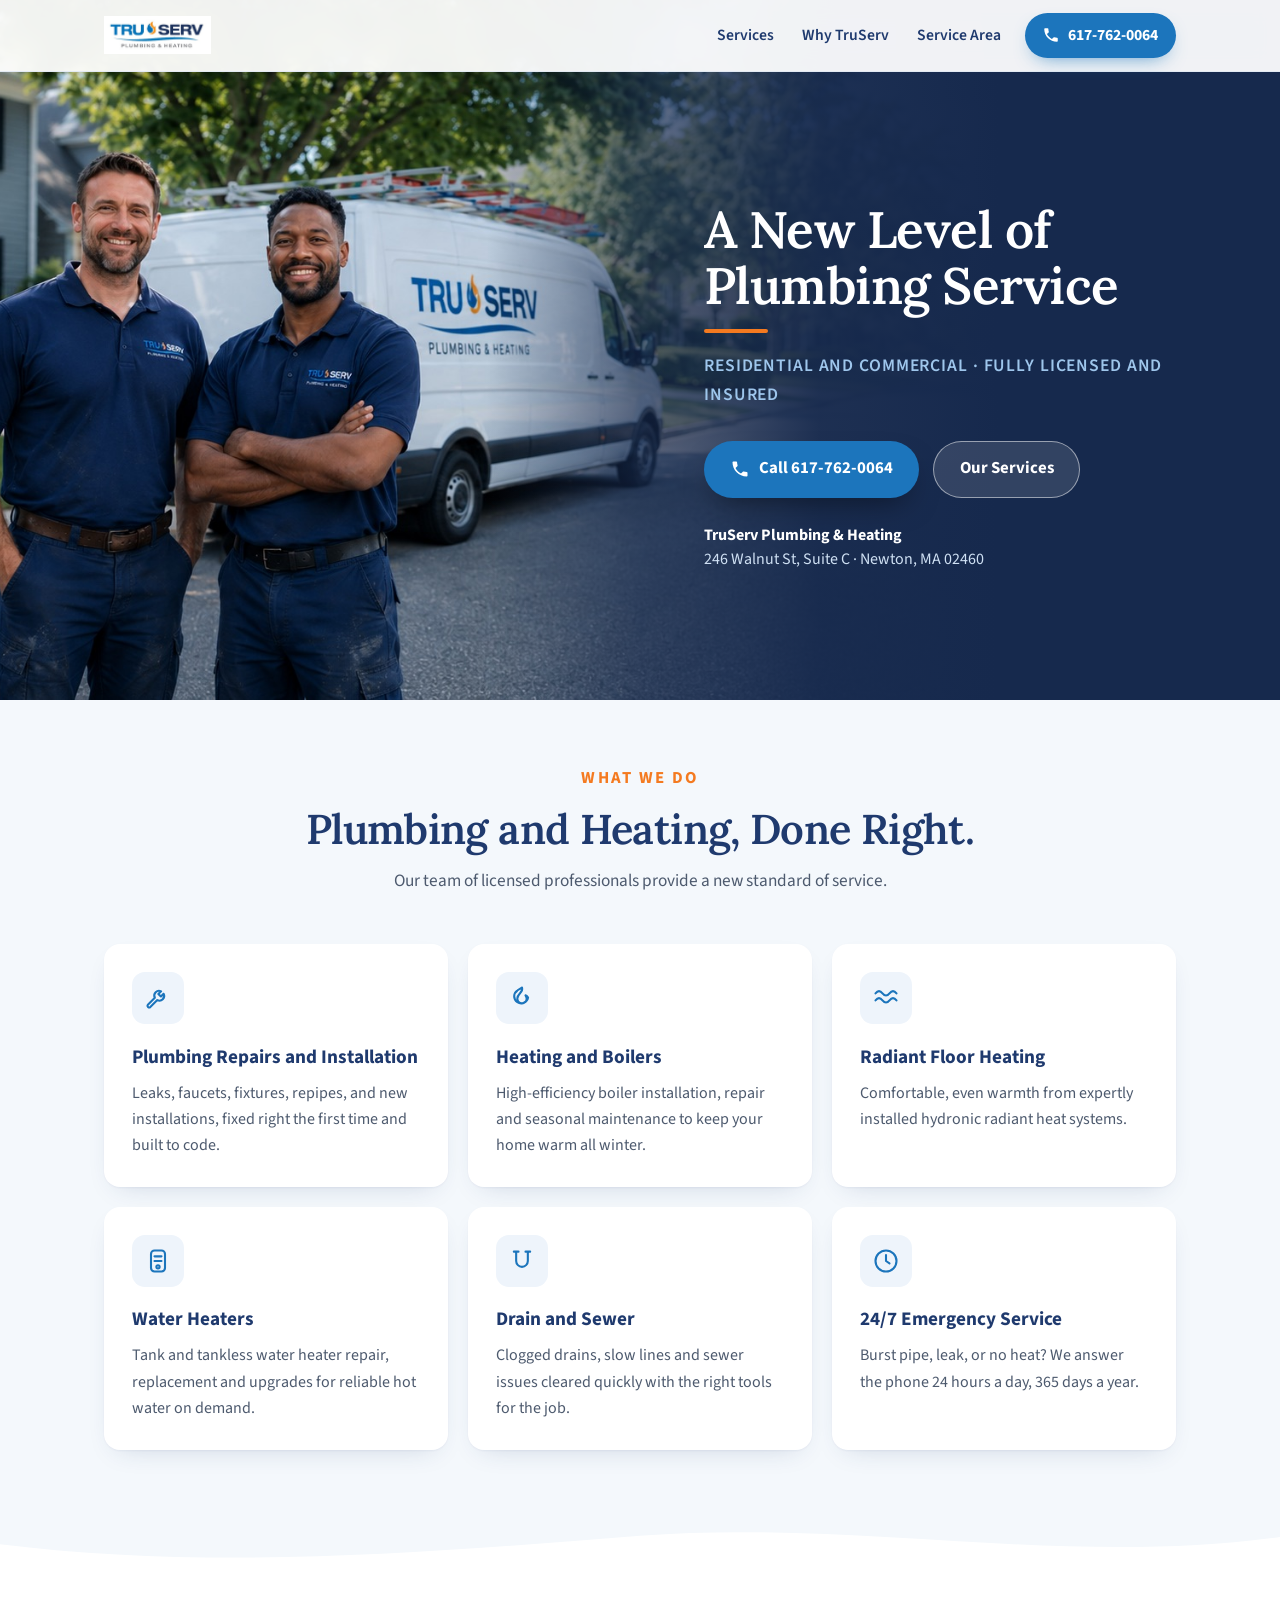
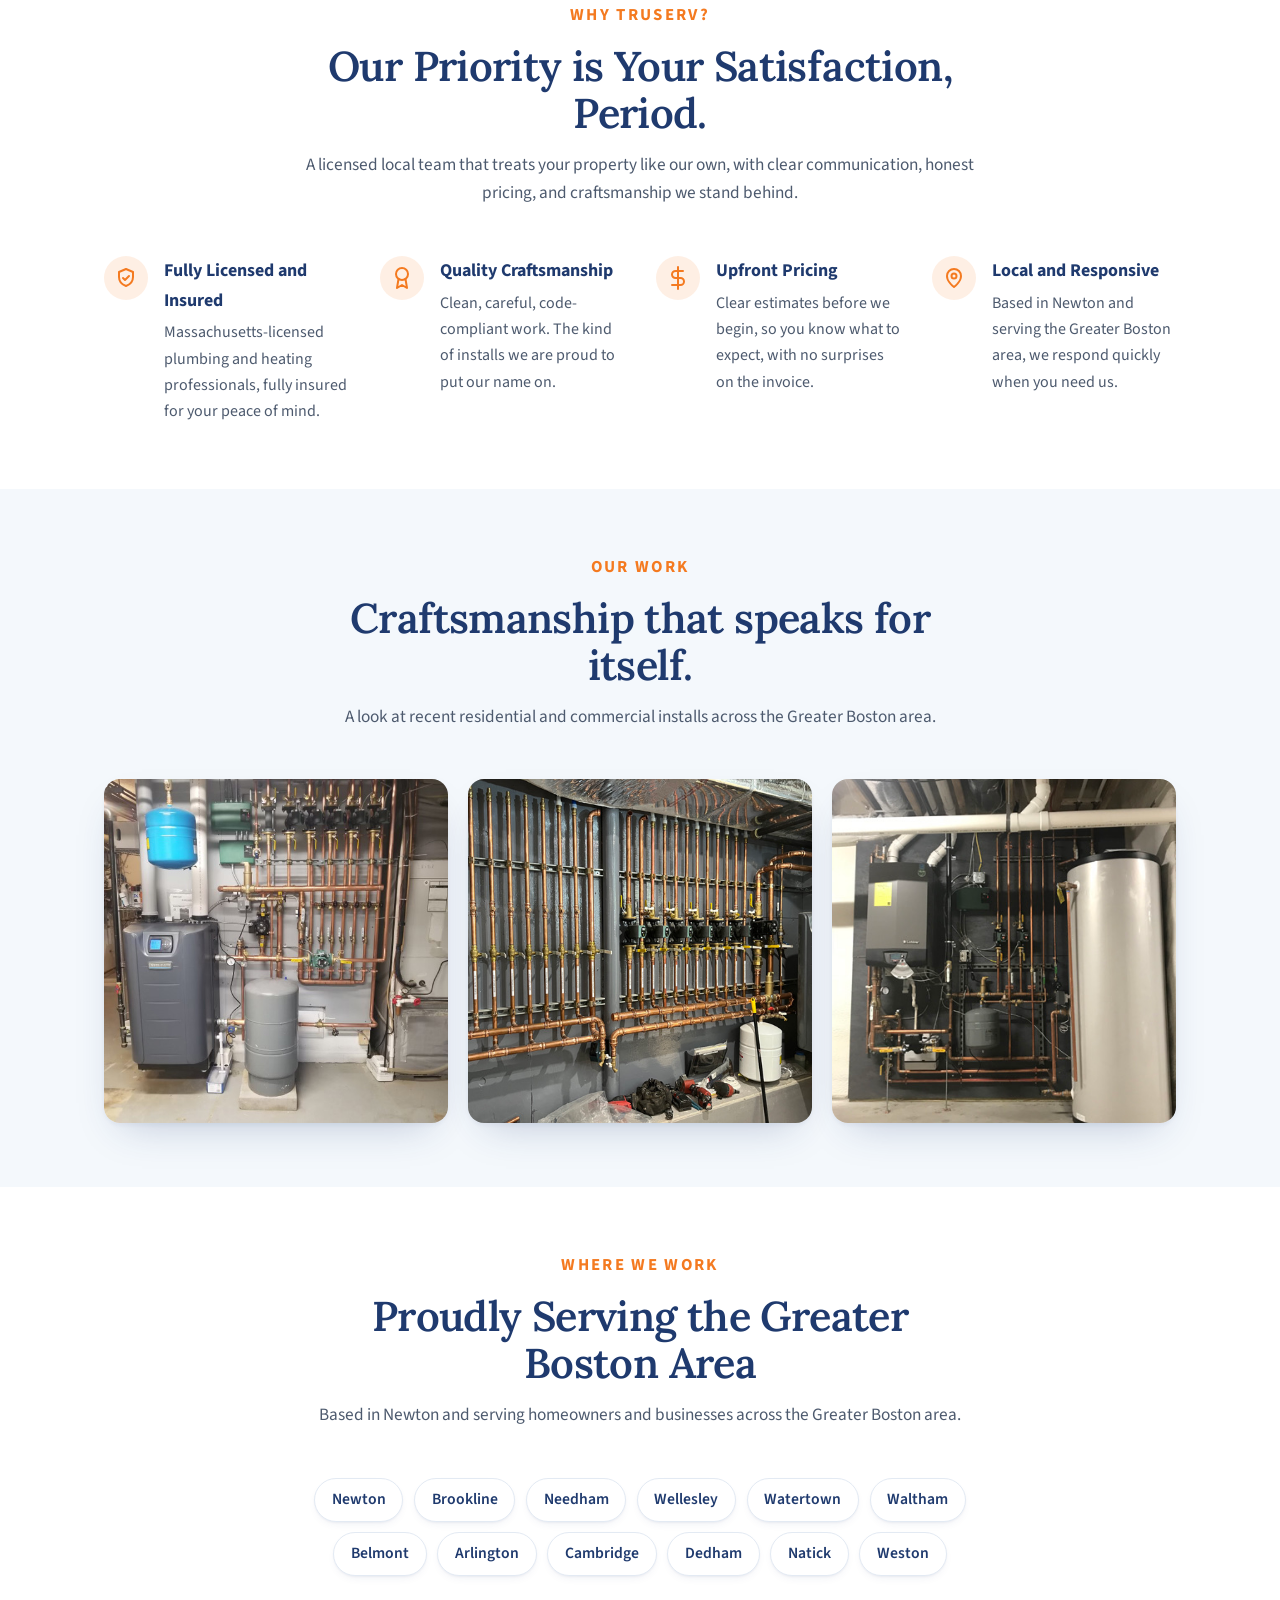
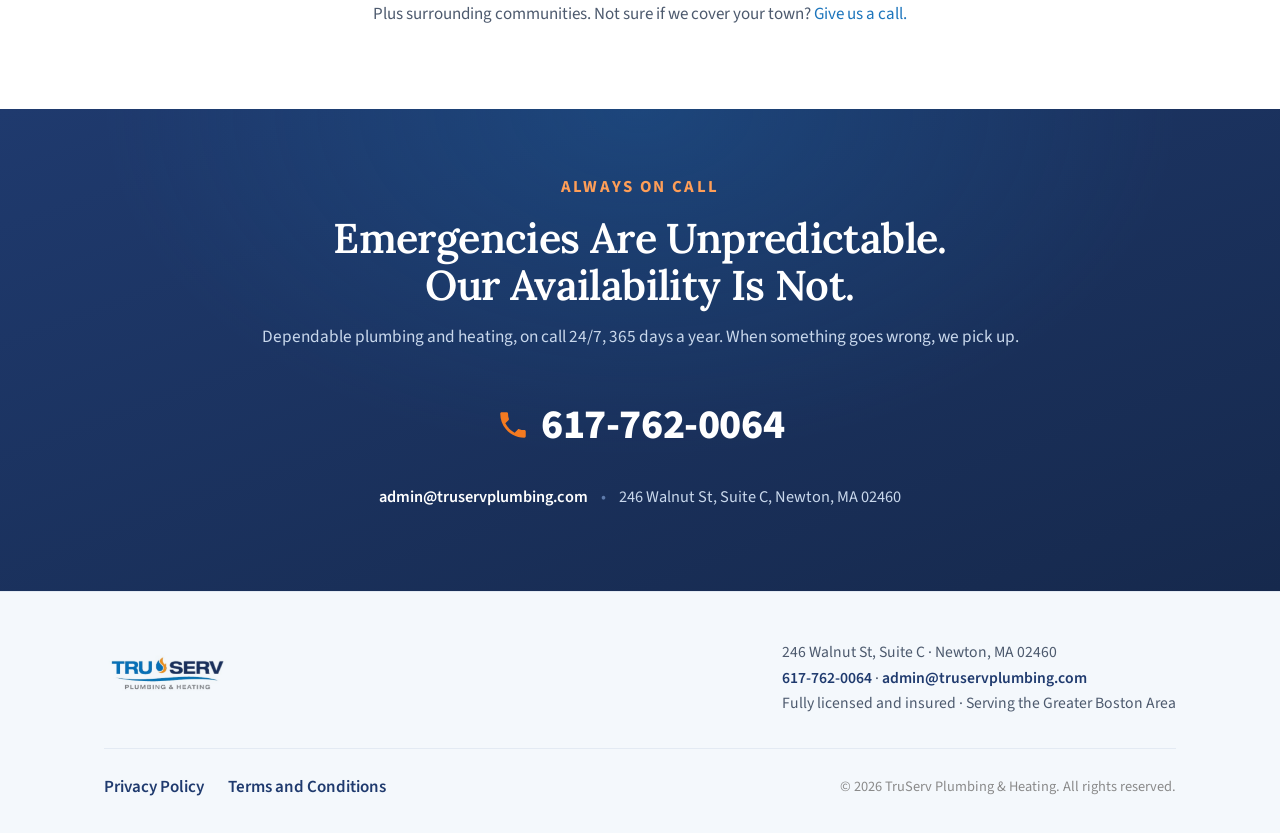
==== index.html @ 60398272 "New hero headline; add orange accents throughout; add Our Work photo gallery Co-Authored-By: Claude " ====
<!DOCTYPE html>
<html lang="en">
<head>
  <meta charset="utf-8">
  <meta name="viewport" content="width=device-width, initial-scale=1">
  <title>TruServ Plumbing &amp; Heating | Serving the Greater Boston Area</title>
  <meta name="description" content="Licensed, insured residential and commercial plumbing and heating service for Newton and the Greater Boston suburbs. Boilers, radiant heat, water heaters, repairs, and 24/7 emergency service. Call 617-762-0064.">
  <meta name="theme-color" content="#1C75BC">
  <link rel="icon" href="assets/truserv-logo.jpg">

  <meta property="og:title" content="TruServ Plumbing &amp; Heating">
  <meta property="og:description" content="Licensed, insured plumbing and heating service for the Greater Boston suburbs.">
  <meta property="og:type" content="website">

  <link rel="preconnect" href="https://fonts.googleapis.com">
  <link rel="preconnect" href="https://fonts.gstatic.com" crossorigin>
  <link rel="stylesheet"
        href="https://fonts.googleapis.com/css2?family=Lora:wght@500;600;700&family=Source+Sans+3:wght@400;600;700;800&display=swap">
  <link rel="stylesheet" href="styles.css">
</head>
<body>
  <a class="skip-link" href="#services">Skip to content</a>

  <!-- ===================== NAV ===================== -->
  <nav class="site-nav" aria-label="Primary">
    <div class="nav-inner">
      <a href="#top" aria-label="TruServ Plumbing &amp; Heating, top of page">
        <img class="nav-logo" src="assets/truserv-logo.jpg" alt="TruServ Plumbing &amp; Heating" width="439" height="156">
      </a>
      <ul class="nav-links">
        <li><a href="#services">Services</a></li>
        <li><a href="#why">Why TruServ</a></li>
        <li><a href="#areas">Service Area</a></li>
      </ul>
      <a class="nav-cta" href="tel:+16177620064">
        <svg width="18" height="18" viewBox="0 0 24 24" aria-hidden="true"><path d="M6.6 10.8c1.4 2.8 3.8 5.1 6.6 6.6l2.2-2.2c.3-.3.7-.4 1-.2 1.1.4 2.3.6 3.6.6.6 0 1 .4 1 1V20c0 .6-.4 1-1 1C10.6 21 3 13.4 3 4c0-.6.4-1 1-1h3.5c.6 0 1 .4 1 1 0 1.3.2 2.5.6 3.6.1.4 0 .8-.3 1.1L6.6 10.8z" fill="currentColor"/></svg>
        617-762-0064
      </a>
    </div>
  </nav>

  <main id="top">
    <!-- ===================== HERO ===================== -->
    <header class="hero">
      <div class="hero-media">
        <img src="assets/hero.jpg" alt="TruServ Plumbing &amp; Heating technicians in front of a branded company van" width="1672" height="941">
      </div>
      <div class="hero-panel">
        <div class="hero-content">
          <h1 class="tagline hero-rise d2">A New Level of Plumbing Service</h1>

          <p class="subline hero-rise d3"><span class="subline-seg">Residential and commercial</span><span class="subline-dot" aria-hidden="true"> · </span><span class="subline-seg">Fully licensed and insured</span></p>

          <div class="hero-actions hero-rise d4">
            <a class="btn btn-primary" href="tel:+16177620064">
              <svg width="20" height="20" viewBox="0 0 24 24" aria-hidden="true"><path d="M6.6 10.8c1.4 2.8 3.8 5.1 6.6 6.6l2.2-2.2c.3-.3.7-.4 1-.2 1.1.4 2.3.6 3.6.6.6 0 1 .4 1 1V20c0 .6-.4 1-1 1C10.6 21 3 13.4 3 4c0-.6.4-1 1-1h3.5c.6 0 1 .4 1 1 0 1.3.2 2.5.6 3.6.1.4 0 .8-.3 1.1L6.6 10.8z" fill="currentColor"/></svg>
              Call 617-762-0064
            </a>
            <a class="btn btn-ghost" href="#services">Our Services</a>
          </div>

          <address class="hero-address hero-rise d5">
            <strong>TruServ Plumbing <span class="amp">&amp;</span> Heating</strong><br>
            246 Walnut St, Suite C · Newton, MA 02460
          </address>
        </div>
      </div>
    </header>

    <!-- ===================== SERVICES ===================== -->
    <section class="section tint" id="services">
      <div class="container">
        <div class="section-head reveal">
          <span class="eyebrow">What we do</span>
          <h2 class="section-title">Plumbing and Heating, Done Right.</h2>
          <p class="section-sub">Our team of licensed professionals provide a new standard of service.</p>
        </div>

        <div class="cards reveal stagger" data-stagger="100">
          <article class="card">
            <div class="card-icon">
              <svg viewBox="0 0 24 24" fill="none" stroke="currentColor" stroke-width="1.8" stroke-linecap="round" stroke-linejoin="round" aria-hidden="true"><path d="M14.7 6.3a4 4 0 0 0-5.4 5.4l-6 6a1.5 1.5 0 0 0 2.1 2.1l6-6a4 4 0 0 0 5.4-5.4l-2.3 2.3-2.2-2.2 2.4-2.2z"/></svg>
            </div>
            <h3>Plumbing Repairs and Installation</h3>
            <p>Leaks, faucets, fixtures, repipes, and new installations, fixed right the first time and built to code.</p>
          </article>

          <article class="card">
            <div class="card-icon">
              <svg viewBox="0 0 24 24" fill="none" stroke="currentColor" stroke-width="1.8" stroke-linecap="round" stroke-linejoin="round" aria-hidden="true"><path d="M12 3c.7 2.4-.6 3.8-1.7 4.9C9 9.3 8 10.6 8 12.5a4 4 0 0 0 8 .2c0-1.3-.5-2.3-1-3 .8.3 1.6 1 2.2 2A6 6 0 1 1 8 5.6C9.5 4.4 11.2 3.9 12 3z"/></svg>
            </div>
            <h3>Heating and Boilers</h3>
            <p>High-efficiency boiler installation, repair and seasonal maintenance to keep your home warm all winter.</p>
          </article>

          <article class="card">
            <div class="card-icon">
              <svg viewBox="0 0 24 24" fill="none" stroke="currentColor" stroke-width="1.8" stroke-linecap="round" stroke-linejoin="round" aria-hidden="true"><path d="M3 8c2-2.5 4-2.5 6 0s4 2.5 6 0 4-2.5 6 0M3 14c2-2.5 4-2.5 6 0s4 2.5 6 0 4-2.5 6 0"/></svg>
            </div>
            <h3>Radiant Floor Heating</h3>
            <p>Comfortable, even warmth from expertly installed hydronic radiant heat systems.</p>
          </article>

          <article class="card">
            <div class="card-icon">
              <svg viewBox="0 0 24 24" fill="none" stroke="currentColor" stroke-width="1.8" stroke-linecap="round" stroke-linejoin="round" aria-hidden="true"><rect x="6" y="3" width="12" height="18" rx="3"/><path d="M9 8h6M9 12h6"/><circle cx="12" cy="17" r="1.4"/></svg>
            </div>
            <h3>Water Heaters</h3>
            <p>Tank and tankless water heater repair, replacement and upgrades for reliable hot water on demand.</p>
          </article>

          <article class="card">
            <div class="card-icon">
              <svg viewBox="0 0 24 24" fill="none" stroke="currentColor" stroke-width="1.8" stroke-linecap="round" stroke-linejoin="round" aria-hidden="true"><path d="M5 4h4M15 4h4M7 4v8a5 5 0 0 0 10 0V4"/></svg>
            </div>
            <h3>Drain and Sewer</h3>
            <p>Clogged drains, slow lines and sewer issues cleared quickly with the right tools for the job.</p>
          </article>

          <article class="card">
            <div class="card-icon">
              <svg viewBox="0 0 24 24" fill="none" stroke="currentColor" stroke-width="1.8" stroke-linecap="round" stroke-linejoin="round" aria-hidden="true"><circle cx="12" cy="12" r="9"/><path d="M12 7v5l3 2"/></svg>
            </div>
            <h3>24/7 Emergency Service</h3>
            <p>Burst pipe, leak, or no heat? We answer the phone 24 hours a day, 365 days a year.</p>
          </article>
        </div>
      </div>
    </section>

    <div class="wave-divider" aria-hidden="true">
      <svg viewBox="0 0 1440 100" preserveAspectRatio="none" xmlns="http://www.w3.org/2000/svg">
        <path d="M0,52 C240,96 480,66 720,38 C960,10 1200,90 1440,40 L1440,0 L0,0 Z" fill="#f4f8fc"/>
      </svg>
    </div>

    <!-- ===================== WHY US ===================== -->
    <section class="section" id="why">
      <div class="container">
        <div class="section-head reveal">
          <span class="eyebrow">Why TruServ?</span>
          <h2 class="section-title">Our Priority is Your Satisfaction, Period.</h2>
          <p class="section-sub">A licensed local team that treats your property like our own, with clear communication, honest pricing, and craftsmanship we stand behind.</p>
        </div>

        <div class="features reveal stagger" data-stagger="90">
          <div class="feature">
            <span class="feature-mark"><svg viewBox="0 0 24 24" fill="none" stroke="currentColor" stroke-width="2" stroke-linecap="round" stroke-linejoin="round" aria-hidden="true"><path d="M12 3l7 3v5c0 4.5-3 7.5-7 9-4-1.5-7-4.5-7-9V6l7-3z"/><path d="M9 12l2 2 4-4"/></svg></span>
            <div><h3>Fully Licensed and Insured</h3><p>Massachusetts-licensed plumbing and heating professionals, fully insured for your peace of mind.</p></div>
          </div>
          <div class="feature">
            <span class="feature-mark"><svg viewBox="0 0 24 24" fill="none" stroke="currentColor" stroke-width="2" stroke-linecap="round" stroke-linejoin="round" aria-hidden="true"><circle cx="12" cy="8" r="6"/><path d="M15.477 12.89 17 22l-5-3-5 3 1.523-9.11"/></svg></span>
            <div><h3>Quality Craftsmanship</h3><p>Clean, careful, code-compliant work. The kind of installs we are proud to put our name on.</p></div>
          </div>
          <div class="feature">
            <span class="feature-mark"><svg viewBox="0 0 24 24" fill="none" stroke="currentColor" stroke-width="2" stroke-linecap="round" stroke-linejoin="round" aria-hidden="true"><line x1="12" y1="1" x2="12" y2="23"/><path d="M17 5H9.5a3.5 3.5 0 0 0 0 7h5a3.5 3.5 0 0 1 0 7H6"/></svg></span>
            <div><h3>Upfront Pricing</h3><p>Clear estimates before we begin, so you know what to expect, with no surprises on the invoice.</p></div>
          </div>
          <div class="feature">
            <span class="feature-mark"><svg viewBox="0 0 24 24" fill="none" stroke="currentColor" stroke-width="2" stroke-linecap="round" stroke-linejoin="round" aria-hidden="true"><path d="M12 21s-7-5.2-7-11a7 7 0 0 1 14 0c0 5.8-7 11-7 11z"/><circle cx="12" cy="10" r="2.5"/></svg></span>
            <div><h3>Local and Responsive</h3><p>Based in Newton and serving the Greater Boston area, we respond quickly when you need us.</p></div>
          </div>
        </div>
      </div>
    </section>

    <!-- ===================== OUR WORK ===================== -->
    <section class="section tint" id="work">
      <div class="container">
        <div class="section-head reveal">
          <span class="eyebrow">Our work</span>
          <h2 class="section-title">Craftsmanship that speaks for itself.</h2>
          <p class="section-sub">A look at recent residential and commercial installs across the Greater Boston area.</p>
        </div>
        <div class="gallery reveal stagger" data-stagger="110">
          <figure class="shot"><img src="assets/work-1.jpg" alt="High-efficiency boiler with a clean copper manifold installed by TruServ" loading="lazy"></figure>
          <figure class="shot"><img src="assets/work-2.jpg" alt="Precise copper pipe work across a mechanical room wall" loading="lazy"></figure>
          <figure class="shot"><img src="assets/work-3.jpg" alt="Boiler and water heater installation with copper piping" loading="lazy"></figure>
        </div>
      </div>
    </section>

    <!-- ===================== SERVICE AREA ===================== -->
    <section class="section" id="areas">
      <div class="container">
        <div class="section-head reveal">
          <span class="eyebrow">Where we work</span>
          <h2 class="section-title">Proudly Serving the Greater Boston Area</h2>
          <p class="section-sub">Based in Newton and serving homeowners and businesses across the Greater Boston area.</p>
        </div>
        <div class="areas reveal stagger" data-stagger="45">
          <span class="area-chip">Newton</span>
          <span class="area-chip">Brookline</span>
          <span class="area-chip">Needham</span>
          <span class="area-chip">Wellesley</span>
          <span class="area-chip">Watertown</span>
          <span class="area-chip">Waltham</span>
          <span class="area-chip">Belmont</span>
          <span class="area-chip">Arlington</span>
          <span class="area-chip">Cambridge</span>
          <span class="area-chip">Dedham</span>
          <span class="area-chip">Natick</span>
          <span class="area-chip">Weston</span>
        </div>
        <p class="areas-note reveal">Plus surrounding communities. Not sure if we cover your town? <a href="tel:+16177620064">Give us a call.</a></p>
      </div>
    </section>

    <!-- ===================== CTA ===================== -->
    <section class="section navy cta">
      <div class="container reveal">
        <span class="eyebrow">Always on call</span>
        <h2 class="section-title">Emergencies Are Unpredictable.<br>Our Availability Is Not.</h2>
        <p class="section-sub">Dependable plumbing and heating, on call 24/7, 365 days a year. When something goes wrong, we pick up.</p>
        <a class="cta-phone" href="tel:+16177620064">
          <svg width="34" height="34" viewBox="0 0 24 24" aria-hidden="true"><path d="M6.6 10.8c1.4 2.8 3.8 5.1 6.6 6.6l2.2-2.2c.3-.3.7-.4 1-.2 1.1.4 2.3.6 3.6.6.6 0 1 .4 1 1V20c0 .6-.4 1-1 1C10.6 21 3 13.4 3 4c0-.6.4-1 1-1h3.5c.6 0 1 .4 1 1 0 1.3.2 2.5.6 3.6.1.4 0 .8-.3 1.1L6.6 10.8z" fill="currentColor"/></svg>
          617-762-0064
        </a>
        <p class="cta-meta">
          <a class="cta-email" href="mailto:admin@truservplumbing.com">admin@truservplumbing.com</a>
          <span class="cta-divider" aria-hidden="true">•</span>
          <span class="cta-address">246 Walnut St, Suite C, Newton, MA 02460</span>
        </p>
      </div>
    </section>
  </main>

  <!-- ===================== FOOTER ===================== -->
  <footer class="site-footer">
    <div class="container">
      <div class="footer-grid">
        <div class="footer-brand">
          <img src="assets/truserv-logo.jpg" alt="TruServ Plumbing &amp; Heating" width="439" height="156">
        </div>
        <address class="footer-contact">
          246 Walnut St, Suite C · Newton, MA 02460<br>
          <a href="tel:+16177620064">617-762-0064</a> ·
          <a href="mailto:admin@truservplumbing.com">admin@truservplumbing.com</a><br>
          Fully licensed and insured · Serving the Greater Boston Area
        </address>
      </div>
      <div class="footer-bottom">
        <ul class="footer-links">
          <li><a href="privacy.html">Privacy Policy</a></li>
          <li><a href="terms.html">Terms and Conditions</a></li>
        </ul>
        <p class="copyright">© 2026 TruServ Plumbing <span class="amp">&amp;</span> Heating. All rights reserved.</p>
      </div>
    </div>
  </footer>

  <script src="app.js" defer></script>
</body>
</html>
---- styles.css ----
/* ===========================================================
   TruServ Plumbing & Heating
   Light · refined · trustworthy. Brand palette from the logo.
   Wave motif echoed throughout. Motion is transform/opacity only
   and fully disabled under prefers-reduced-motion.
   =========================================================== */

:root {
  /* Brand palette (from logo) */
  --blue:      #1C75BC;
  --blue-dark: #155a91;
  --navy:      #1F3A6E;
  --navy-deep: #16294d;
  --orange:    #F47A20;
  --gray:      #8A8A8A;

  /* Surfaces */
  --bg:        #ffffff;
  --bg-soft:   #f4f8fc;   /* very light blue wash */
  --bg-tint:   #eef4fb;
  --ink:       #1d2430;
  --ink-soft:  #4d5a6e;
  --line:      #e3eaf3;

  --maxw: 72rem;
  --radius: 16px;
  --radius-sm: 10px;

  --font-body: "Source Sans 3", -apple-system, BlinkMacSystemFont,
               "Segoe UI", Roboto, Helvetica, Arial, sans-serif;
  --font-display: "Lora", Georgia, "Times New Roman", serif;

  --shadow-sm: 0 1px 2px rgba(31,58,110,.05), 0 4px 12px -6px rgba(31,58,110,.14);
  --shadow-md: 0 2px 4px rgba(31,58,110,.05), 0 18px 40px -18px rgba(31,58,110,.28);
  --shadow-lg: 0 30px 60px -24px rgba(31,58,110,.35);

  --ease: cubic-bezier(.22,.61,.36,1);
  --nav-h: 72px;
}

/* --------------------------------------------------------- */
*,*::before,*::after { box-sizing: border-box; }
html { -webkit-text-size-adjust: 100%; scroll-behavior: smooth; }

body {
  margin: 0;
  font-family: var(--font-body);
  font-size: 1.0625rem;
  line-height: 1.65;
  color: var(--ink);
  background: var(--bg);
  -webkit-font-smoothing: antialiased;
  text-rendering: optimizeLegibility;
  overflow-x: hidden;
}

a { color: var(--blue); text-decoration: none; transition: color .18s ease; }
a:hover { color: var(--navy); }

:focus-visible {
  outline: 3px solid var(--orange);
  outline-offset: 3px;
  border-radius: 4px;
}

img { max-width: 100%; height: auto; }
h1,h2,h3 { margin: 0; }

/* Ampersand matches the surrounding text exactly (same font, weight, size). */
.amp {
  font: inherit;
}

.container {
  width: 100%;
  max-width: var(--maxw);
  margin-inline: auto;
  padding-inline: clamp(1.25rem, 4vw, 2.5rem);
}

.skip-link {
  position: absolute; left: 1rem; top: -3rem;
  background: var(--navy); color: #fff; padding: .6rem 1rem;
  border-radius: 8px; z-index: 1000; transition: top .2s ease;
}
.skip-link:focus { top: 1rem; color: #fff; }

/* --------------------------------------------------------- */
/* Scroll-reveal primitive                                   */
/* --------------------------------------------------------- */
.reveal {
  opacity: 0;
  transform: translateY(22px);
  transition: opacity .7s var(--ease), transform .7s var(--ease);
  will-change: opacity, transform;
}
.reveal.in-view { opacity: 1; transform: none; }
/* stagger children */
.stagger > * { transition-delay: var(--d, 0ms); }

/* =========================================================== */
/* STICKY NAV                                                  */
/* =========================================================== */
.site-nav {
  position: fixed;
  inset: 0 0 auto 0;
  height: var(--nav-h);
  z-index: 100;
  display: flex;
  align-items: center;
  transition: box-shadow .35s ease;
  background: rgba(255,255,255,.94);
  backdrop-filter: saturate(140%) blur(12px);
  -webkit-backdrop-filter: saturate(140%) blur(12px);
  border-bottom: 1px solid var(--line);
}
.site-nav.scrolled {
  box-shadow: 0 6px 24px -16px rgba(31,58,110,.5);
}
.nav-inner {
  display: flex; align-items: center; gap: 1.5rem;
  width: 100%; max-width: var(--maxw);
  margin-inline: auto; padding-inline: clamp(1rem, 4vw, 2.5rem);
}
.nav-logo {
  height: 38px; width: auto; display: block;
}

.nav-links {
  display: flex; gap: 1.75rem; margin-left: auto;
  list-style: none; padding: 0;
}
.nav-links a {
  color: var(--navy); font-weight: 600; font-size: .98rem;
  position: relative; padding: .25rem 0;
}
.nav-links a::after {
  content: ""; position: absolute; left: 0; right: 100%; bottom: -2px;
  height: 2px; background: var(--blue); transition: right .25s var(--ease);
}
.nav-links a:hover { color: var(--blue); }
.nav-links a:hover::after { right: 0; }

.nav-cta {
  display: inline-flex; align-items: center; gap: .5rem;
  background: var(--blue); color: #fff;
  font-weight: 700; font-size: .98rem;
  padding: .6rem 1.1rem; border-radius: 999px;
  box-shadow: 0 8px 20px -10px rgba(28,117,188,.8);
  transition: background .2s ease, transform .2s ease, box-shadow .2s ease;
  white-space: nowrap;
}
.nav-cta:hover { background: var(--blue-dark); color: #fff; transform: translateY(-1px); }
.nav-cta svg { flex: 0 0 auto; }
.nav-links + .nav-cta { margin-left: 0; }
.nav-logo + .nav-links { margin-left: auto; }

/* =========================================================== */
/* HERO                                                        */
/* =========================================================== */
.hero {
  position: relative;
  display: grid;
  grid-template-columns: 1fr 1fr;
  min-height: min(80vh, 700px);
  overflow: hidden;
  padding-top: var(--nav-h);   /* clear the fixed nav */
}

/* Full-bleed photo behind everything. */
.hero-media { position: absolute; inset: 0; z-index: 0; }
.hero-media img {
  width: 100%; height: 100%; object-fit: cover;
  object-position: 50% 40%; display: block;
}
/* One continuous gradient across the whole hero: clear over the van, solid
   navy at the far-right edge — no seam between photo and text. */
.hero-media::after {
  content: ""; position: absolute; inset: 0; pointer-events: none;
  background: linear-gradient(90deg,
    rgba(22,41,77,0) 38%,
    rgba(22,41,77,.65) 50%,
    rgba(22,41,77,.96) 64%,
    var(--navy-deep) 78%);
}

.hero-panel {
  position: relative; z-index: 1;
  grid-column: 2;
  display: flex; align-items: center;
  padding: clamp(2.5rem, 5vw, 4rem) clamp(1.5rem, 5vw, 4rem);
  color: #fff;
}
.hero-content { width: 100%; max-width: 34rem; text-align: left; }

.tagline {
  font-family: var(--font-display);
  font-weight: 600;
  font-size: clamp(2.1rem, 4.2vw, 3.2rem);
  line-height: 1.1;
  letter-spacing: -0.01em;
  color: #fff;
}
/* Orange accent bar under the hero headline (echoes the logo flame). */
.hero-content .tagline::after {
  content: ""; display: block;
  width: 64px; height: 4px; border-radius: 4px;
  background: var(--orange);
  margin: 1rem auto 0 0;
}

.subline {
  font-size: clamp(.95rem, 1.5vw, 1.1rem);
  font-weight: 600; letter-spacing: .05em; text-transform: uppercase;
  color: #9ec6ec; margin-top: 1.1rem;
}

.hero-actions {
  display: flex; flex-wrap: wrap; gap: .9rem;
  justify-content: flex-start; margin-top: 2rem;
}
.btn {
  display: inline-flex; align-items: center; gap: .6rem;
  font-weight: 700; font-size: 1.05rem;
  padding: .85rem 1.6rem; border-radius: 999px;
  transition: transform .2s ease, background .2s ease, box-shadow .2s ease, color .2s ease;
}
.btn-primary {
  background: var(--blue); color: #fff;
  box-shadow: 0 14px 30px -12px rgba(0,0,0,.5);
}
.btn-primary:hover { background: var(--blue-dark); color: #fff; transform: translateY(-2px); }
.btn-ghost {
  background: rgba(255,255,255,.12); color: #fff;
  border: 1.5px solid rgba(255,255,255,.5); box-shadow: none;
  -webkit-backdrop-filter: blur(2px); backdrop-filter: blur(2px);
}
.btn-ghost:hover { background: rgba(255,255,255,.22); color: #fff; border-color: #fff; transform: translateY(-2px); }

.hero-address {
  font-style: normal; color: #cfe0f3;
  margin-top: 1.6rem; line-height: 1.5; font-size: 1rem;
}
.hero-address strong { color: #fff; }

/* Stack the hero (photo on top, panel below) on smaller screens. */
@media (max-width: 880px) {
  .hero { display: block; min-height: 0; }
  /* Taller, near-square banner so the wide photo crops to the centered
     technicians + van instead of showing a lot of empty road. */
  .hero-media { position: static; aspect-ratio: 4 / 3; max-height: 60vh; }
  .hero-media img { object-position: 12% 45%; }
  .hero-media::after { display: none; }
  .hero-panel {
    background: linear-gradient(160deg, var(--navy) 0%, var(--navy-deep) 100%);
    text-align: center;
  }
  .hero-content { max-width: none; text-align: center; }
  .hero-content .tagline::after { margin-inline: auto; }
  .hero-actions { justify-content: center; }
}

/* =========================================================== */
/* WAVE DIVIDERS                                               */
/* =========================================================== */
.wave-divider { display: block; width: 100%; line-height: 0; }
.wave-divider svg { display: block; width: 100%; height: clamp(40px, 5vw, 60px); }

/* =========================================================== */
/* SECTIONS (generic)                                          */
/* =========================================================== */
.section { padding: clamp(2.75rem, 5vw, 4.25rem) 0; position: relative; }
.section[id] { scroll-margin-top: var(--nav-h); }
/* A wave divider already separates these sections, so pull the content
   up close to it instead of stacking full padding on top. */
.wave-divider + .section { padding-top: clamp(1.25rem, 2.5vw, 1.75rem); }

/* Logo is a JPG on white — multiply blends the white into light
   backgrounds so it never shows a hard rectangle. */
.hero-logo, .nav-logo, .footer-brand img { mix-blend-mode: multiply; }
.section.tint { background: var(--bg-soft); }
.section.navy {
  background:
    radial-gradient(70% 120% at 50% 0%, rgba(28,117,188,.25) 0%, rgba(28,117,188,0) 60%),
    linear-gradient(160deg, var(--navy) 0%, var(--navy-deep) 100%);
  color: #fff;
}

.section-head { text-align: center; max-width: 42rem; margin: 0 auto clamp(2rem,5vw,3rem); }
.eyebrow {
  display: inline-block;
  font-size: 1.05rem; font-weight: 700; letter-spacing: .14em;
  text-transform: uppercase; color: var(--orange);
  margin-bottom: .85rem;
}
.navy .eyebrow { color: #ff9e57; }
.section-title {
  font-family: var(--font-display); font-weight: 600;
  font-size: clamp(1.7rem, 4.5vw, 2.6rem); line-height: 1.12;
  letter-spacing: -0.015em; color: var(--navy);
}
.navy .section-title { color: #fff; }
.section-sub { margin-top: .9rem; color: var(--ink-soft); font-size: 1.08rem; }
.navy .section-sub { color: #c9d8ec; }

/* =========================================================== */
/* SERVICES                                                    */
/* =========================================================== */
.cards {
  display: grid;
  grid-template-columns: repeat(auto-fit, minmax(min(100%, 17rem), 1fr));
  gap: 1.25rem;
}
.card {
  background: #fff;
  border-radius: var(--radius); padding: 1.75rem;
  box-shadow: 0 1px 2px rgba(31,58,110,.05), 0 10px 28px -14px rgba(31,58,110,.22);
  transition: transform .3s var(--ease), box-shadow .3s var(--ease);
  position: relative; overflow: hidden;
}
/* Accent cap fills the full top edge cleanly; its corners match the card's
   radius and it reaches flush to the edge (no border hairline above it). */
.card::before {
  content: ""; position: absolute; top: 0; left: 0; right: 0; height: 6px;
  background: linear-gradient(90deg, var(--blue), var(--orange));
  border-radius: var(--radius) var(--radius) 0 0;
  transform: scaleX(0); transform-origin: left; transition: transform .35s var(--ease);
}
.card:hover { transform: translateY(-6px); box-shadow: var(--shadow-md); }
.card:hover::before { transform: scaleX(1); }

.card-icon {
  width: 52px; height: 52px; border-radius: 13px;
  display: grid; place-items: center; margin-bottom: 1.1rem;
  background: var(--bg-tint); color: var(--blue);
  transition: background .3s ease, color .3s ease;
}
.card:hover .card-icon { background: var(--orange); color: #fff; }
.card-icon svg { width: 28px; height: 28px; }
.card h3 { font-size: 1.2rem; color: var(--navy); margin-bottom: .4rem; }
.card p { margin: 0; color: var(--ink-soft); font-size: 1rem; }

/* =========================================================== */
/* OUR WORK (gallery)                                          */
/* =========================================================== */
.gallery {
  display: grid;
  grid-template-columns: repeat(auto-fit, minmax(min(100%, 16rem), 1fr));
  gap: 1.25rem;
}
.shot {
  margin: 0; border-radius: var(--radius); overflow: hidden;
  box-shadow: var(--shadow-md); aspect-ratio: 1 / 1;
  position: relative;
}
.shot::after {
  content: ""; position: absolute; inset: auto 0 0 0; height: 4px;
  background: linear-gradient(90deg, var(--blue), var(--orange));
  transform: scaleX(0); transform-origin: left; transition: transform .4s var(--ease);
}
.shot img {
  width: 100%; height: 100%; object-fit: cover; display: block;
  transition: transform .5s var(--ease);
}
.shot:hover img { transform: scale(1.05); }
.shot:hover::after { transform: scaleX(1); }

/* =========================================================== */
/* WHY US (feature list)                                       */
/* =========================================================== */
.features {
  display: grid;
  grid-template-columns: repeat(auto-fit, minmax(min(100%, 15rem), 1fr));
  gap: 1.5rem 2rem;
}
.feature { display: flex; gap: 1rem; align-items: flex-start; }
.feature-mark {
  flex: 0 0 auto; width: 44px; height: 44px; border-radius: 50%;
  display: grid; place-items: center;
  background: rgba(244,122,32,.12); color: var(--orange);
}
.feature-mark svg { width: 24px; height: 24px; }
.feature h3 { font-size: 1.12rem; color: var(--navy); margin-bottom: .25rem; }
.feature p { margin: 0; color: var(--ink-soft); font-size: 1rem; }

/* =========================================================== */
/* SERVICE AREA                                                */
/* =========================================================== */
.areas {
  display: flex; flex-wrap: wrap; gap: .65rem; justify-content: center;
  max-width: 46rem; margin: 0 auto;
}
.area-chip {
  background: #fff; border: 1px solid var(--line);
  color: var(--navy); font-weight: 600; font-size: .98rem;
  padding: .5rem 1.05rem; border-radius: 999px;
  box-shadow: var(--shadow-sm);
  transition: transform .2s ease, color .2s ease, border-color .2s ease;
}
.area-chip:hover { transform: translateY(-2px); color: var(--orange); border-color: var(--orange); }
.areas-note { text-align: center; color: var(--ink-soft); margin-top: 1.5rem; }

/* =========================================================== */
/* CTA BAND                                                    */
/* =========================================================== */
.cta { text-align: center; }
.cta .container { position: relative; z-index: 1; }
.cta-phone {
  display: inline-flex; align-items: center; gap: .7rem;
  font-size: clamp(1.8rem, 6vw, 2.6rem); font-weight: 800;
  letter-spacing: -0.01em; color: #fff; margin-top: 1.4rem;
  transition: color .2s ease, transform .2s ease;
}
.cta-phone:hover { color: #ffd9bd; transform: scale(1.02); }
.cta-phone svg { color: var(--orange); }
.cta-meta {
  margin-top: 1.5rem; color: #c9d8ec; font-size: 1.02rem; line-height: 1.7;
}
.cta-meta a { color: #fff; font-weight: 600; }
.cta-meta a:hover { color: #ffd9bd; }
.cta-divider { color: #5e7bab; margin: 0 .65rem; }

/* =========================================================== */
/* FOOTER                                                      */
/* =========================================================== */
.site-footer {
  background: var(--bg-soft);
  border-top: 1px solid var(--line);
  padding: clamp(2.25rem, 5vw, 3rem) 0 2rem;
}
.footer-grid {
  display: flex; flex-wrap: wrap; gap: 1.5rem 2.5rem;
  align-items: center; justify-content: space-between;
}
.footer-brand img { height: 46px; width: auto; }
.footer-contact { color: var(--ink-soft); font-size: .98rem; line-height: 1.6; font-style: normal; }
.footer-contact a { color: var(--navy); font-weight: 600; }
.footer-contact a:hover { color: var(--blue); }
.footer-bottom {
  margin-top: 2rem; padding-top: 1.5rem; border-top: 1px solid var(--line);
  display: flex; flex-wrap: wrap; gap: .75rem 1.5rem;
  align-items: center; justify-content: space-between;
}
.footer-links { list-style: none; margin: 0; padding: 0; display: flex; gap: 1.5rem; flex-wrap: wrap; }
.footer-links a { font-weight: 600; color: var(--navy); }
.footer-links a:hover { color: var(--blue); }
.copyright { margin: 0; font-size: .9rem; color: var(--gray); }

/* =========================================================== */
/* LEGAL / CONTENT PAGES (privacy.html, terms.html)            */
/* =========================================================== */
.site-header { text-align: center; padding: clamp(2rem, 6vw, 3.5rem) 1.5rem 0; }
.site-header .logo { width: min(360px, 72vw); height: auto; display: inline-block; }

.doc { max-width: 64rem; margin: 0 auto; padding: clamp(1.5rem,4vw,2.5rem) 1.5rem 3rem; }
.back-link {
  display: inline-flex; align-items: center; gap: .4rem;
  font-weight: 600; font-size: .95rem; margin-bottom: 1.5rem;
}
.back-link::before { content: "←"; }

.doc h1 {
  font-family: var(--font-display); font-weight: 600;
  font-size: clamp(1.8rem, 5vw, 2.6rem); line-height: 1.1;
  color: var(--navy); margin: .5rem 0 .25rem;
}
.doc .updated { color: var(--gray); font-size: .95rem; margin: 0 0 2rem; }
.doc h2 {
  font-size: 1.35rem; color: var(--navy); margin: 2.5rem 0 .6rem;
  padding-top: 1.25rem; border-top: 1px solid var(--line); scroll-margin-top: 1rem;
}
.doc h3 { font-size: 1.08rem; color: var(--blue); margin: 1.5rem 0 .35rem; }
.doc p, .doc ul, .doc ol { color: var(--ink-soft); }
.doc ul, .doc ol { padding-left: 1.4rem; }
.doc li { margin-bottom: .35rem; }
.doc .lead { font-size: 1.1rem; color: var(--ink); }

.in-short {
  background: var(--bg-soft); border-left: 4px solid var(--blue);
  border-radius: 0 8px 8px 0; padding: .75rem 1rem; margin: .75rem 0 1rem;
  color: var(--navy); font-size: .98rem;
}
.in-short strong { color: var(--navy); }

.toc {
  background: var(--bg-soft); border: 1px solid var(--line);
  border-radius: var(--radius); padding: 1.25rem 1.5rem; margin: 1.5rem 0 2.5rem;
}
.toc h2 {
  border: 0; padding: 0; margin: 0 0 .6rem; font-size: 1rem;
  letter-spacing: .06em; text-transform: uppercase; color: var(--gray);
}
.toc ol { margin: 0; padding-left: 1.3rem; }
.toc li { margin-bottom: .3rem; }

.table-wrap { overflow-x: auto; margin: 1rem 0 1.5rem; }
table.data { width: 100%; border-collapse: collapse; font-size: .95rem; min-width: 34rem; }
table.data th, table.data td {
  text-align: left; vertical-align: top; padding: .6rem .75rem; border: 1px solid var(--line);
}
table.data thead th { background: var(--navy); color: #fff; font-weight: 600; }
table.data td:last-child { text-align: center; font-weight: 600; }
table.data .yes { color: var(--blue); }
table.data .no  { color: var(--gray); }

.doc address.contact {
  font-style: normal; background: var(--bg-soft); border: 1px solid var(--line);
  border-radius: var(--radius); padding: 1.1rem 1.4rem; margin: 1rem 0;
  line-height: 1.5; color: var(--ink-soft);
}
.doc address.contact strong { color: var(--navy); }

/* =========================================================== */
/* RESPONSIVE                                                  */
/* =========================================================== */
@media (max-width: 720px) {
  .nav-links { display: none; }
  /* Stack the email and address on separate lines (drop the bullet). */
  .cta-meta .cta-divider { display: none; }
  .cta-email, .cta-address { display: block; }
  .cta-address { margin-top: .35rem; }
  /* Break the hero subline into two whole phrases instead of wrapping mid-phrase. */
  .subline .subline-dot { display: none; }
  .subline .subline-seg { display: block; }
  .nav-inner .nav-cta { margin-left: auto; }
}

/* =========================================================== */
/* LOAD-IN ANIMATIONS (hero) + MOTION SAFETY                   */
/* =========================================================== */
@media (prefers-reduced-motion: no-preference) {
  .hero-rise { opacity: 0; transform: translateY(18px); animation: rise .8s var(--ease) forwards; }
  .hero-rise.d1 { animation-delay: .05s; }
  .hero-rise.d2 { animation-delay: .18s; }
  .hero-rise.d3 { animation-delay: .31s; }
  .hero-rise.d4 { animation-delay: .44s; }
  .hero-rise.d5 { animation-delay: .57s; }
  @keyframes rise { to { opacity: 1; transform: none; } }
}

@media (prefers-reduced-motion: reduce) {
  html { scroll-behavior: auto; }
  .reveal { opacity: 1 !important; transform: none !important; transition: none !important; }
  .tagline-wave path { animation: none; stroke-dashoffset: 0; }
  .hero-rise { opacity: 1 !important; transform: none !important; animation: none !important; }
  *, *::before, *::after { animation-duration: .001ms !important; transition-duration: .001ms !important; }
}
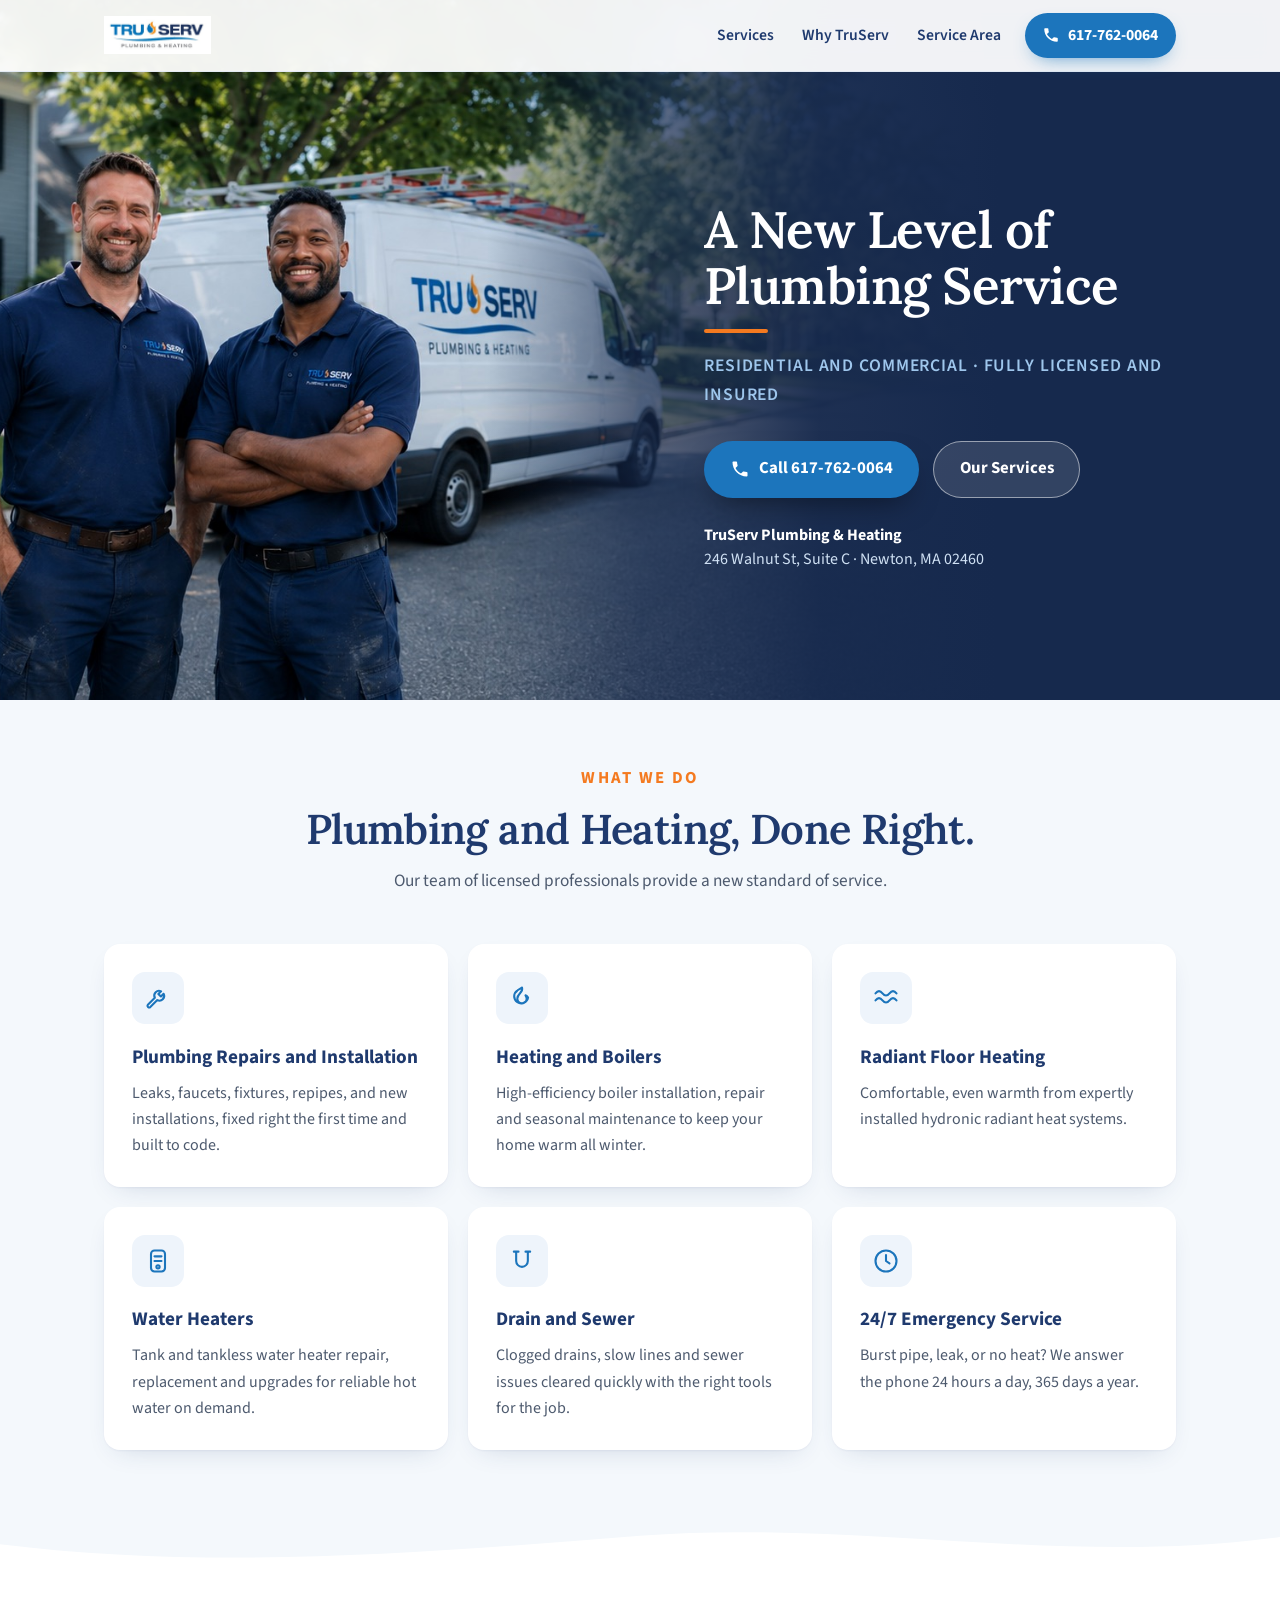
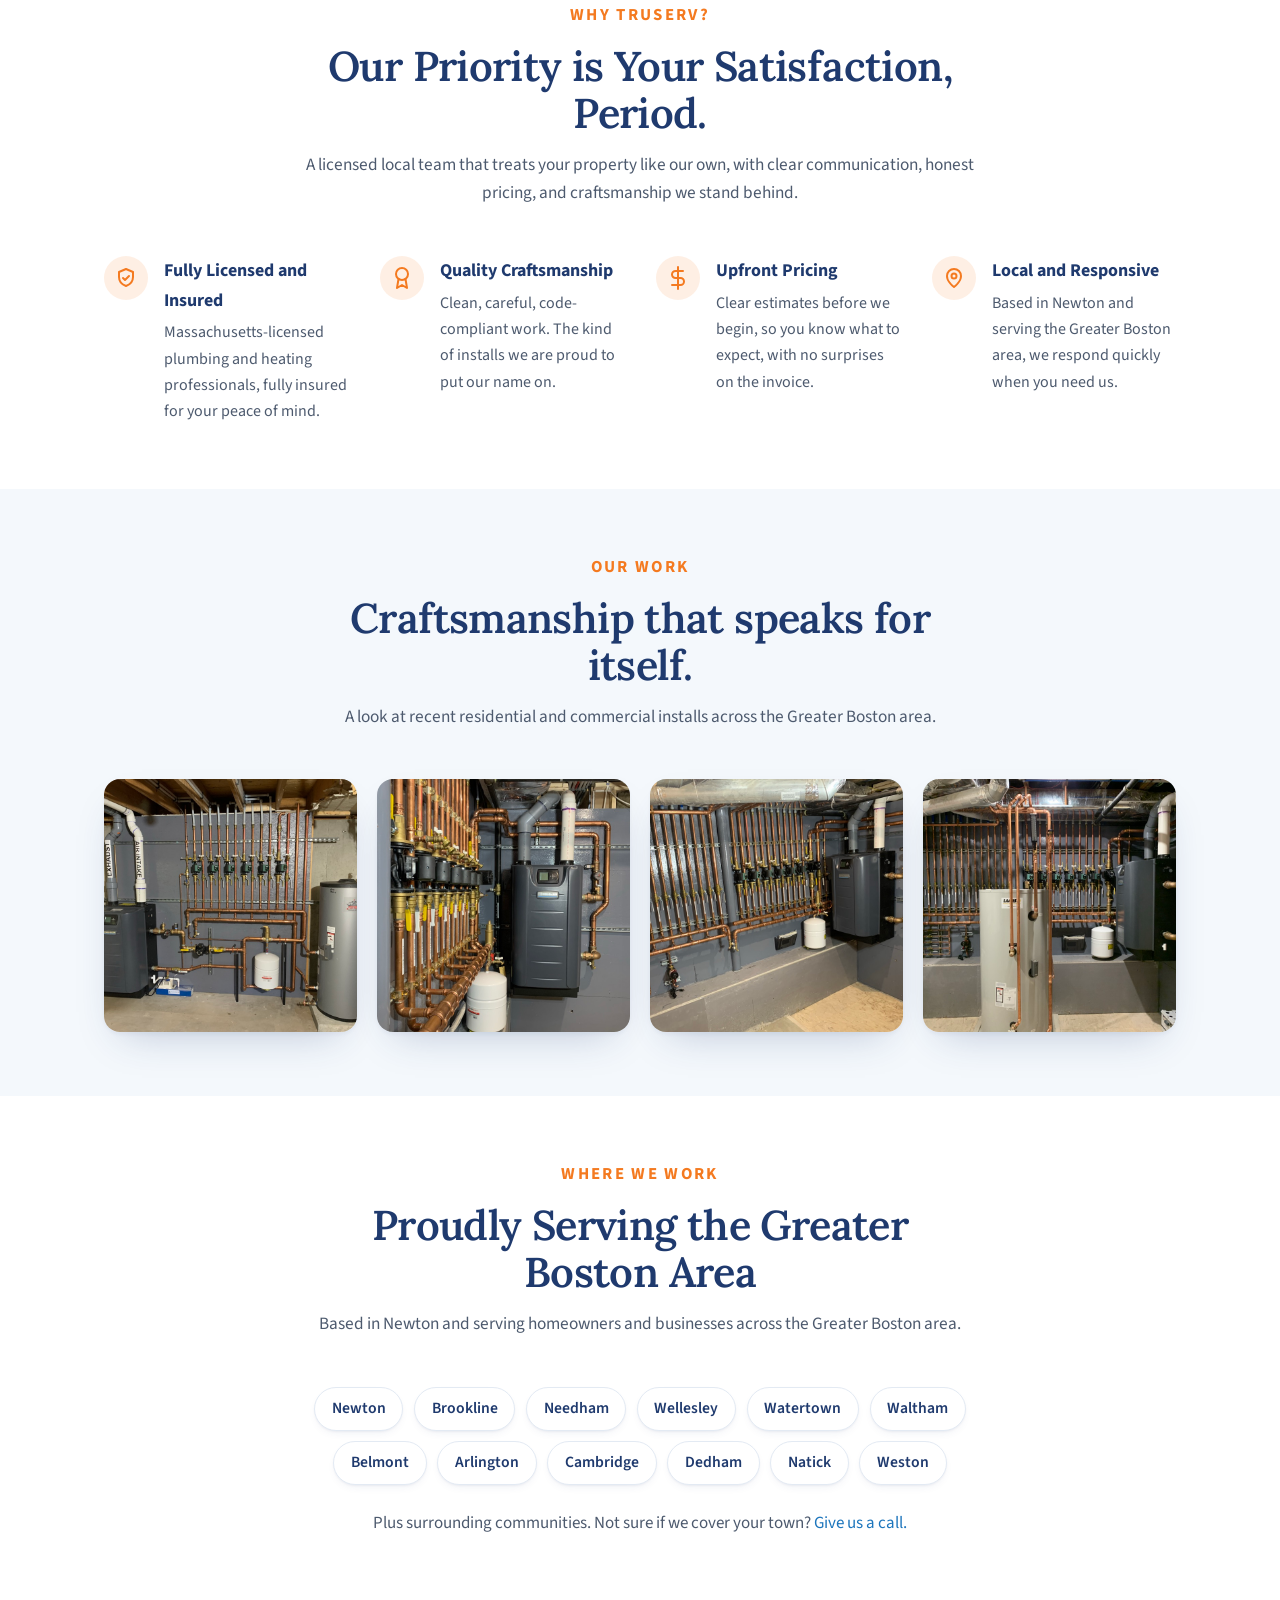
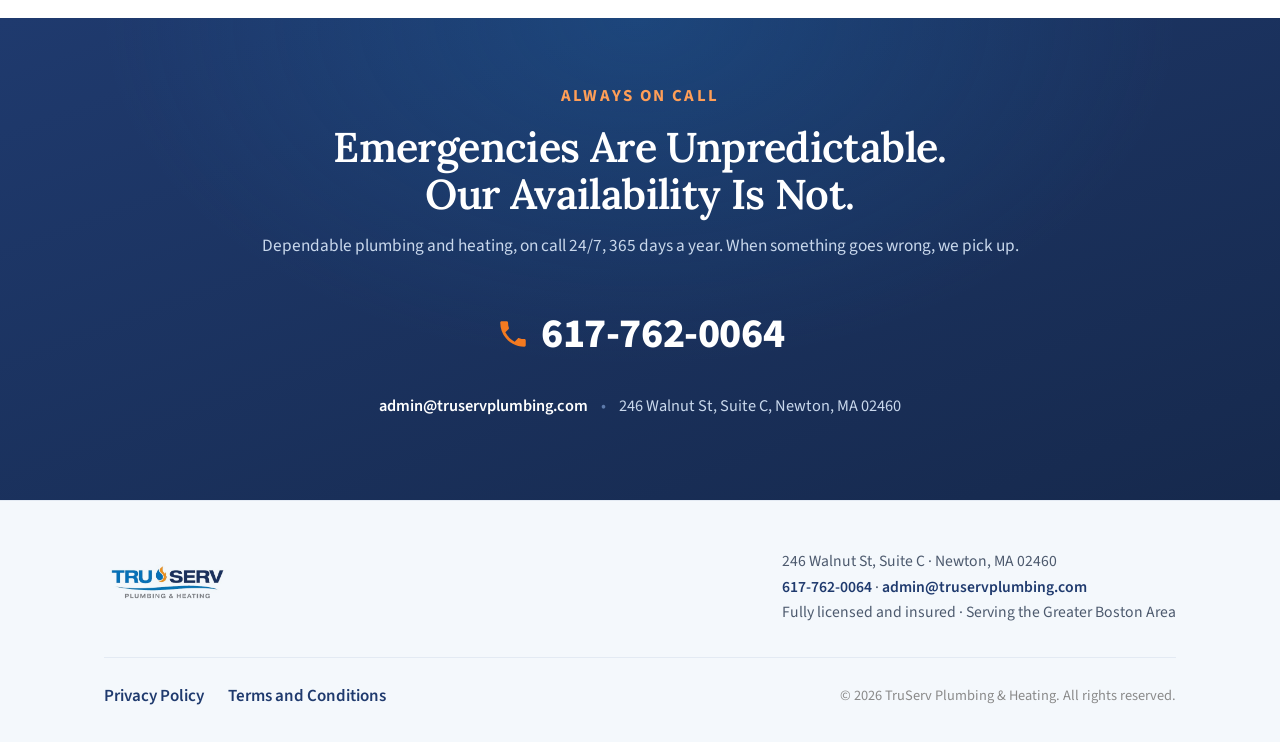
==== commit 40486f36: "Upgrade Our Work gallery to four high-res job photos; 4/2/1 responsive grid Co-Authored-By: Claude O" ====
--- a/index.html
+++ b/index.html
@@ -172,10 +172,11 @@
           <h2 class="section-title">Craftsmanship that speaks for itself.</h2>
           <p class="section-sub">A look at recent residential and commercial installs across the Greater Boston area.</p>
         </div>
-        <div class="gallery reveal stagger" data-stagger="110">
-          <figure class="shot"><img src="assets/work-1.jpg" alt="High-efficiency boiler with a clean copper manifold installed by TruServ" loading="lazy"></figure>
-          <figure class="shot"><img src="assets/work-2.jpg" alt="Precise copper pipe work across a mechanical room wall" loading="lazy"></figure>
-          <figure class="shot"><img src="assets/work-3.jpg" alt="Boiler and water heater installation with copper piping" loading="lazy"></figure>
+        <div class="gallery reveal stagger" data-stagger="100">
+          <figure class="shot"><img src="assets/work-1.jpg" alt="High-efficiency boiler, copper manifold, and water heater installed by TruServ" loading="lazy"></figure>
+          <figure class="shot"><img src="assets/work-2.jpg" alt="Detailed copper manifold with circulator pumps" loading="lazy"></figure>
+          <figure class="shot"><img src="assets/work-3.jpg" alt="Tankless system with clean copper distribution piping" loading="lazy"></figure>
+          <figure class="shot"><img src="assets/work-4.jpg" alt="Heating manifold and copper piping installation" loading="lazy"></figure>
         </div>
       </div>
     </section>
--- a/styles.css
+++ b/styles.css
@@ -345,9 +345,11 @@
 /* =========================================================== */
 .gallery {
   display: grid;
-  grid-template-columns: repeat(auto-fit, minmax(min(100%, 16rem), 1fr));
+  grid-template-columns: repeat(4, 1fr);
   gap: 1.25rem;
 }
+@media (max-width: 980px) { .gallery { grid-template-columns: repeat(2, 1fr); } }
+@media (max-width: 520px) { .gallery { grid-template-columns: 1fr; } }
 .shot {
   margin: 0; border-radius: var(--radius); overflow: hidden;
   box-shadow: var(--shadow-md); aspect-ratio: 1 / 1;
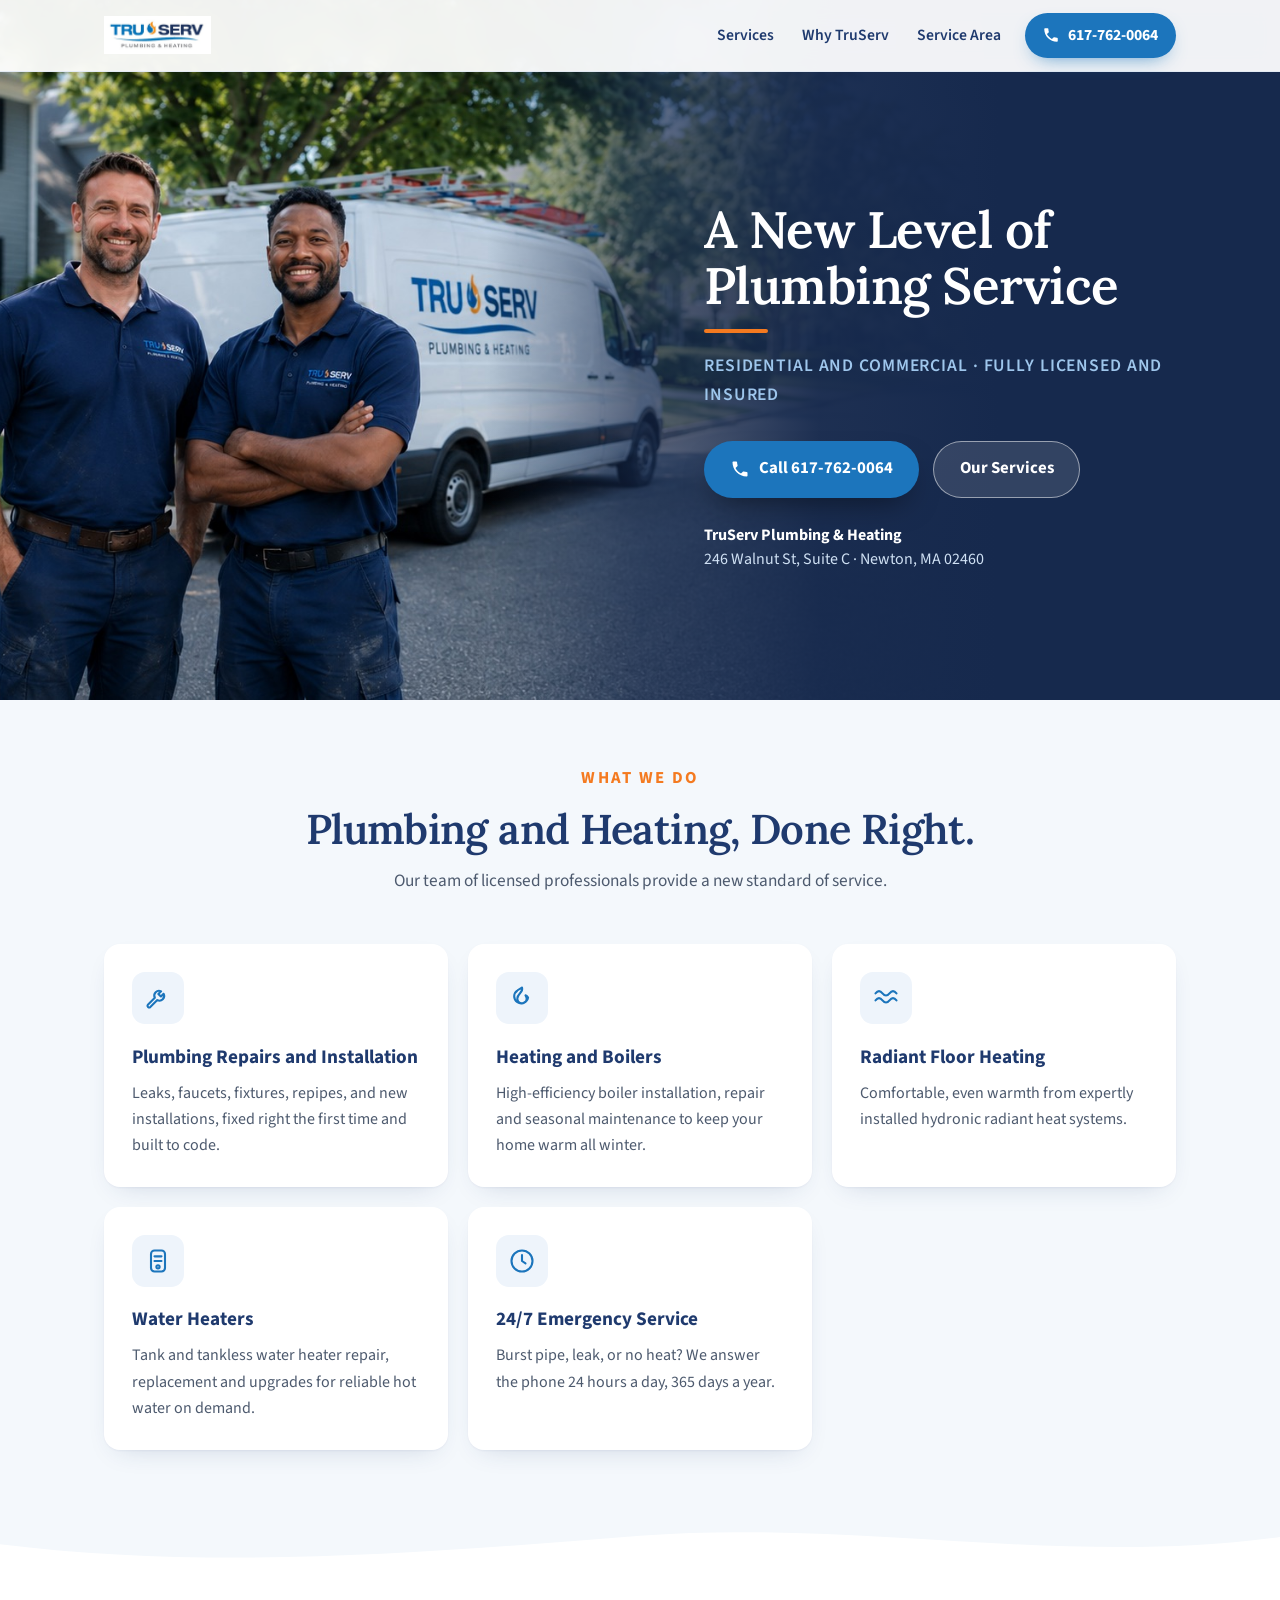
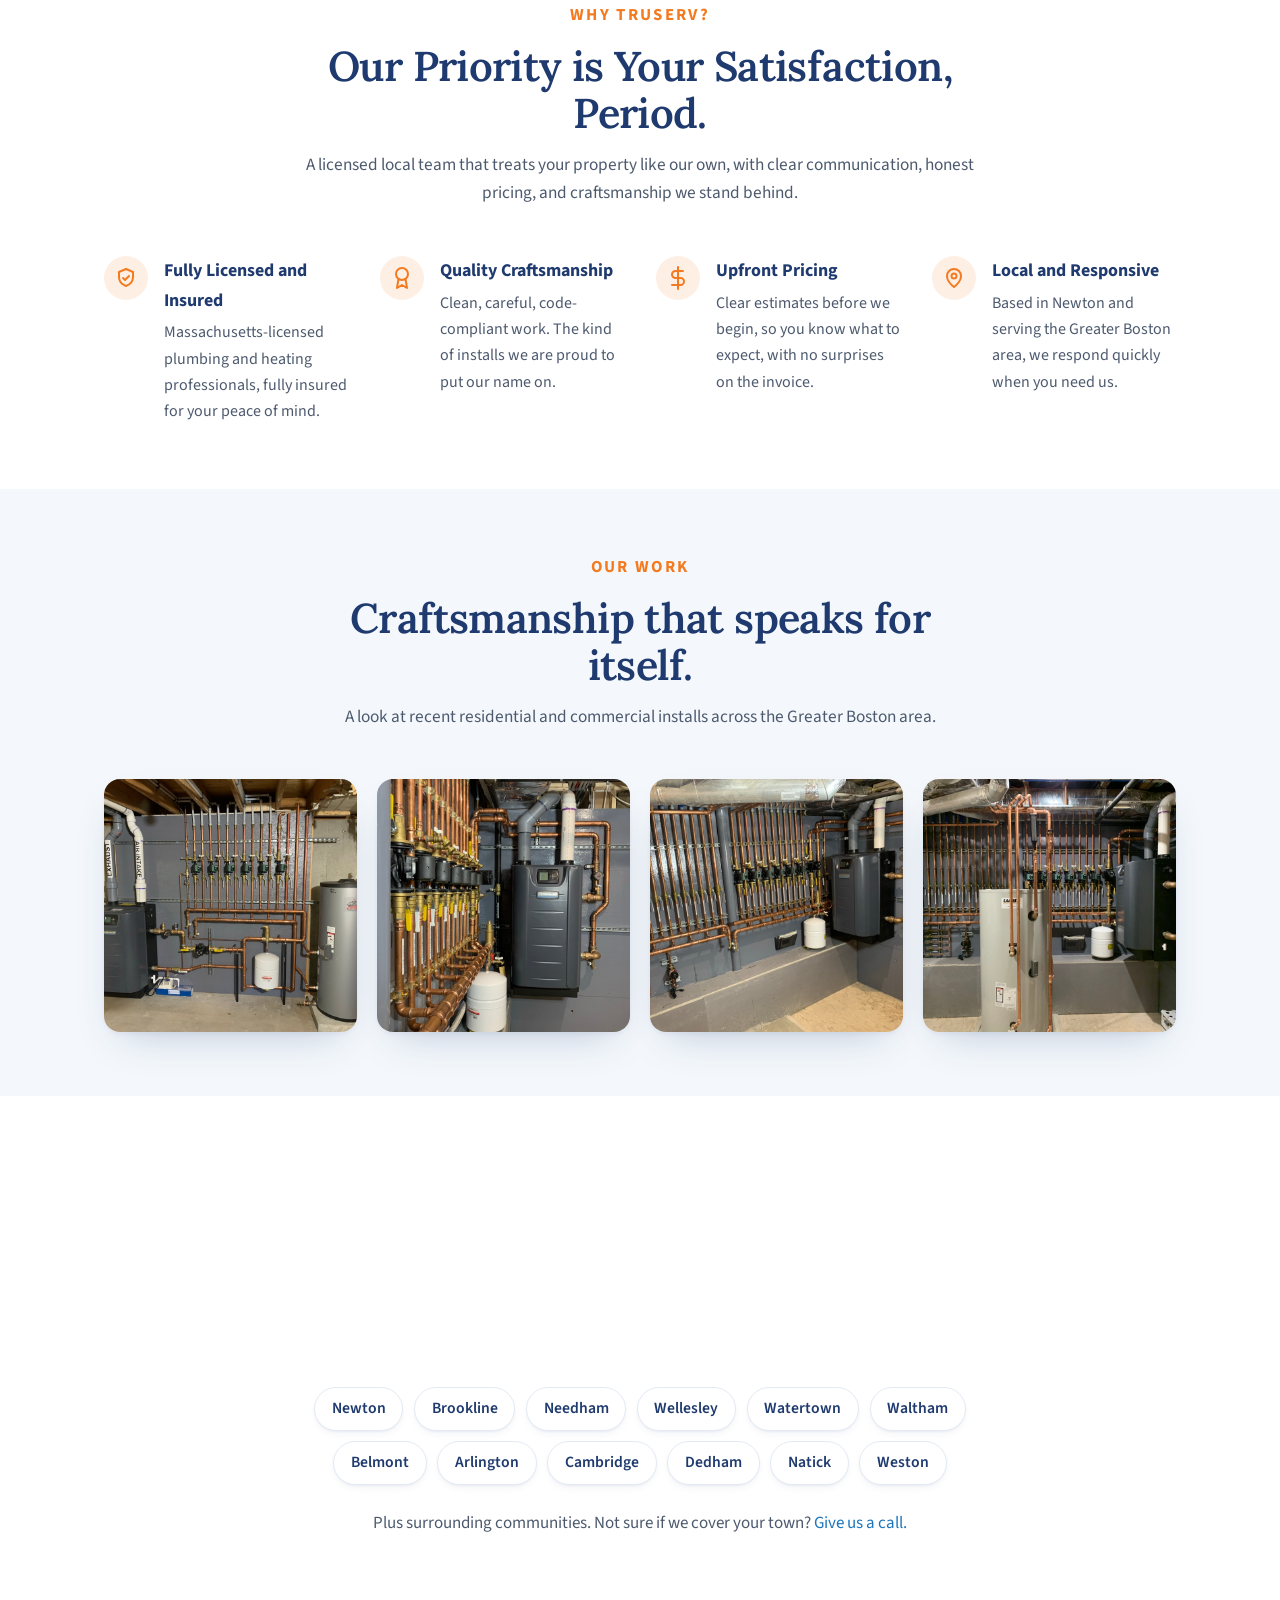
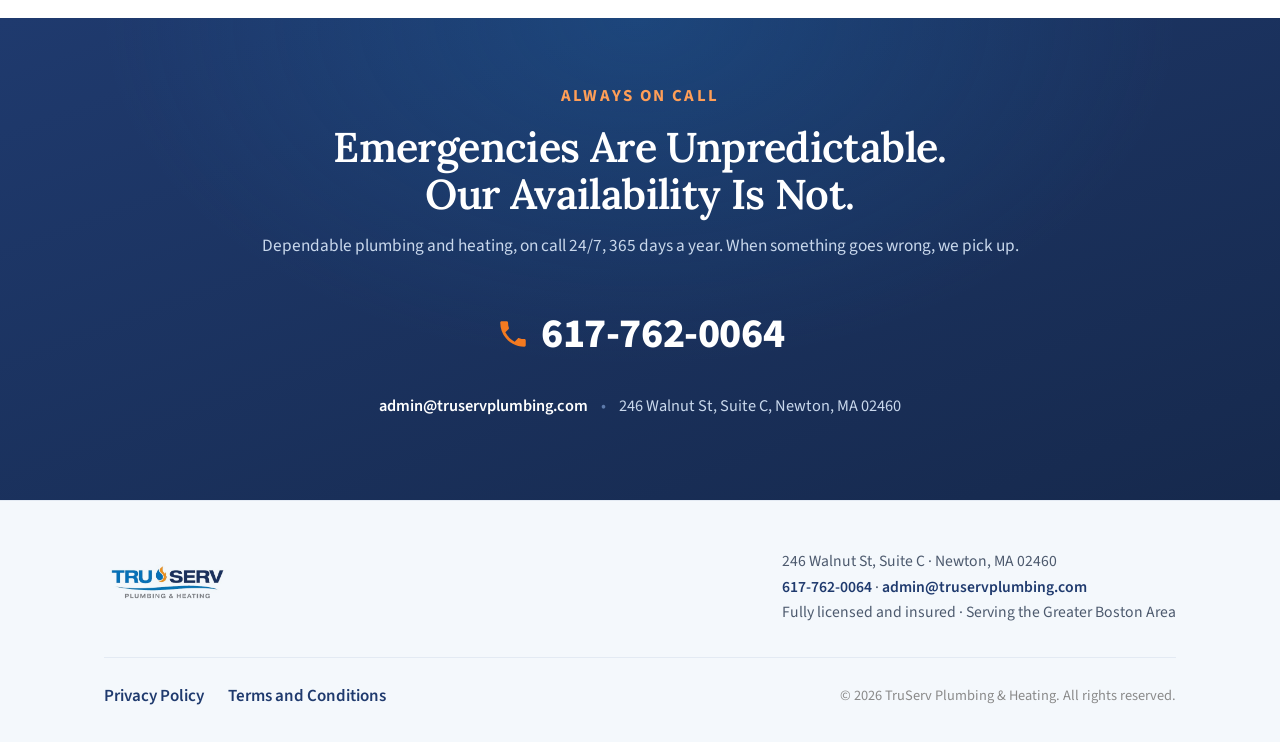
==== commit d5a90638: "Remove Drain and Sewer service (not currently offered) Co-Authored-By: Claude Opus 4.8 <noreply@anth" ====
--- a/index.html
+++ b/index.html
@@ -111,14 +111,6 @@
 
           <article class="card">
             <div class="card-icon">
-              <svg viewBox="0 0 24 24" fill="none" stroke="currentColor" stroke-width="1.8" stroke-linecap="round" stroke-linejoin="round" aria-hidden="true"><path d="M5 4h4M15 4h4M7 4v8a5 5 0 0 0 10 0V4"/></svg>
-            </div>
-            <h3>Drain and Sewer</h3>
-            <p>Clogged drains, slow lines and sewer issues cleared quickly with the right tools for the job.</p>
-          </article>
-
-          <article class="card">
-            <div class="card-icon">
               <svg viewBox="0 0 24 24" fill="none" stroke="currentColor" stroke-width="1.8" stroke-linecap="round" stroke-linejoin="round" aria-hidden="true"><circle cx="12" cy="12" r="9"/><path d="M12 7v5l3 2"/></svg>
             </div>
             <h3>24/7 Emergency Service</h3>
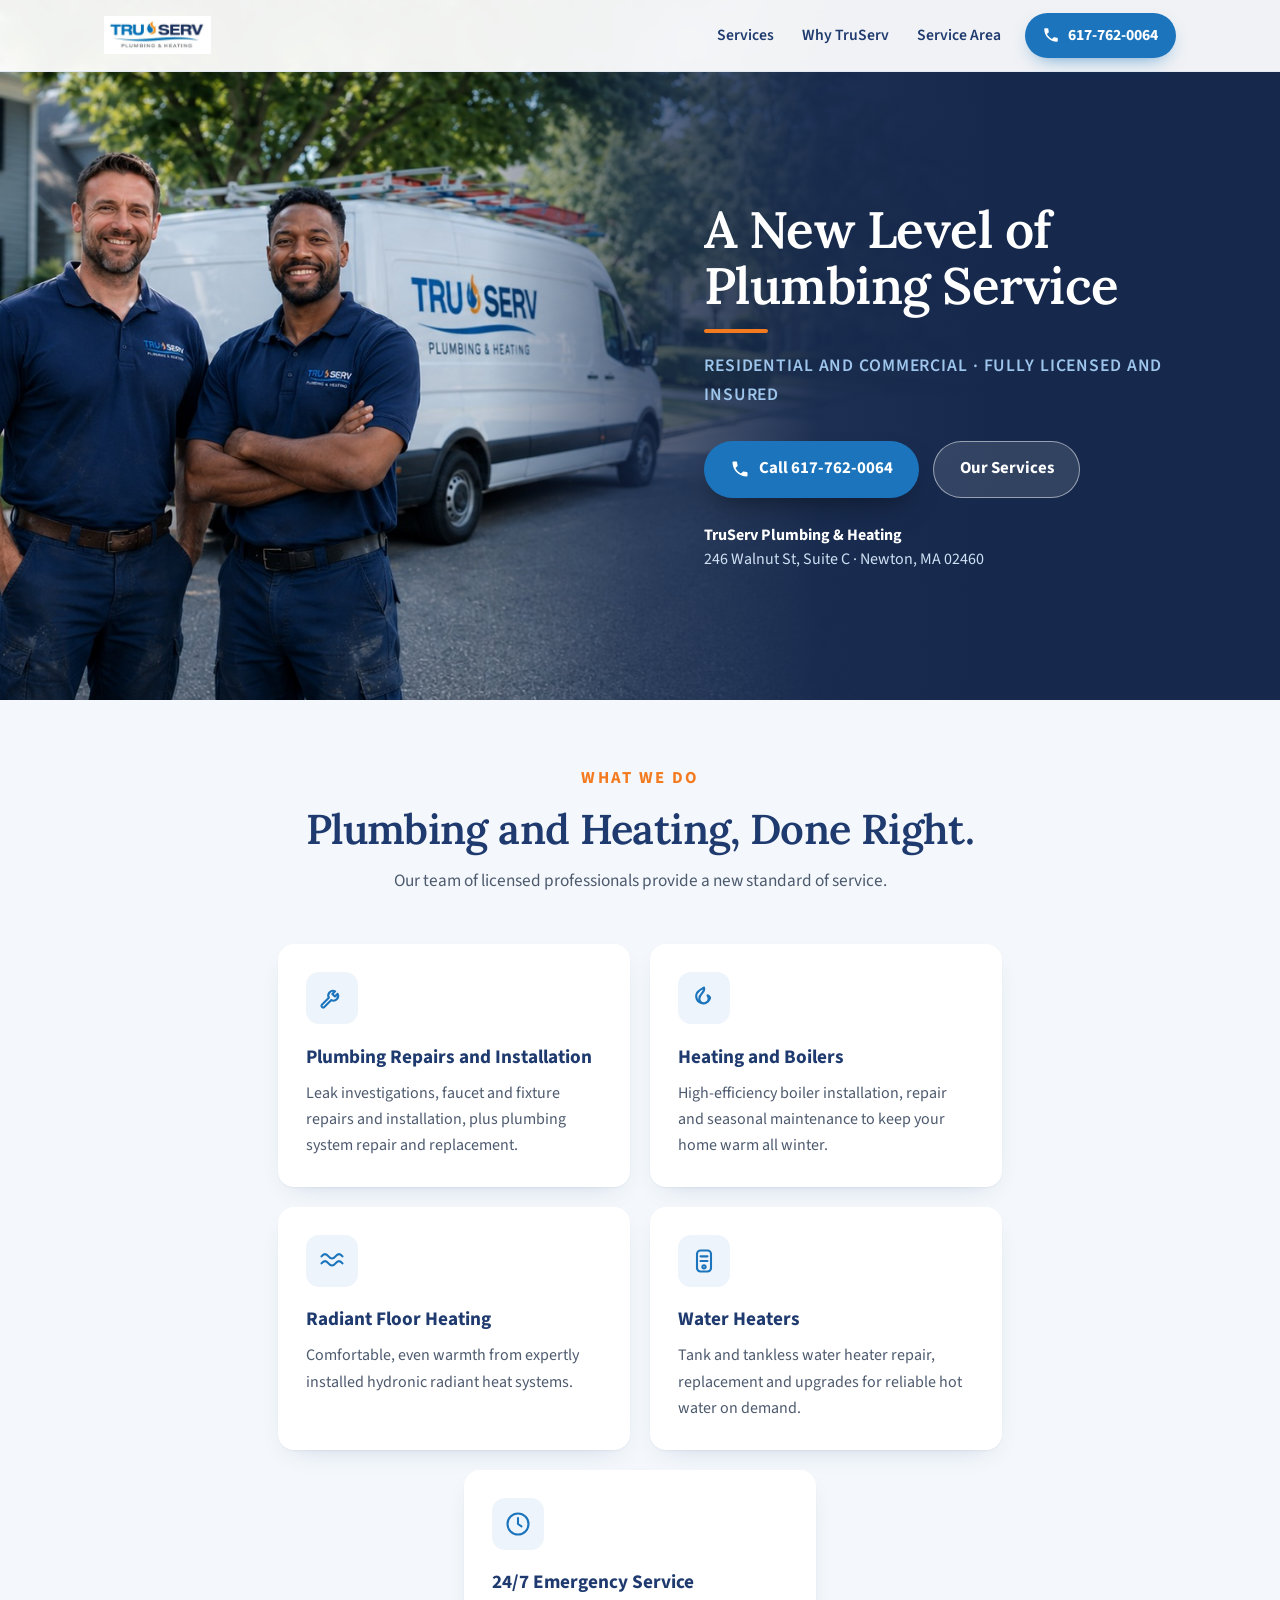
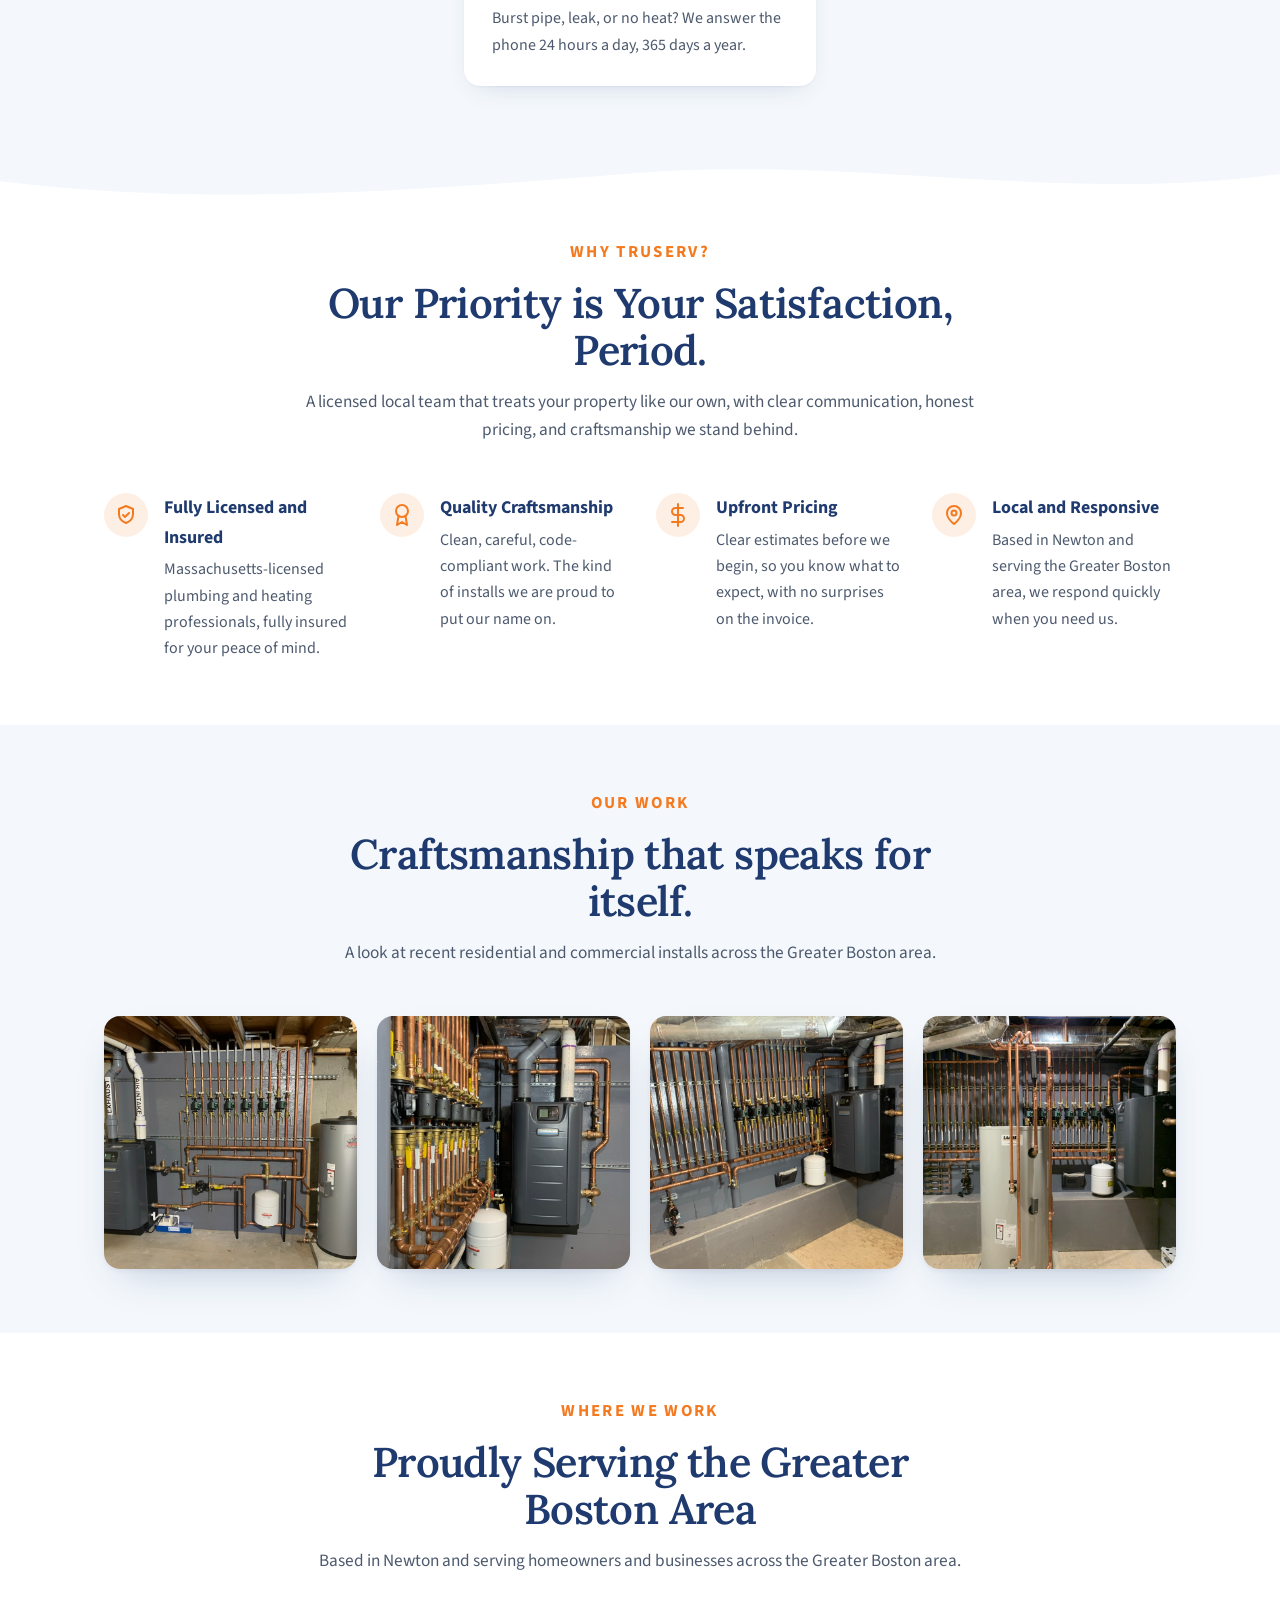
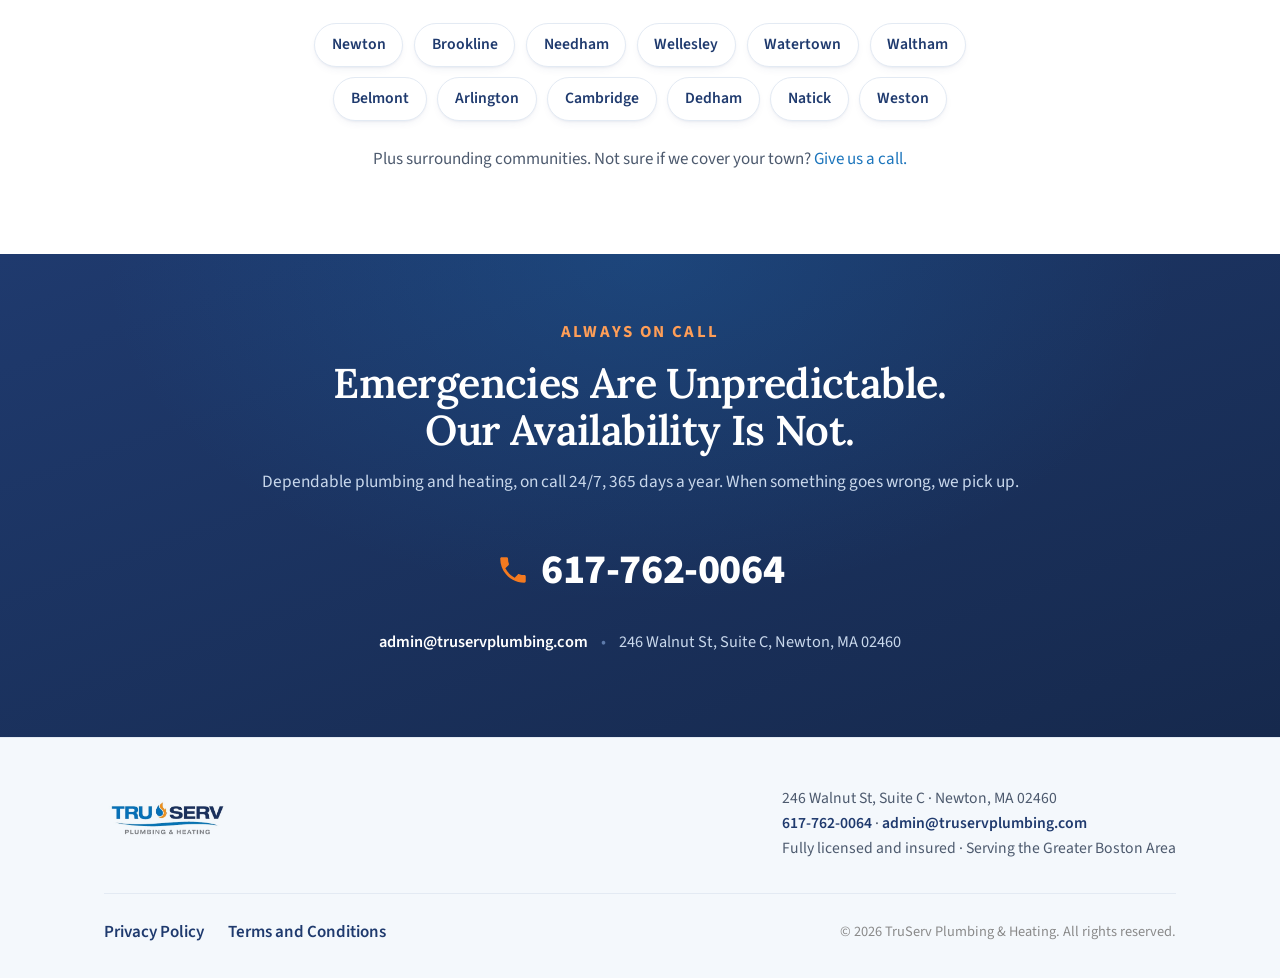
==== commit 81afd9f6: "Update Plumbing Repairs card copy (leak investigations, fixture repair/install, system repair/replac" ====
--- a/index.html
+++ b/index.html
@@ -82,7 +82,7 @@
               <svg viewBox="0 0 24 24" fill="none" stroke="currentColor" stroke-width="1.8" stroke-linecap="round" stroke-linejoin="round" aria-hidden="true"><path d="M14.7 6.3a4 4 0 0 0-5.4 5.4l-6 6a1.5 1.5 0 0 0 2.1 2.1l6-6a4 4 0 0 0 5.4-5.4l-2.3 2.3-2.2-2.2 2.4-2.2z"/></svg>
             </div>
             <h3>Plumbing Repairs and Installation</h3>
-            <p>Leaks, faucets, fixtures, repipes, and new installations, fixed right the first time and built to code.</p>
+            <p>Leak investigations, faucet and fixture repairs and installation, plus plumbing system repair and replacement.</p>
           </article>
 
           <article class="card">
--- a/styles.css
+++ b/styles.css
@@ -307,11 +307,13 @@
 /* SERVICES                                                    */
 /* =========================================================== */
 .cards {
-  display: grid;
-  grid-template-columns: repeat(auto-fit, minmax(min(100%, 17rem), 1fr));
+  display: flex;
+  flex-wrap: wrap;
+  justify-content: center;
   gap: 1.25rem;
 }
 .card {
+  flex: 0 1 22rem;
   background: #fff;
   border-radius: var(--radius); padding: 1.75rem;
   box-shadow: 0 1px 2px rgba(31,58,110,.05), 0 10px 28px -14px rgba(31,58,110,.22);
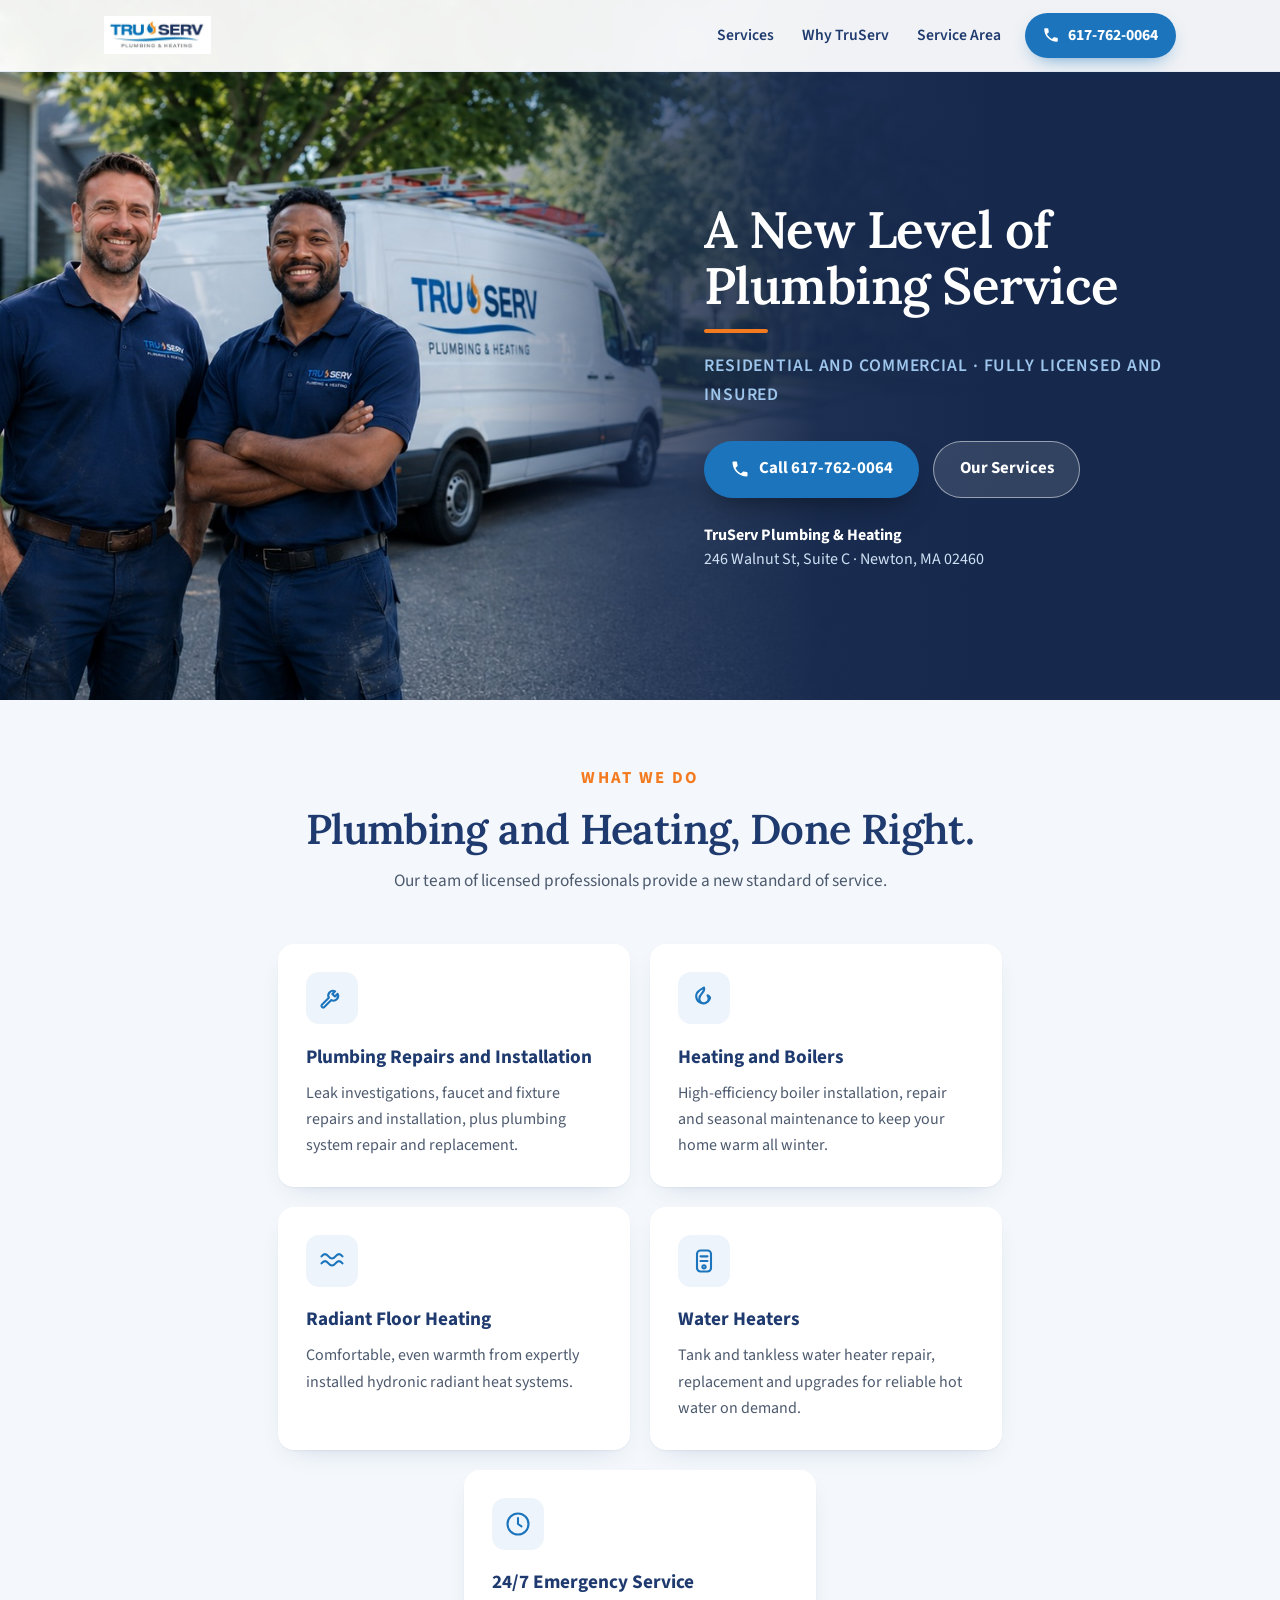
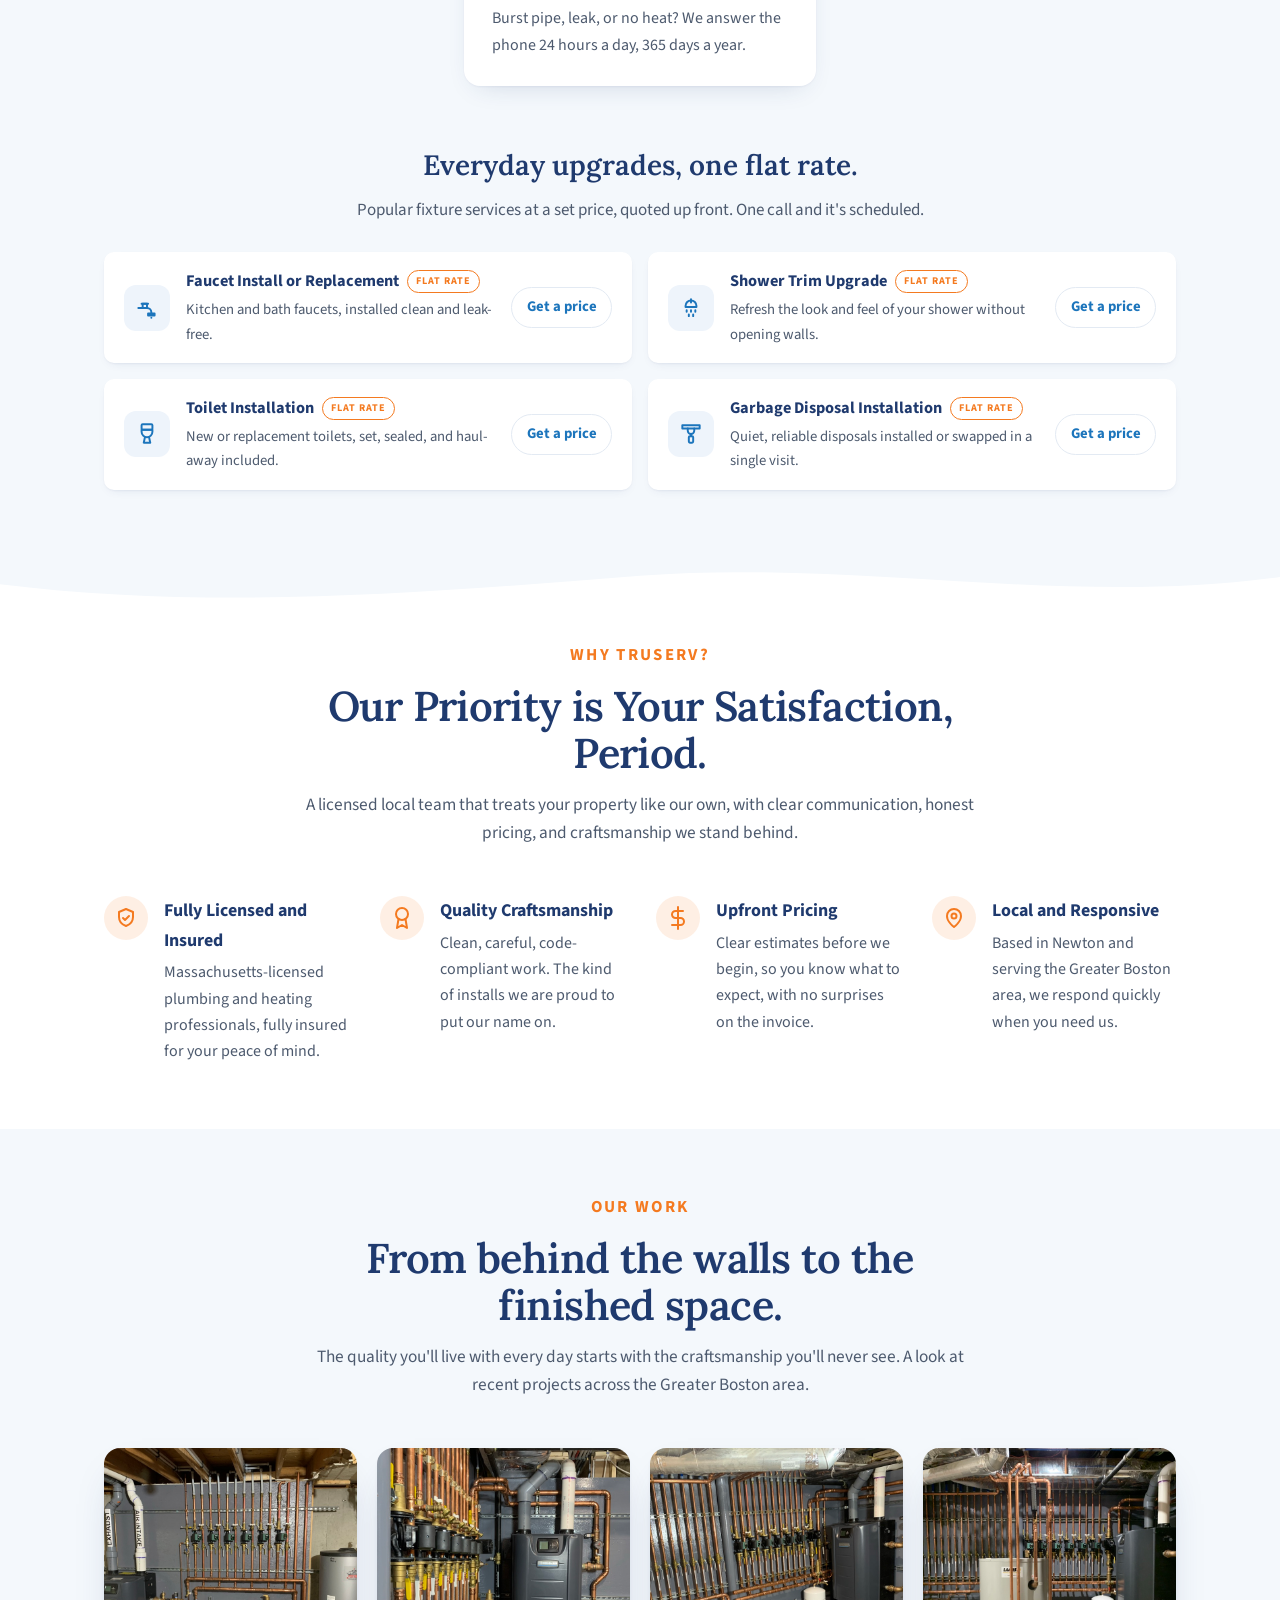
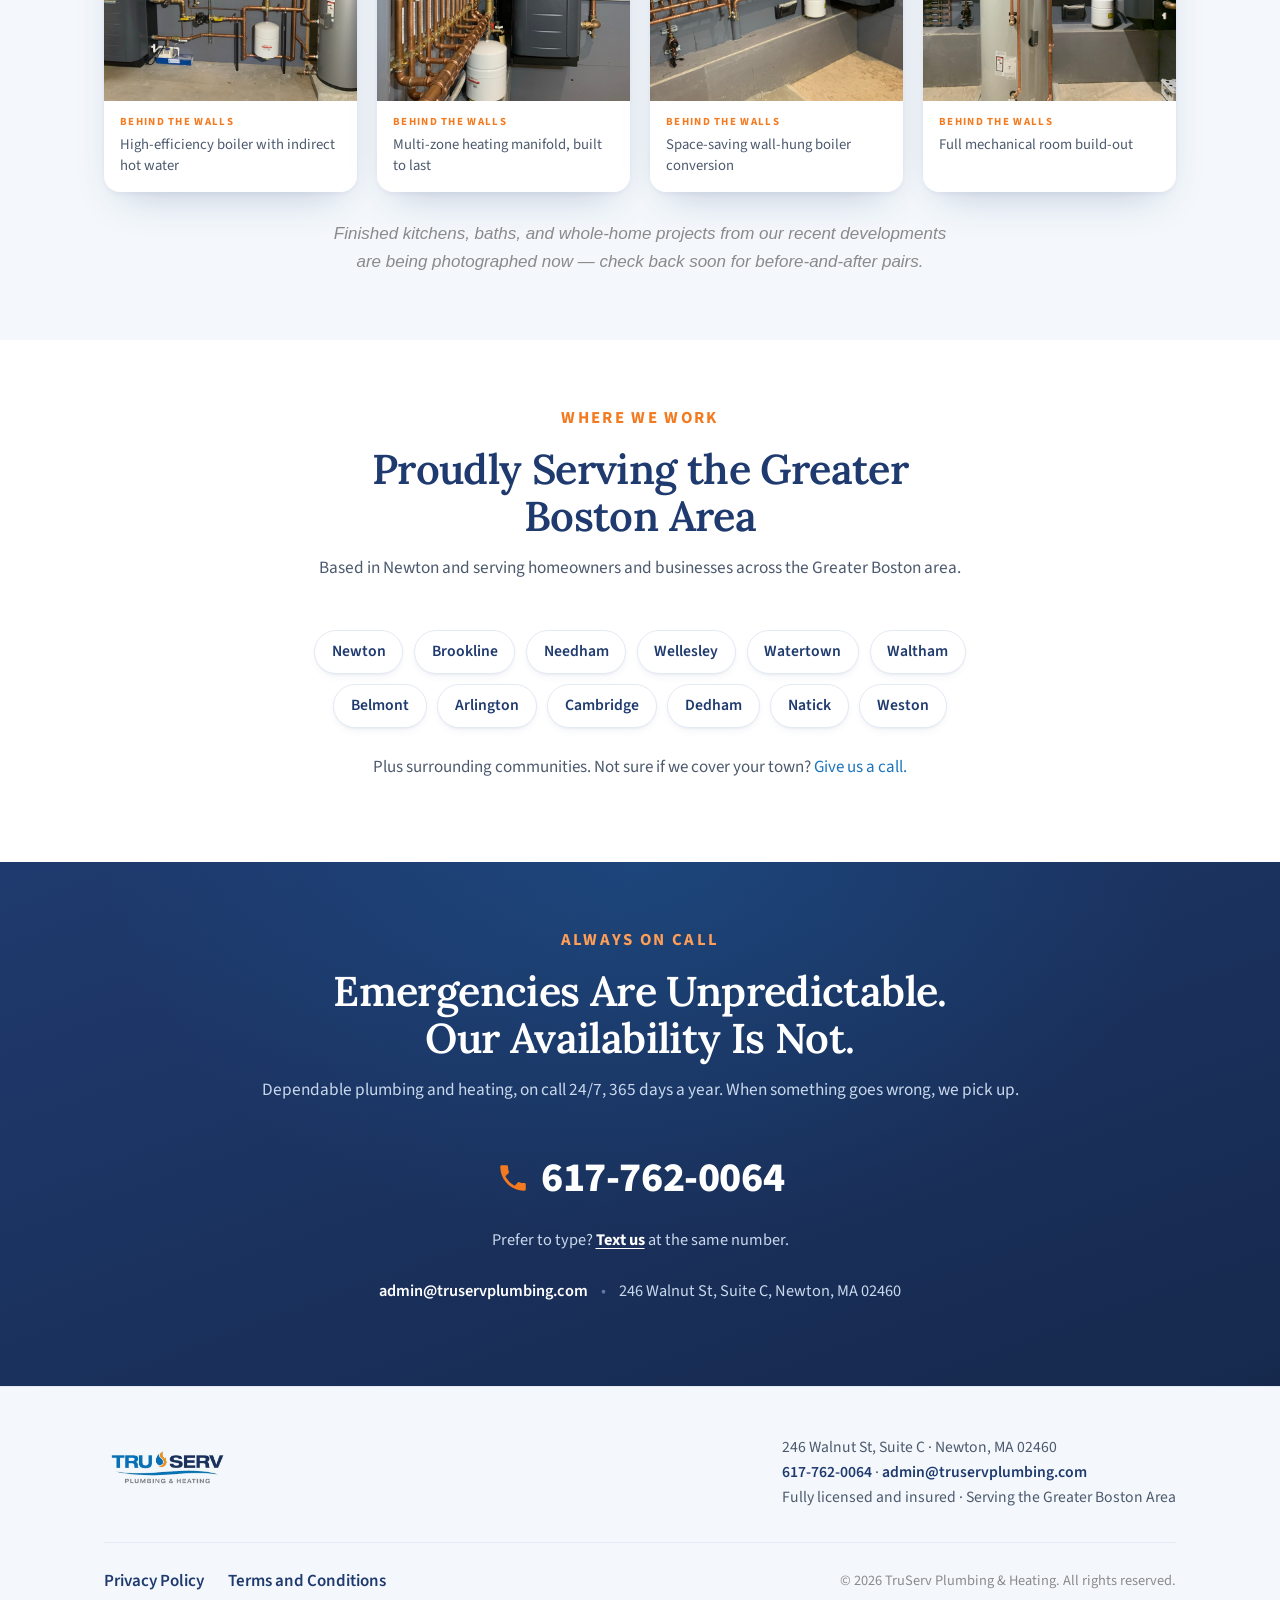
==== commit cc9872d1: "Sandbox: customer-focused gallery with captions, flat-rate services strip, call-or-text CTA Co-Autho" ====
--- a/index.html
+++ b/index.html
@@ -117,6 +117,48 @@
             <p>Burst pipe, leak, or no heat? We answer the phone 24 hours a day, 365 days a year.</p>
           </article>
         </div>
+
+        <!-- Everyday flat-rate services -->
+        <div class="flat-rates reveal">
+          <div class="flat-rates-head">
+            <h3>Everyday upgrades, one flat rate.</h3>
+            <p>Popular fixture services at a set price, quoted up front. One call and it's scheduled.</p>
+          </div>
+          <ul class="rate-list stagger" data-stagger="80">
+            <li class="rate-item">
+              <span class="rate-icon" aria-hidden="true"><svg viewBox="0 0 24 24" fill="none" stroke="currentColor" stroke-width="1.8" stroke-linecap="round" stroke-linejoin="round"><path d="M4 12h8a4 4 0 0 1 4 4v1"/><path d="M13 17h6v2h-6z"/><path d="M8 12V8h4v4"/><path d="M7 8h6"/><path d="M16 21v.01"/></svg></span>
+              <div class="rate-body">
+                <h4>Faucet Install or Replacement <span class="rate-badge">Flat rate</span></h4>
+                <p>Kitchen and bath faucets, installed clean and leak-free.</p>
+              </div>
+              <a class="rate-cta" href="tel:+16177620064">Get a price</a>
+            </li>
+            <li class="rate-item">
+              <span class="rate-icon" aria-hidden="true"><svg viewBox="0 0 24 24" fill="none" stroke="currentColor" stroke-width="1.8" stroke-linecap="round" stroke-linejoin="round"><path d="M12 4v3"/><path d="M7 10a5 5 0 0 1 10 0v1H7z"/><path d="M8 14v1.5M12 14v1.5M16 14v1.5M10 18v1.5M14 18v1.5"/></svg></span>
+              <div class="rate-body">
+                <h4>Shower Trim Upgrade <span class="rate-badge">Flat rate</span></h4>
+                <p>Refresh the look and feel of your shower without opening walls.</p>
+              </div>
+              <a class="rate-cta" href="tel:+16177620064">Get a price</a>
+            </li>
+            <li class="rate-item">
+              <span class="rate-icon" aria-hidden="true"><svg viewBox="0 0 24 24" fill="none" stroke="currentColor" stroke-width="1.8" stroke-linecap="round" stroke-linejoin="round"><rect x="7" y="3" width="10" height="5" rx="1"/><path d="M7 8h10v2a5 5 0 0 1-10 0z"/><path d="M10 15.5 9 20h6l-1-4.5"/></svg></span>
+              <div class="rate-body">
+                <h4>Toilet Installation <span class="rate-badge">Flat rate</span></h4>
+                <p>New or replacement toilets, set, sealed, and haul-away included.</p>
+              </div>
+              <a class="rate-cta" href="tel:+16177620064">Get a price</a>
+            </li>
+            <li class="rate-item">
+              <span class="rate-icon" aria-hidden="true"><svg viewBox="0 0 24 24" fill="none" stroke="currentColor" stroke-width="1.8" stroke-linecap="round" stroke-linejoin="round"><path d="M4 4h16v3H4z"/><path d="M9 7v2a3 3 0 0 0 6 0V7"/><rect x="10" y="14" width="4" height="6" rx="1"/><path d="M12 12v2"/></svg></span>
+              <div class="rate-body">
+                <h4>Garbage Disposal Installation <span class="rate-badge">Flat rate</span></h4>
+                <p>Quiet, reliable disposals installed or swapped in a single visit.</p>
+              </div>
+              <a class="rate-cta" href="tel:+16177620064">Get a price</a>
+            </li>
+          </ul>
+        </div>
       </div>
     </section>
 
@@ -161,15 +203,31 @@
       <div class="container">
         <div class="section-head reveal">
           <span class="eyebrow">Our work</span>
-          <h2 class="section-title">Craftsmanship that speaks for itself.</h2>
-          <p class="section-sub">A look at recent residential and commercial installs across the Greater Boston area.</p>
-        </div>
+          <h2 class="section-title">From behind the walls to the finished space.</h2>
+          <p class="section-sub">The quality you'll live with every day starts with the craftsmanship you'll never see. A look at recent projects across the Greater Boston area.</p>
+        </div>
+
+        <!-- GALLERY — to add a photo: copy a <figure> block, set the image
+             file, category tag, and one-line caption. Newest first. -->
         <div class="gallery reveal stagger" data-stagger="100">
-          <figure class="shot"><img src="assets/work-1.jpg" alt="High-efficiency boiler, copper manifold, and water heater installed by TruServ" loading="lazy"></figure>
-          <figure class="shot"><img src="assets/work-2.jpg" alt="Detailed copper manifold with circulator pumps" loading="lazy"></figure>
-          <figure class="shot"><img src="assets/work-3.jpg" alt="Tankless system with clean copper distribution piping" loading="lazy"></figure>
-          <figure class="shot"><img src="assets/work-4.jpg" alt="Heating manifold and copper piping installation" loading="lazy"></figure>
-        </div>
+          <figure class="shot">
+            <div class="shot-img"><img src="assets/work-1.jpg" alt="High-efficiency boiler, copper manifold, and indirect water heater installed by TruServ" loading="lazy"></div>
+            <figcaption><span class="shot-tag">Behind the walls</span>High-efficiency boiler with indirect hot water</figcaption>
+          </figure>
+          <figure class="shot">
+            <div class="shot-img"><img src="assets/work-2.jpg" alt="Copper heating manifold with circulator pumps" loading="lazy"></div>
+            <figcaption><span class="shot-tag">Behind the walls</span>Multi-zone heating manifold, built to last</figcaption>
+          </figure>
+          <figure class="shot">
+            <div class="shot-img"><img src="assets/work-3.jpg" alt="Wall-hung boiler with clean copper distribution piping" loading="lazy"></div>
+            <figcaption><span class="shot-tag">Behind the walls</span>Space-saving wall-hung boiler conversion</figcaption>
+          </figure>
+          <figure class="shot">
+            <div class="shot-img"><img src="assets/work-4.jpg" alt="Mechanical room with boiler, indirect tank, and radiant distribution" loading="lazy"></div>
+            <figcaption><span class="shot-tag">Behind the walls</span>Full mechanical room build-out</figcaption>
+          </figure>
+        </div>
+        <p class="gallery-note reveal">Finished kitchens, baths, and whole-home projects from our recent developments are being photographed now — check back soon for before-and-after pairs.</p>
       </div>
     </section>
 
@@ -209,6 +267,7 @@
           <svg width="34" height="34" viewBox="0 0 24 24" aria-hidden="true"><path d="M6.6 10.8c1.4 2.8 3.8 5.1 6.6 6.6l2.2-2.2c.3-.3.7-.4 1-.2 1.1.4 2.3.6 3.6.6.6 0 1 .4 1 1V20c0 .6-.4 1-1 1C10.6 21 3 13.4 3 4c0-.6.4-1 1-1h3.5c.6 0 1 .4 1 1 0 1.3.2 2.5.6 3.6.1.4 0 .8-.3 1.1L6.6 10.8z" fill="currentColor"/></svg>
           617-762-0064
         </a>
+        <p class="cta-text-line">Prefer to type? <a href="sms:+16177620064">Text us</a> at the same number.</p>
         <p class="cta-meta">
           <a class="cta-email" href="mailto:admin@truservplumbing.com">admin@truservplumbing.com</a>
           <span class="cta-divider" aria-hidden="true">•</span>
--- a/styles.css
+++ b/styles.css
@@ -249,11 +249,12 @@
   /* Taller, near-square banner so the wide photo crops to the centered
      technicians + van instead of showing a lot of empty road. */
   .hero-media { position: static; aspect-ratio: 4 / 3; max-height: 60vh; }
-  .hero-media img { object-position: 12% 45%; }
+  .hero-media img { object-position: 5% 45%; }
   .hero-media::after { display: none; }
   .hero-panel {
     background: linear-gradient(160deg, var(--navy) 0%, var(--navy-deep) 100%);
     text-align: center;
+    margin-top: -1px;   /* cover sub-pixel hairline between photo and panel */
   }
   .hero-content { max-width: none; text-align: center; }
   .hero-content .tagline::after { margin-inline: auto; }
@@ -343,6 +344,66 @@
 .card p { margin: 0; color: var(--ink-soft); font-size: 1rem; }
 
 /* =========================================================== */
+/* EVERYDAY FLAT-RATE SERVICES                                 */
+/* =========================================================== */
+.flat-rates { margin-top: clamp(2.5rem, 5vw, 3.5rem); }
+.flat-rates-head { text-align: center; max-width: 36rem; margin: 0 auto 1.75rem; }
+.flat-rates-head h3 {
+  font-family: var(--font-display); font-weight: 600;
+  font-size: clamp(1.35rem, 3vw, 1.75rem); color: var(--navy);
+}
+.flat-rates-head p { margin: .5rem 0 0; color: var(--ink-soft); }
+
+.rate-list {
+  list-style: none; margin: 0; padding: 0;
+  display: grid; grid-template-columns: repeat(2, 1fr); gap: 1rem;
+}
+@media (max-width: 780px) { .rate-list { grid-template-columns: 1fr; } }
+
+.rate-item {
+  display: flex; align-items: center; gap: 1rem;
+  background: #fff; border-radius: var(--radius-sm);
+  padding: 1rem 1.25rem;
+  box-shadow: var(--shadow-sm);
+  transition: transform .25s var(--ease), box-shadow .25s var(--ease);
+}
+.rate-item:hover { transform: translateY(-3px); box-shadow: var(--shadow-md); }
+.rate-icon {
+  flex: 0 0 auto; width: 46px; height: 46px; border-radius: 12px;
+  display: grid; place-items: center;
+  background: var(--bg-tint); color: var(--blue);
+}
+.rate-icon svg { width: 26px; height: 26px; }
+.rate-body { flex: 1 1 auto; min-width: 0; }
+.rate-body h4 {
+  margin: 0; font-size: 1.02rem; color: var(--navy);
+  display: flex; align-items: center; gap: .5rem; flex-wrap: wrap;
+}
+.rate-body p { margin: .2rem 0 0; font-size: .92rem; color: var(--ink-soft); }
+.rate-badge {
+  font-size: .64rem; font-weight: 700; letter-spacing: .1em;
+  text-transform: uppercase; color: var(--orange);
+  border: 1.5px solid currentColor; border-radius: 999px;
+  padding: .12rem .5rem; white-space: nowrap;
+}
+.rate-cta {
+  flex: 0 0 auto;
+  font-weight: 700; font-size: .92rem; color: var(--blue);
+  border: 1.5px solid var(--line); border-radius: 999px;
+  padding: .45rem .9rem; white-space: nowrap;
+  transition: color .2s ease, border-color .2s ease, background .2s ease;
+}
+.rate-cta:hover { color: #fff; background: var(--blue); border-color: var(--blue); }
+@media (max-width: 480px) {
+  .rate-item {
+    display: grid; grid-template-columns: 46px 1fr;
+    gap: .65rem 1rem; align-items: start;
+  }
+  .rate-body { grid-column: 2; }
+  .rate-cta { grid-column: 2; justify-self: start; }
+}
+
+/* =========================================================== */
 /* OUR WORK (gallery)                                          */
 /* =========================================================== */
 .gallery {
@@ -354,20 +415,36 @@
 @media (max-width: 520px) { .gallery { grid-template-columns: 1fr; } }
 .shot {
   margin: 0; border-radius: var(--radius); overflow: hidden;
-  box-shadow: var(--shadow-md); aspect-ratio: 1 / 1;
-  position: relative;
-}
-.shot::after {
+  background: #fff; box-shadow: var(--shadow-md);
+  display: flex; flex-direction: column;
+}
+.shot-img { position: relative; aspect-ratio: 1 / 1; overflow: hidden; }
+.shot-img::after {
   content: ""; position: absolute; inset: auto 0 0 0; height: 4px;
   background: linear-gradient(90deg, var(--blue), var(--orange));
   transform: scaleX(0); transform-origin: left; transition: transform .4s var(--ease);
 }
-.shot img {
+.shot-img img {
   width: 100%; height: 100%; object-fit: cover; display: block;
   transition: transform .5s var(--ease);
 }
-.shot:hover img { transform: scale(1.05); }
-.shot:hover::after { transform: scaleX(1); }
+.shot:hover .shot-img img { transform: scale(1.05); }
+.shot:hover .shot-img::after { transform: scaleX(1); }
+
+.shot figcaption {
+  padding: .8rem 1rem 1rem;
+  font-size: .92rem; line-height: 1.45; color: var(--ink-soft);
+}
+.shot-tag {
+  display: block;
+  font-size: .68rem; font-weight: 700; letter-spacing: .12em;
+  text-transform: uppercase; color: var(--orange);
+  margin-bottom: .25rem;
+}
+.gallery-note {
+  text-align: center; color: var(--gray); font-style: italic;
+  max-width: 40rem; margin: 1.75rem auto 0;
+}
 
 /* =========================================================== */
 /* WHY US (feature list)                                       */
@@ -417,6 +494,9 @@
 }
 .cta-phone:hover { color: #ffd9bd; transform: scale(1.02); }
 .cta-phone svg { color: var(--orange); }
+.cta-text-line { margin: .9rem 0 0; color: #c9d8ec; font-size: 1.02rem; }
+.cta-text-line a { color: #fff; font-weight: 700; text-decoration: underline; text-underline-offset: 3px; }
+.cta-text-line a:hover { color: #ffd9bd; }
 .cta-meta {
   margin-top: 1.5rem; color: #c9d8ec; font-size: 1.02rem; line-height: 1.7;
 }
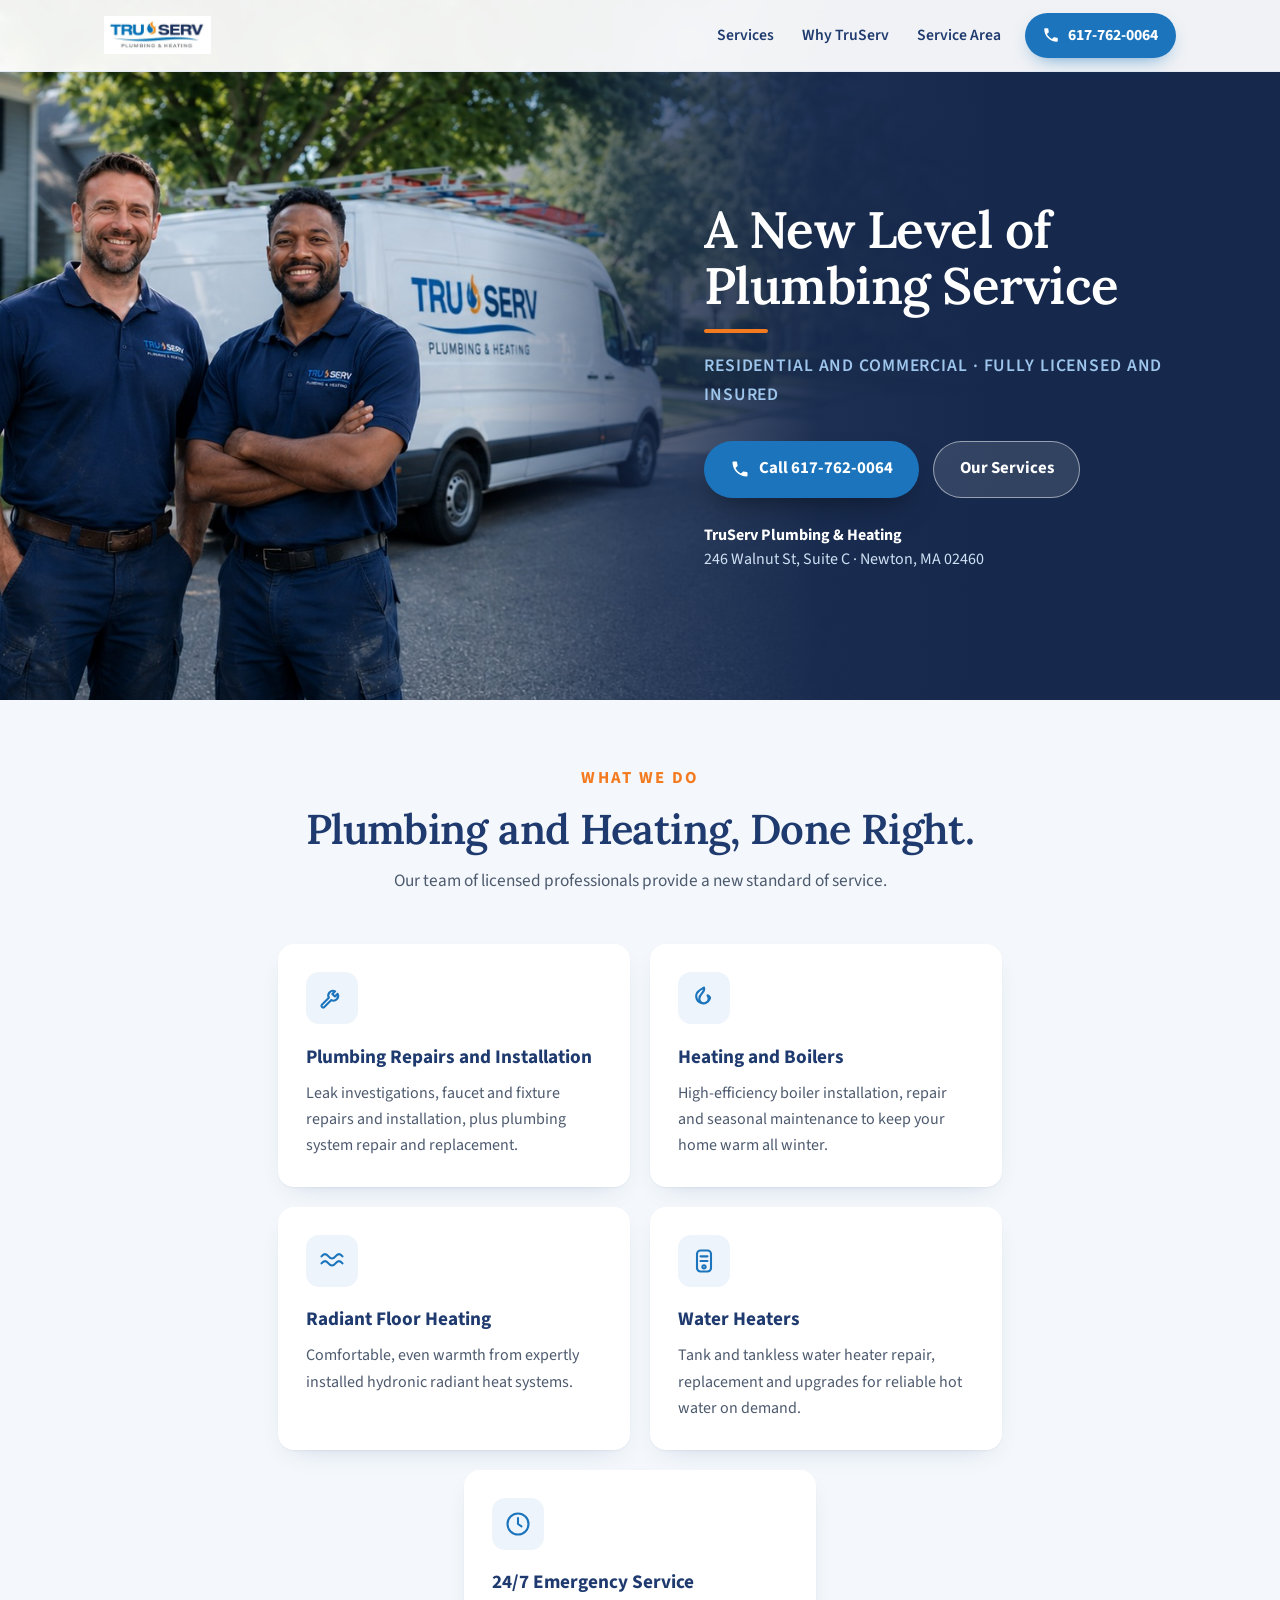
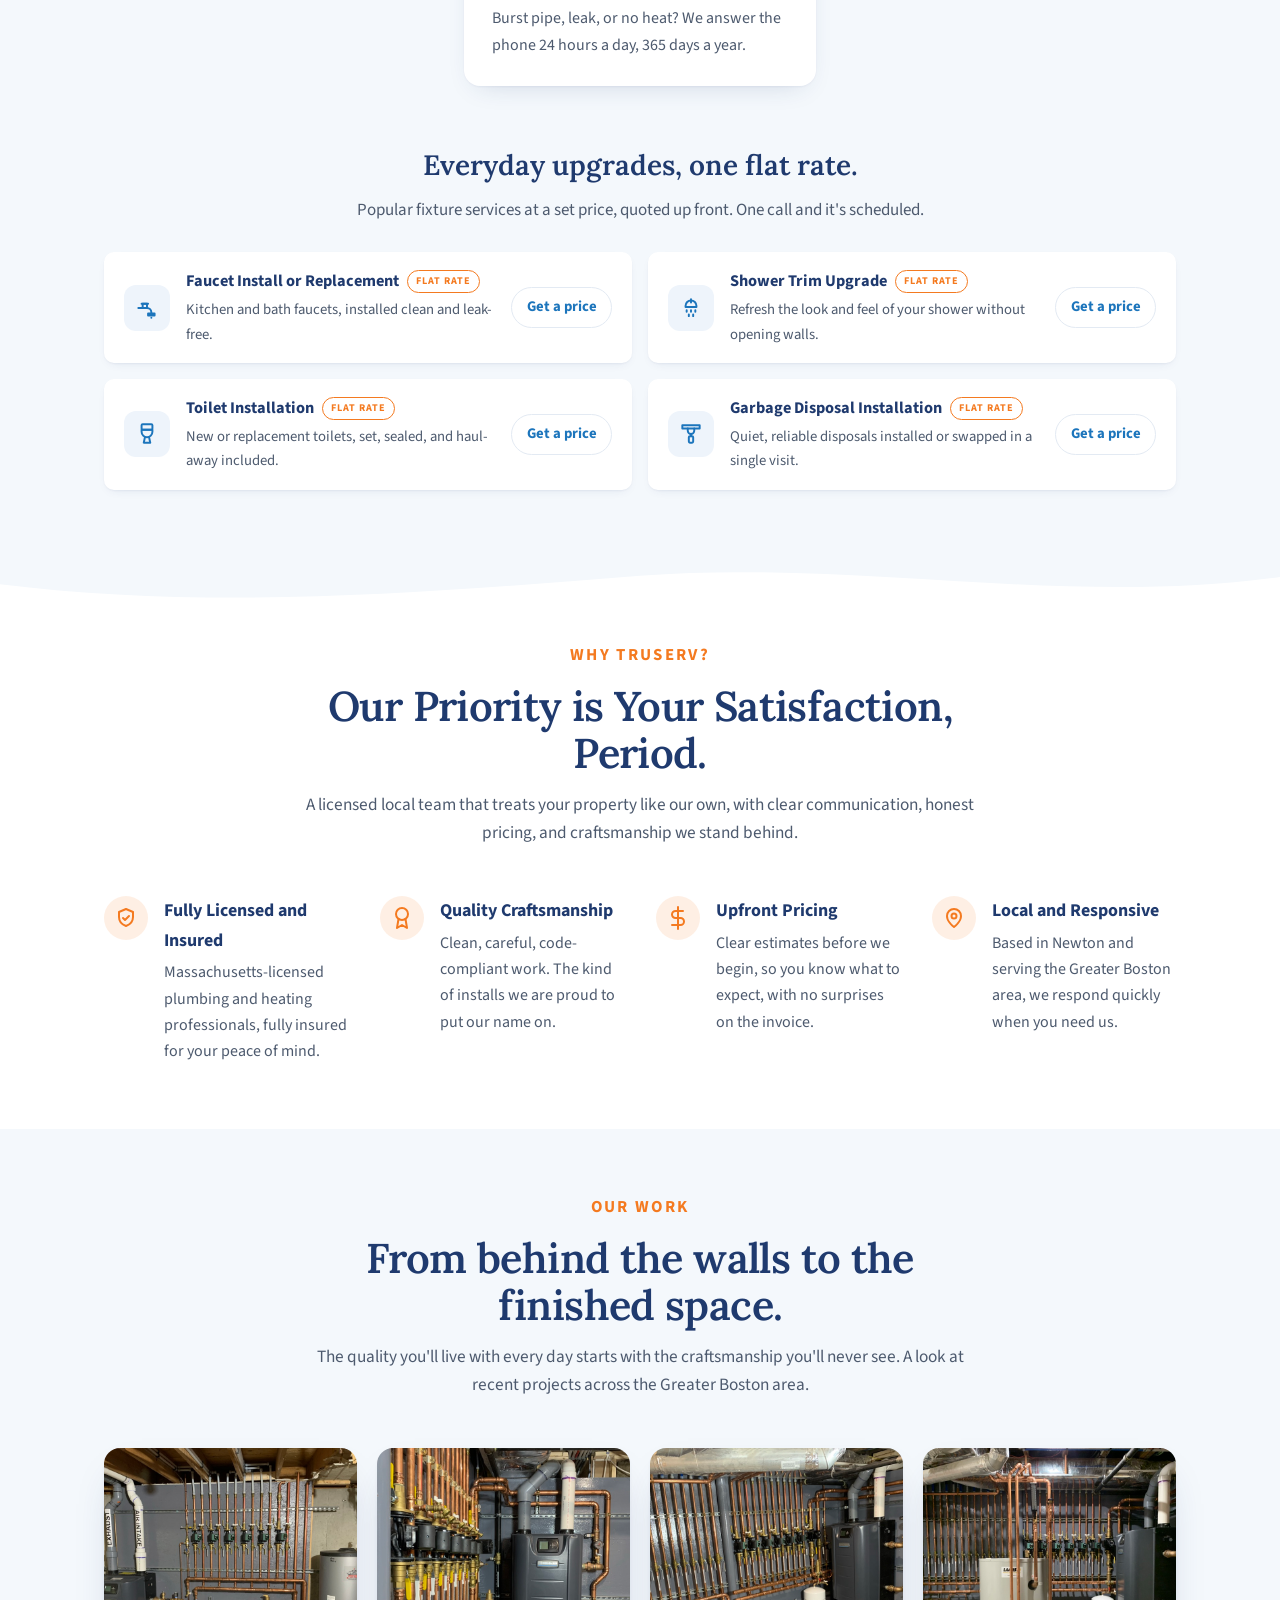
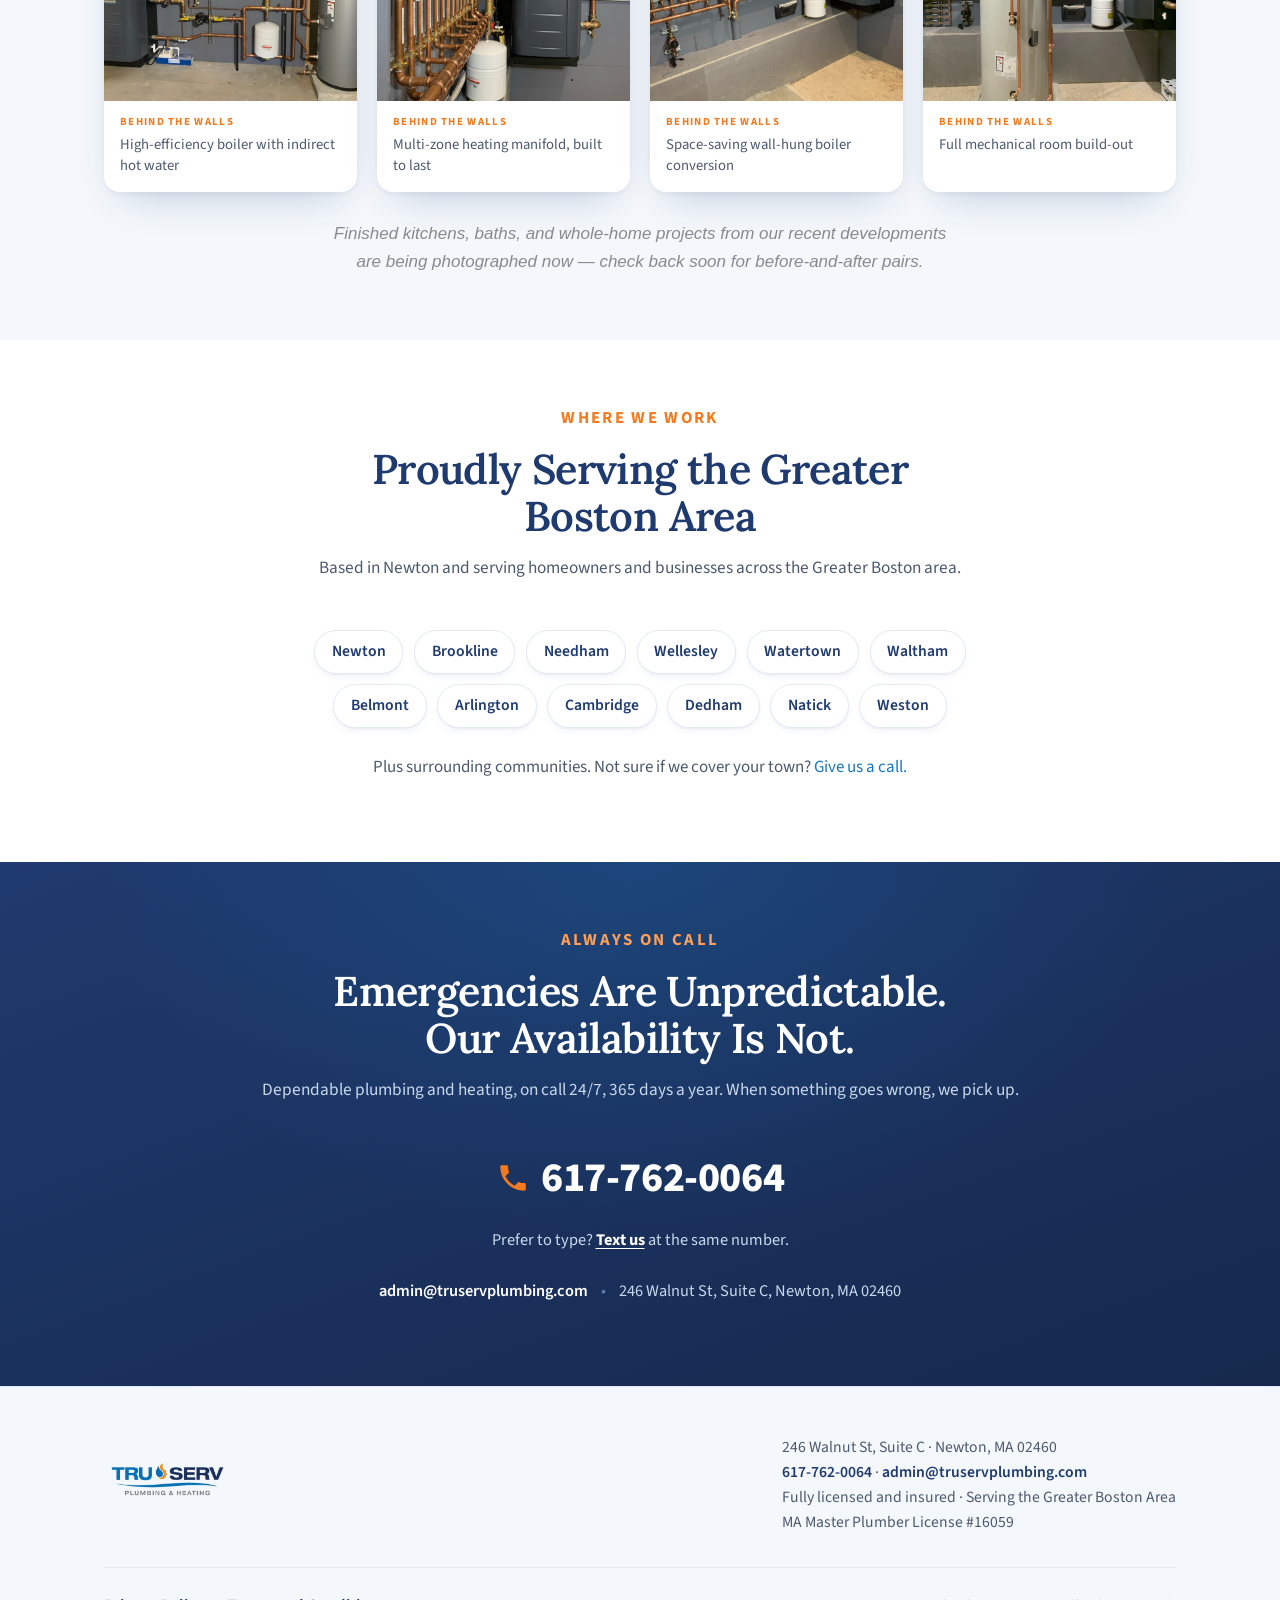
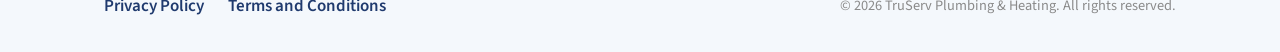
==== commit 091bf093: "Add MA Master Plumber License #16059 to footer Co-Authored-By: Claude Fable 5 <noreply@anthropic.com" ====
--- a/index.html
+++ b/index.html
@@ -288,7 +288,8 @@
           246 Walnut St, Suite C · Newton, MA 02460<br>
           <a href="tel:+16177620064">617-762-0064</a> ·
           <a href="mailto:admin@truservplumbing.com">admin@truservplumbing.com</a><br>
-          Fully licensed and insured · Serving the Greater Boston Area
+          Fully licensed and insured · Serving the Greater Boston Area<br>
+          MA Master Plumber License #16059
         </address>
       </div>
       <div class="footer-bottom">
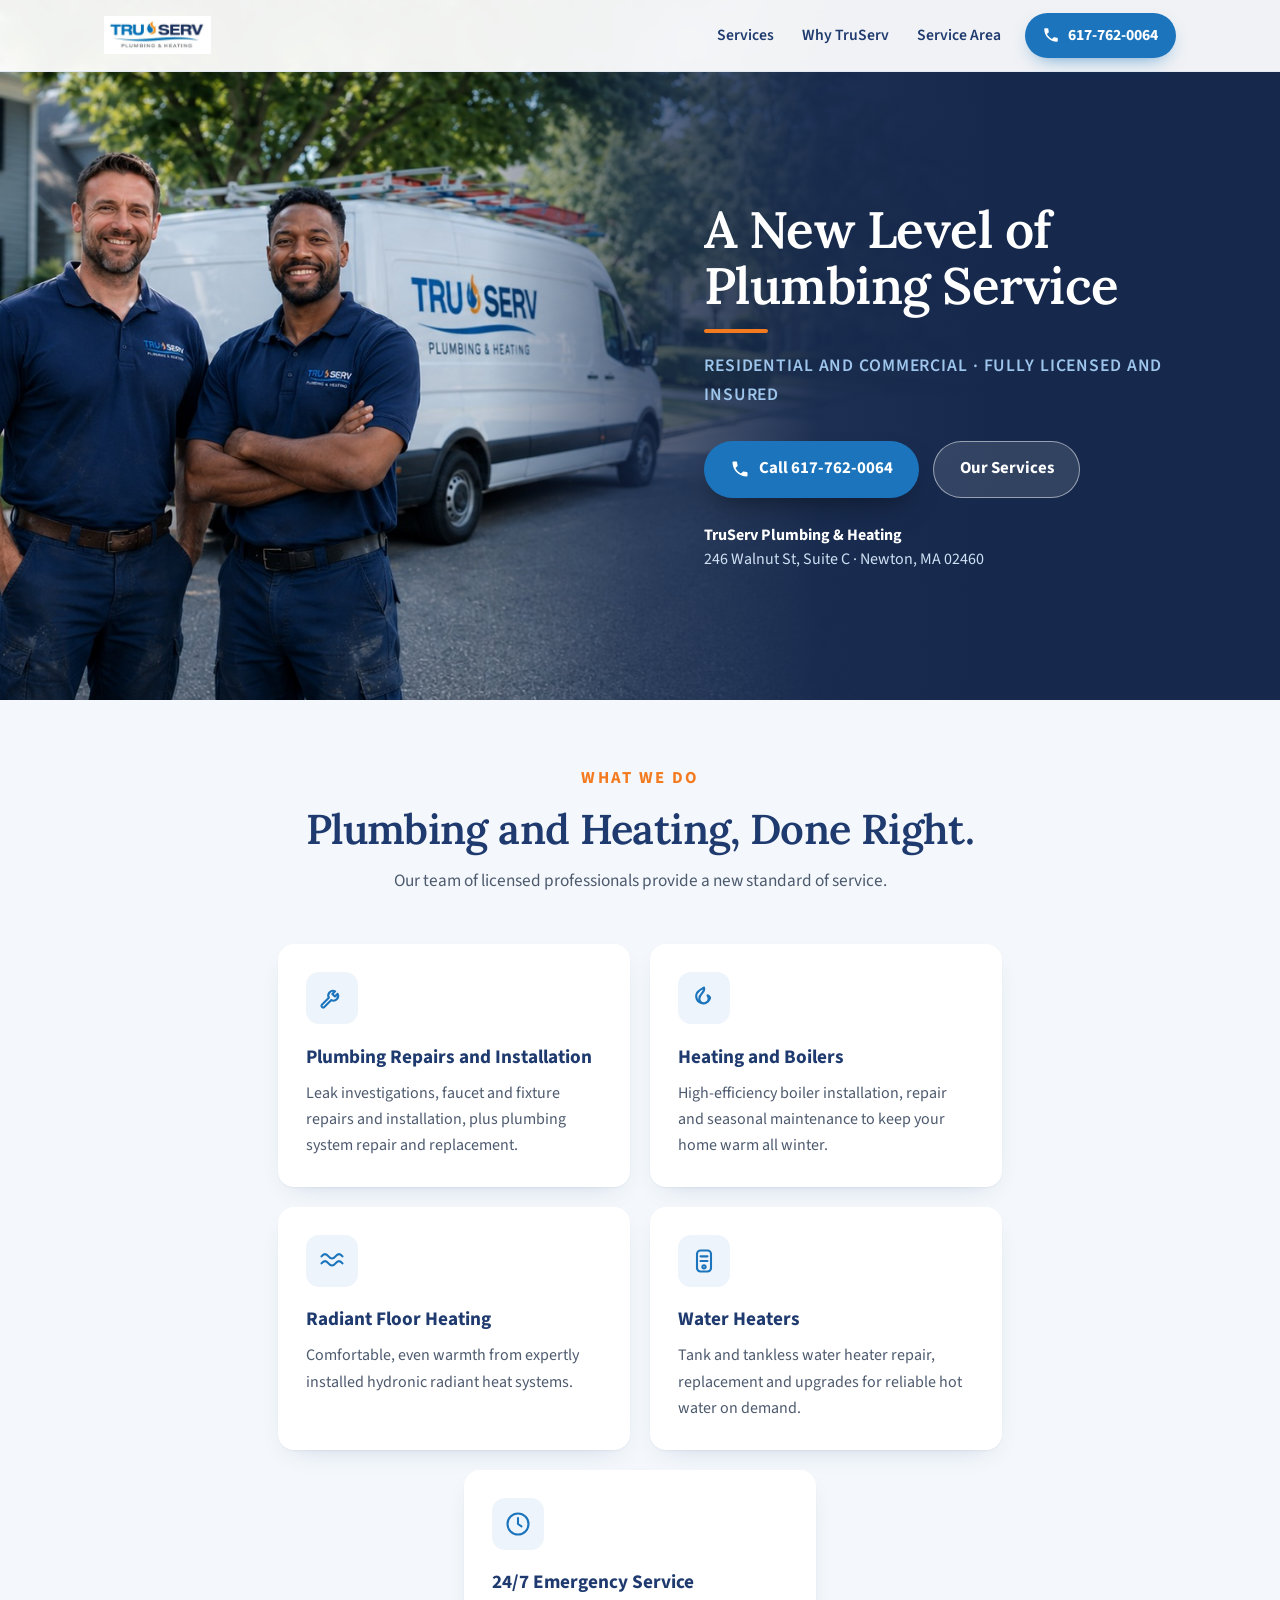
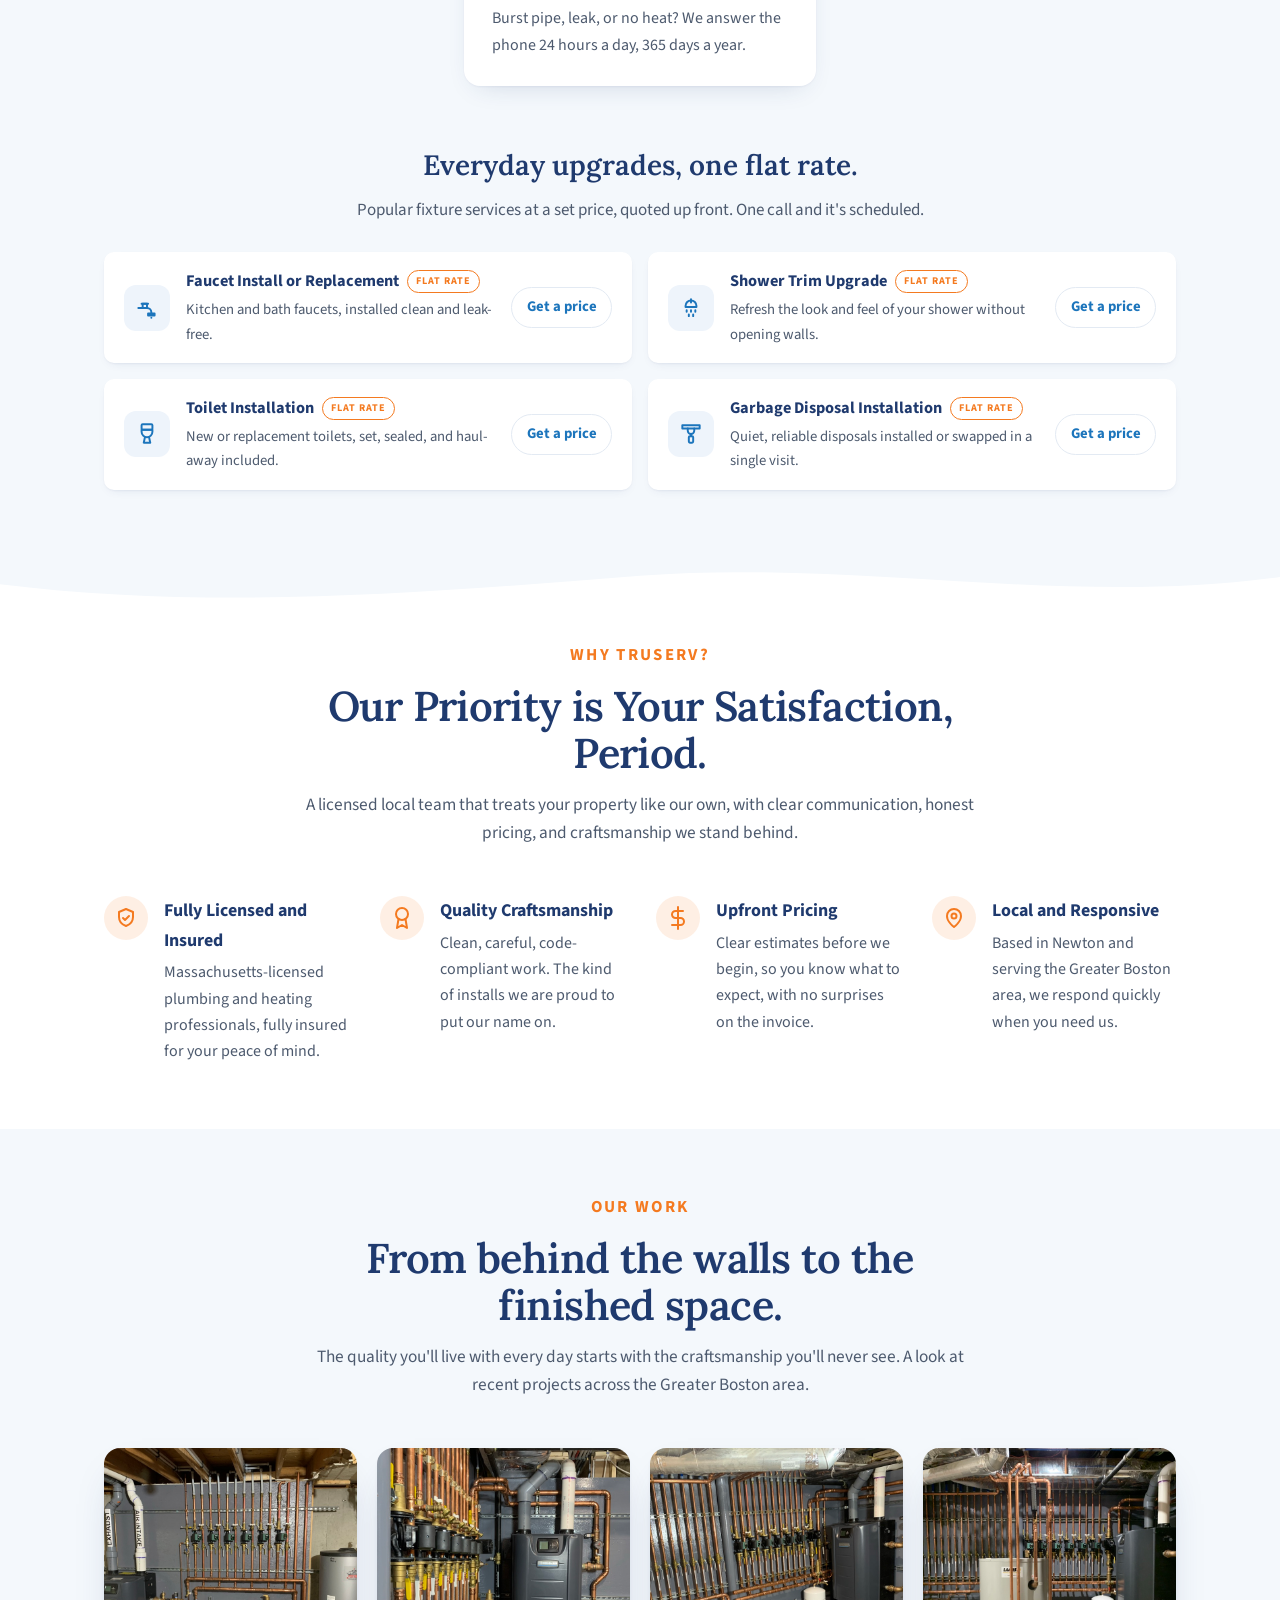
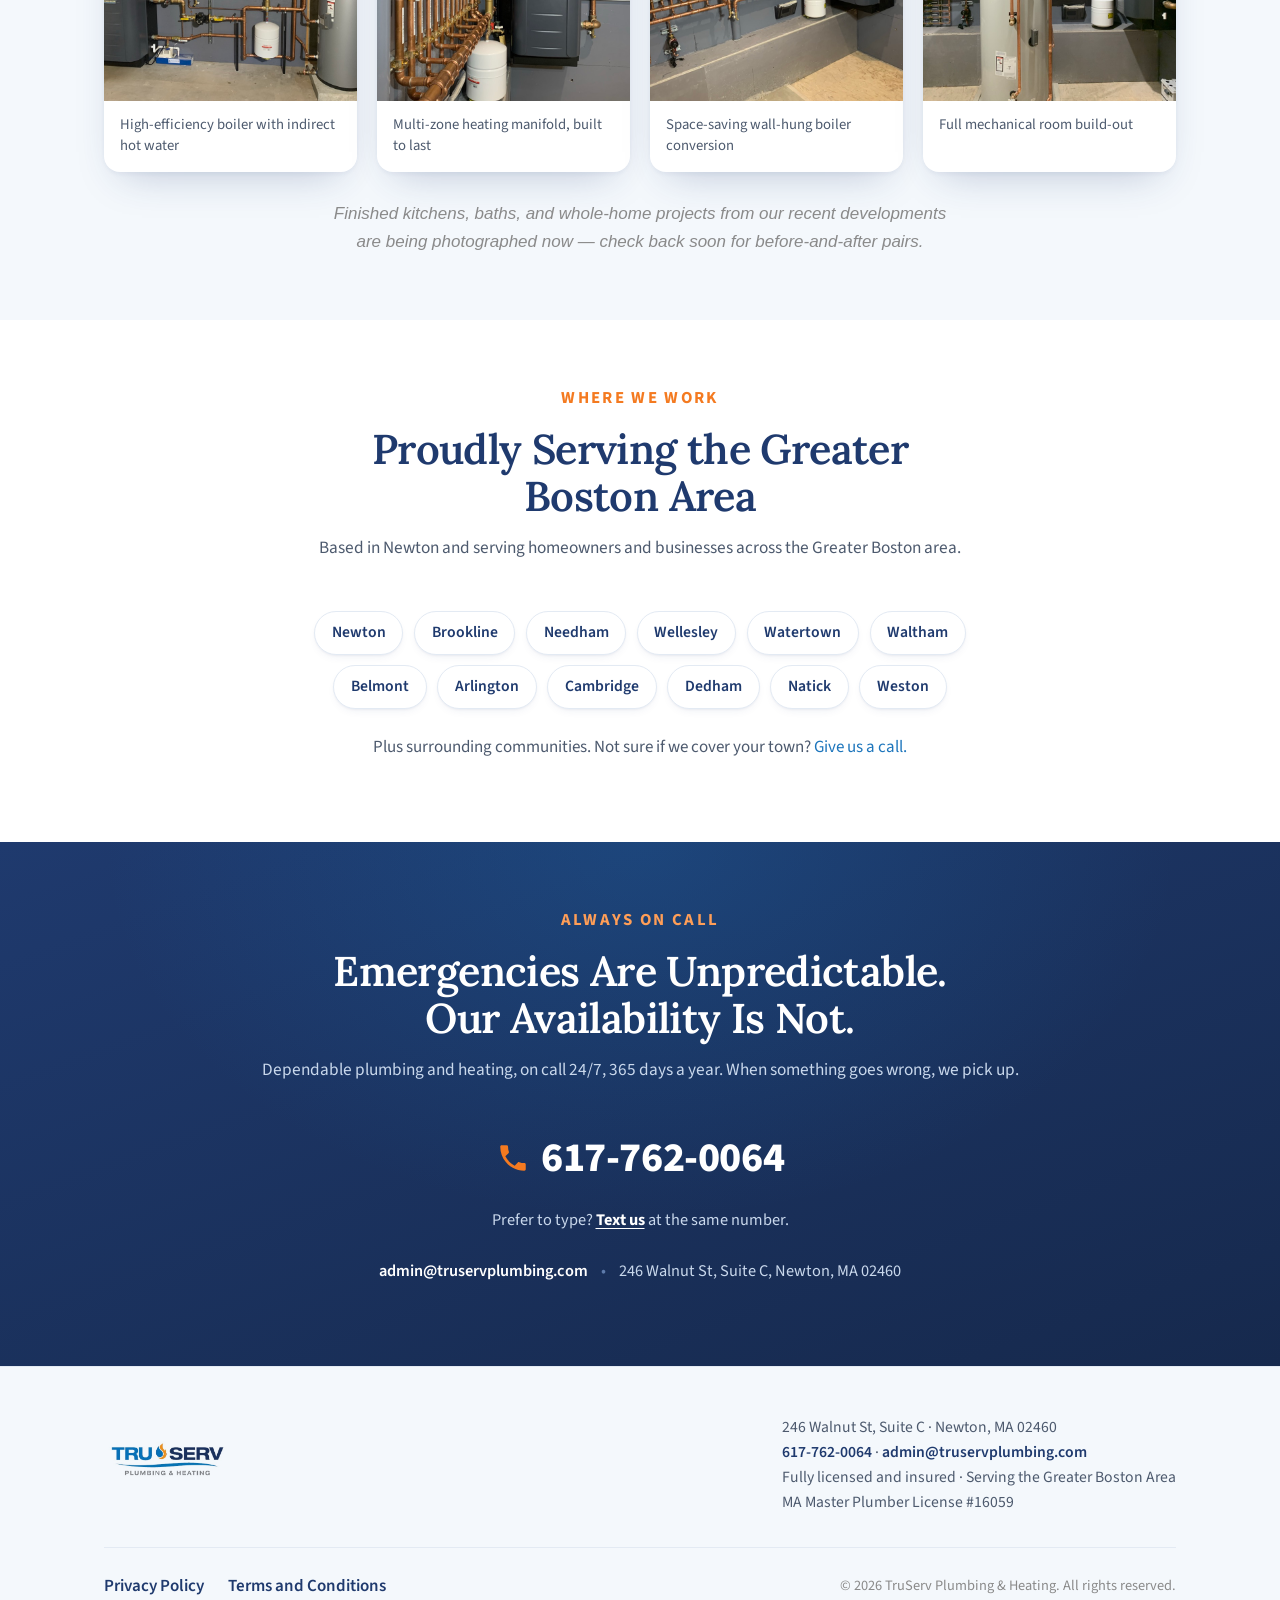
==== commit 4b31c526: "Remove category tags from gallery captions Co-Authored-By: Claude Fable 5 <noreply@anthropic.com>" ====
--- a/index.html
+++ b/index.html
@@ -212,19 +212,19 @@
         <div class="gallery reveal stagger" data-stagger="100">
           <figure class="shot">
             <div class="shot-img"><img src="assets/work-1.jpg" alt="High-efficiency boiler, copper manifold, and indirect water heater installed by TruServ" loading="lazy"></div>
-            <figcaption><span class="shot-tag">Behind the walls</span>High-efficiency boiler with indirect hot water</figcaption>
+            <figcaption>High-efficiency boiler with indirect hot water</figcaption>
           </figure>
           <figure class="shot">
             <div class="shot-img"><img src="assets/work-2.jpg" alt="Copper heating manifold with circulator pumps" loading="lazy"></div>
-            <figcaption><span class="shot-tag">Behind the walls</span>Multi-zone heating manifold, built to last</figcaption>
+            <figcaption>Multi-zone heating manifold, built to last</figcaption>
           </figure>
           <figure class="shot">
             <div class="shot-img"><img src="assets/work-3.jpg" alt="Wall-hung boiler with clean copper distribution piping" loading="lazy"></div>
-            <figcaption><span class="shot-tag">Behind the walls</span>Space-saving wall-hung boiler conversion</figcaption>
+            <figcaption>Space-saving wall-hung boiler conversion</figcaption>
           </figure>
           <figure class="shot">
             <div class="shot-img"><img src="assets/work-4.jpg" alt="Mechanical room with boiler, indirect tank, and radiant distribution" loading="lazy"></div>
-            <figcaption><span class="shot-tag">Behind the walls</span>Full mechanical room build-out</figcaption>
+            <figcaption>Full mechanical room build-out</figcaption>
           </figure>
         </div>
         <p class="gallery-note reveal">Finished kitchens, baths, and whole-home projects from our recent developments are being photographed now — check back soon for before-and-after pairs.</p>
--- a/styles.css
+++ b/styles.css
@@ -435,12 +435,6 @@
   padding: .8rem 1rem 1rem;
   font-size: .92rem; line-height: 1.45; color: var(--ink-soft);
 }
-.shot-tag {
-  display: block;
-  font-size: .68rem; font-weight: 700; letter-spacing: .12em;
-  text-transform: uppercase; color: var(--orange);
-  margin-bottom: .25rem;
-}
 .gallery-note {
   text-align: center; color: var(--gray); font-style: italic;
   max-width: 40rem; margin: 1.75rem auto 0;
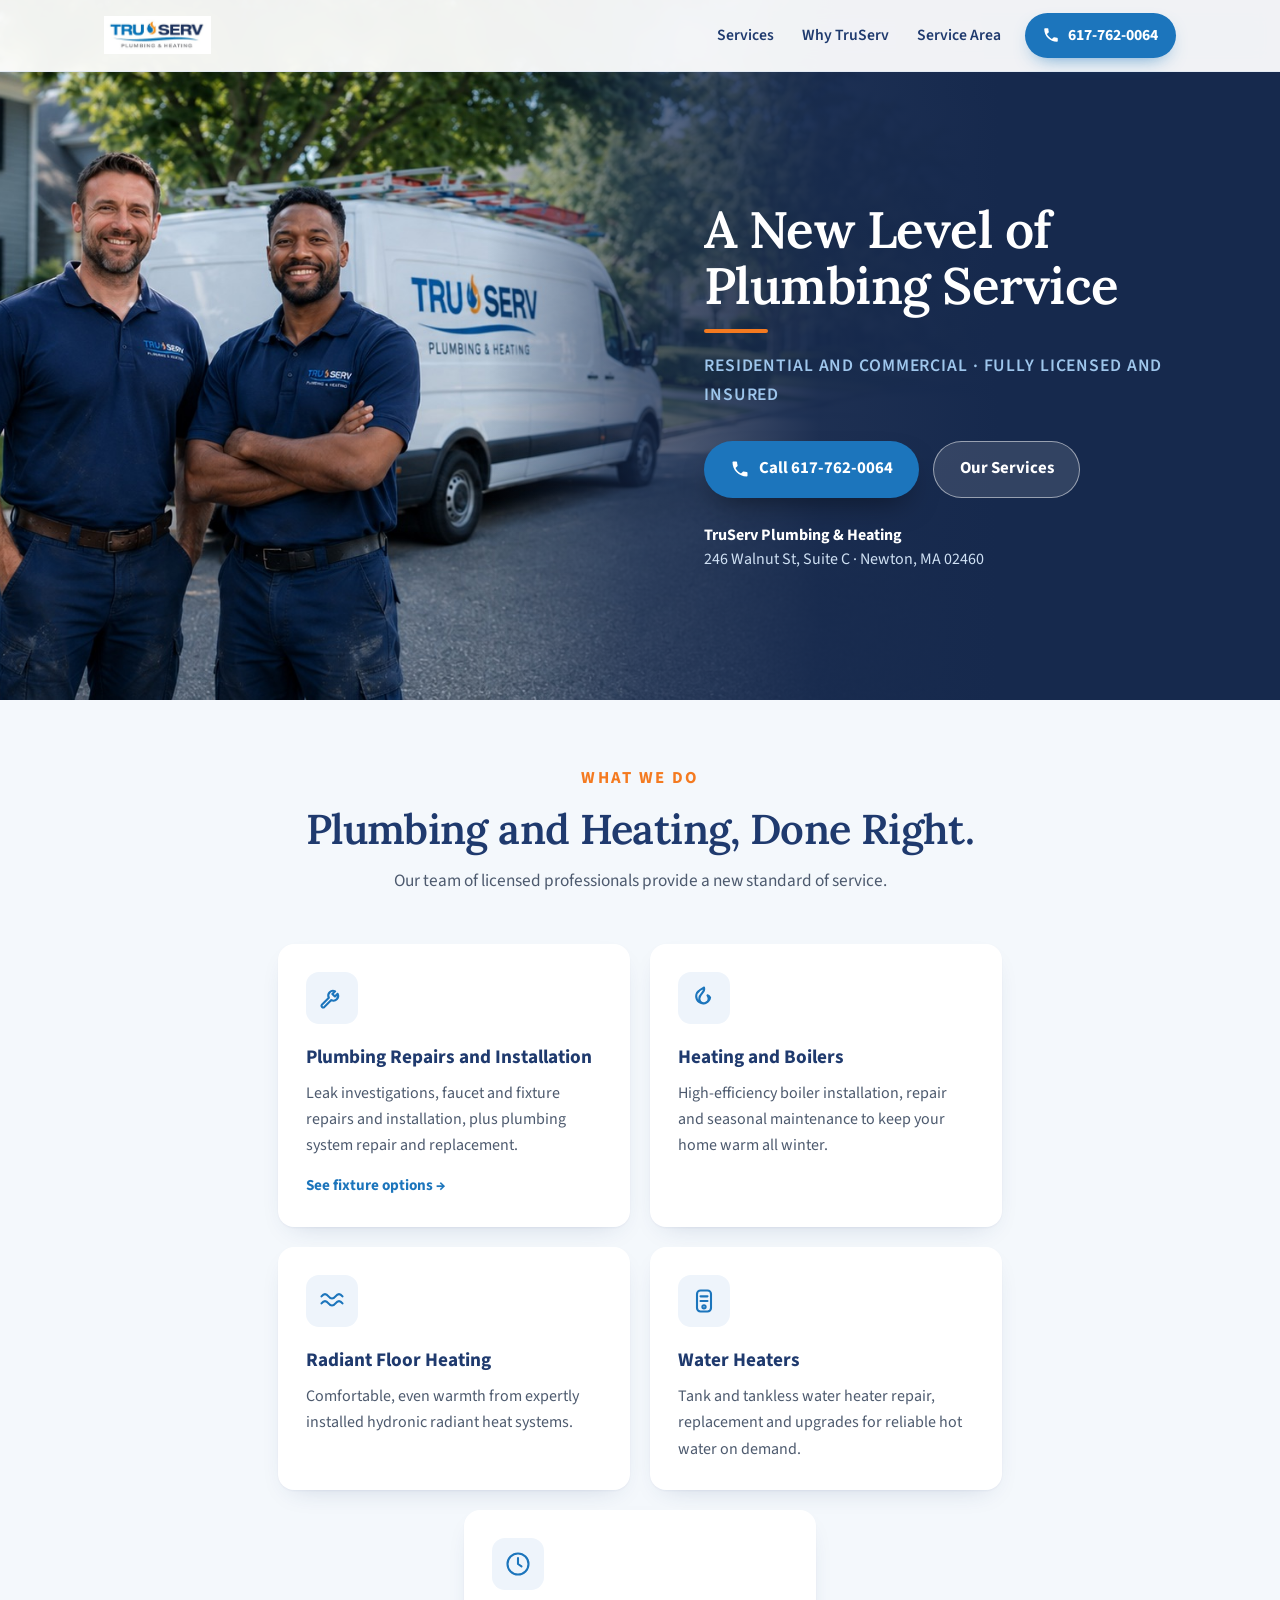
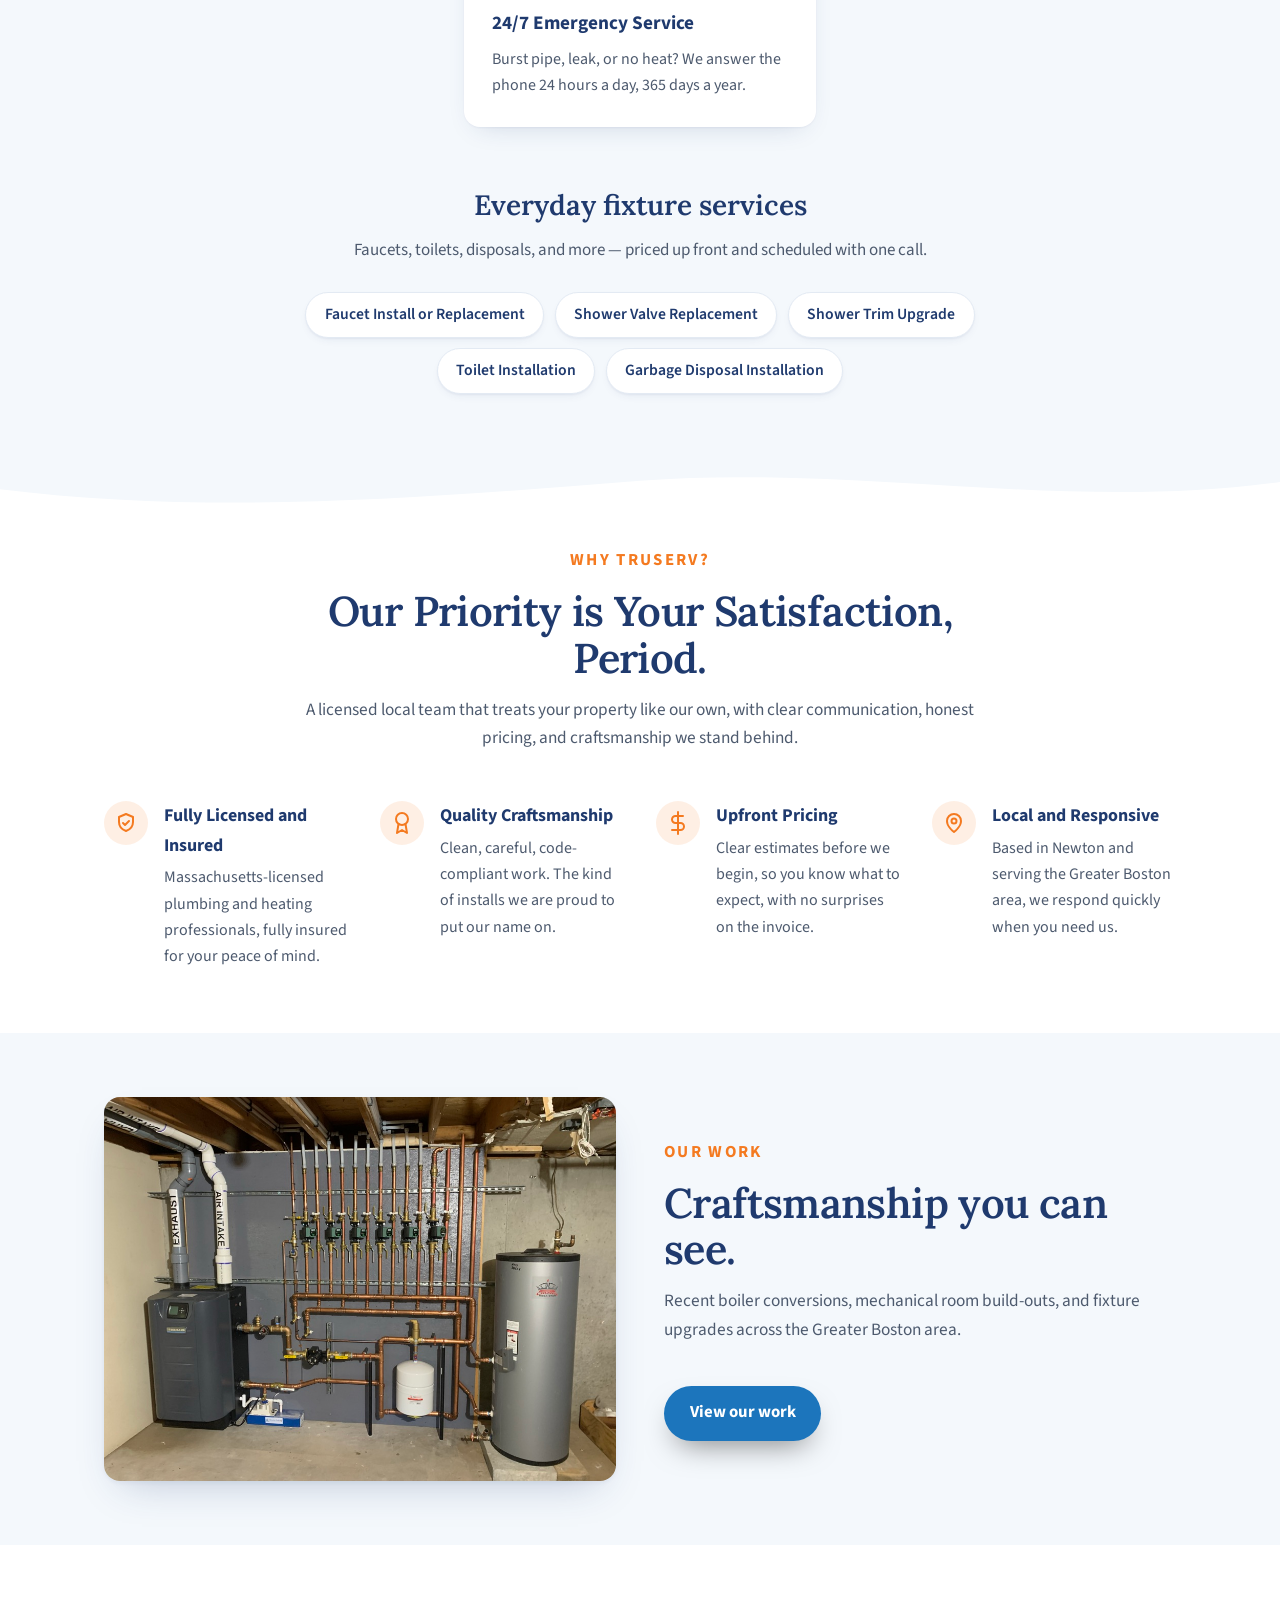
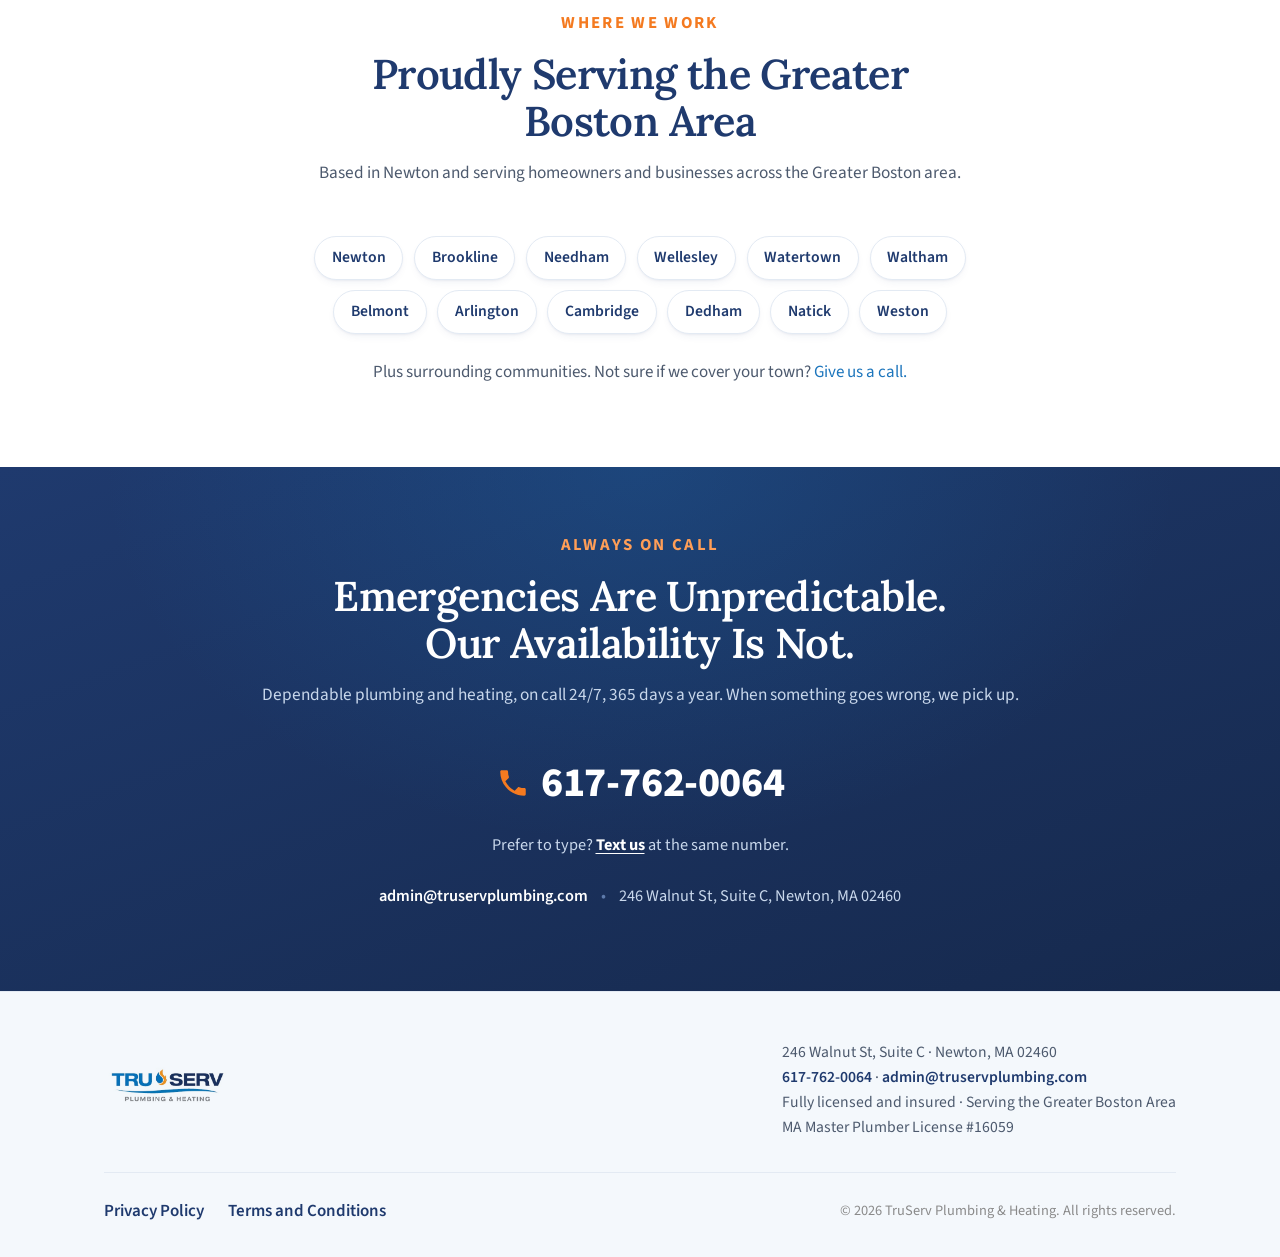
==== commit da0e8b2b: "Sandbox: fixture pop-up with booking actions, condensed service buttons, gallery moved to own page C" ====
--- a/index.html
+++ b/index.html
@@ -83,6 +83,7 @@
             </div>
             <h3>Plumbing Repairs and Installation</h3>
             <p>Leak investigations, faucet and fixture repairs and installation, plus plumbing system repair and replacement.</p>
+            <button class="card-more" type="button" data-open-fixtures>See fixture options →</button>
           </article>
 
           <article class="card">
@@ -118,49 +119,65 @@
           </article>
         </div>
 
-        <!-- Everyday flat-rate services -->
+        <!-- Everyday fixture services (condensed) -->
         <div class="flat-rates reveal">
           <div class="flat-rates-head">
-            <h3>Everyday upgrades, one flat rate.</h3>
-            <p>Popular fixture services at a set price, quoted up front. One call and it's scheduled.</p>
-          </div>
-          <ul class="rate-list stagger" data-stagger="80">
-            <li class="rate-item">
-              <span class="rate-icon" aria-hidden="true"><svg viewBox="0 0 24 24" fill="none" stroke="currentColor" stroke-width="1.8" stroke-linecap="round" stroke-linejoin="round"><path d="M4 12h8a4 4 0 0 1 4 4v1"/><path d="M13 17h6v2h-6z"/><path d="M8 12V8h4v4"/><path d="M7 8h6"/><path d="M16 21v.01"/></svg></span>
-              <div class="rate-body">
-                <h4>Faucet Install or Replacement <span class="rate-badge">Flat rate</span></h4>
-                <p>Kitchen and bath faucets, installed clean and leak-free.</p>
-              </div>
-              <a class="rate-cta" href="tel:+16177620064">Get a price</a>
-            </li>
-            <li class="rate-item">
-              <span class="rate-icon" aria-hidden="true"><svg viewBox="0 0 24 24" fill="none" stroke="currentColor" stroke-width="1.8" stroke-linecap="round" stroke-linejoin="round"><path d="M12 4v3"/><path d="M7 10a5 5 0 0 1 10 0v1H7z"/><path d="M8 14v1.5M12 14v1.5M16 14v1.5M10 18v1.5M14 18v1.5"/></svg></span>
-              <div class="rate-body">
-                <h4>Shower Trim Upgrade <span class="rate-badge">Flat rate</span></h4>
-                <p>Refresh the look and feel of your shower without opening walls.</p>
-              </div>
-              <a class="rate-cta" href="tel:+16177620064">Get a price</a>
-            </li>
-            <li class="rate-item">
-              <span class="rate-icon" aria-hidden="true"><svg viewBox="0 0 24 24" fill="none" stroke="currentColor" stroke-width="1.8" stroke-linecap="round" stroke-linejoin="round"><rect x="7" y="3" width="10" height="5" rx="1"/><path d="M7 8h10v2a5 5 0 0 1-10 0z"/><path d="M10 15.5 9 20h6l-1-4.5"/></svg></span>
-              <div class="rate-body">
-                <h4>Toilet Installation <span class="rate-badge">Flat rate</span></h4>
-                <p>New or replacement toilets, set, sealed, and haul-away included.</p>
-              </div>
-              <a class="rate-cta" href="tel:+16177620064">Get a price</a>
-            </li>
-            <li class="rate-item">
-              <span class="rate-icon" aria-hidden="true"><svg viewBox="0 0 24 24" fill="none" stroke="currentColor" stroke-width="1.8" stroke-linecap="round" stroke-linejoin="round"><path d="M4 4h16v3H4z"/><path d="M9 7v2a3 3 0 0 0 6 0V7"/><rect x="10" y="14" width="4" height="6" rx="1"/><path d="M12 12v2"/></svg></span>
-              <div class="rate-body">
-                <h4>Garbage Disposal Installation <span class="rate-badge">Flat rate</span></h4>
-                <p>Quiet, reliable disposals installed or swapped in a single visit.</p>
-              </div>
-              <a class="rate-cta" href="tel:+16177620064">Get a price</a>
-            </li>
-          </ul>
-        </div>
-      </div>
-    </section>
+            <h3>Everyday fixture services</h3>
+            <p>Faucets, toilets, disposals, and more — priced up front and scheduled with one call.</p>
+          </div>
+          <div class="fixture-btns stagger" data-stagger="60">
+            <button type="button" class="fixture-btn" data-open-fixtures>Faucet Install or Replacement</button>
+            <button type="button" class="fixture-btn" data-open-fixtures>Shower Valve Replacement</button>
+            <button type="button" class="fixture-btn" data-open-fixtures>Shower Trim Upgrade</button>
+            <button type="button" class="fixture-btn" data-open-fixtures>Toilet Installation</button>
+            <button type="button" class="fixture-btn" data-open-fixtures>Garbage Disposal Installation</button>
+          </div>
+        </div>
+      </div>
+    </section>
+
+    <!-- ===================== FIXTURE OPTIONS POP-UP ===================== -->
+    <dialog class="fixture-modal" id="fixture-modal" aria-labelledby="fixture-modal-title">
+      <div class="fm-head">
+        <h3 id="fixture-modal-title">Fixture Installation and Replacement</h3>
+        <button type="button" class="fm-close" data-close-fixtures aria-label="Close">&times;</button>
+      </div>
+      <ul class="fm-list">
+        <li>
+          <span class="fm-icon" aria-hidden="true"><svg viewBox="0 0 24 24" fill="none" stroke="currentColor" stroke-width="1.8" stroke-linecap="round" stroke-linejoin="round"><path d="M4 12h8a4 4 0 0 1 4 4v1"/><path d="M13 17h6v2h-6z"/><path d="M8 12V8h4v4"/><path d="M7 8h6"/><path d="M16 21v.01"/></svg></span>
+          <div><h4>Faucet Install or Replacement</h4><p>Kitchen and bath faucets, installed clean and leak-free.</p></div>
+        </li>
+        <li>
+          <span class="fm-icon" aria-hidden="true"><svg viewBox="0 0 24 24" fill="none" stroke="currentColor" stroke-width="1.8" stroke-linecap="round" stroke-linejoin="round"><circle cx="12" cy="12" r="5"/><path d="M12 7V4M12 20v-3M7 12H4M20 12h-3"/><circle cx="12" cy="12" r="1.6"/></svg></span>
+          <div><h4>Shower Valve Replacement</h4><p>Fix inconsistent temperature and worn valves behind the wall.</p></div>
+        </li>
+        <li>
+          <span class="fm-icon" aria-hidden="true"><svg viewBox="0 0 24 24" fill="none" stroke="currentColor" stroke-width="1.8" stroke-linecap="round" stroke-linejoin="round"><path d="M12 4v3"/><path d="M7 10a5 5 0 0 1 10 0v1H7z"/><path d="M8 14v1.5M12 14v1.5M16 14v1.5M10 18v1.5M14 18v1.5"/></svg></span>
+          <div><h4>Shower Trim Upgrade</h4><p>Refresh the look and feel of your shower without opening walls.</p></div>
+        </li>
+        <li>
+          <span class="fm-icon" aria-hidden="true"><svg viewBox="0 0 24 24" fill="none" stroke="currentColor" stroke-width="1.8" stroke-linecap="round" stroke-linejoin="round"><rect x="7" y="3" width="10" height="5" rx="1"/><path d="M7 8h10v2a5 5 0 0 1-10 0z"/><path d="M10 15.5 9 20h6l-1-4.5"/></svg></span>
+          <div><h4>Toilet Installation</h4><p>New or replacement toilets, set, sealed, and haul-away included.</p></div>
+        </li>
+        <li>
+          <span class="fm-icon" aria-hidden="true"><svg viewBox="0 0 24 24" fill="none" stroke="currentColor" stroke-width="1.8" stroke-linecap="round" stroke-linejoin="round"><path d="M4 4h16v3H4z"/><path d="M9 7v2a3 3 0 0 0 6 0V7"/><rect x="10" y="14" width="4" height="6" rx="1"/><path d="M12 12v2"/></svg></span>
+          <div><h4>Garbage Disposal Installation</h4><p>InSinkErator Badger 5 and similar, installed or swapped in a single visit.</p></div>
+        </li>
+      </ul>
+      <div class="fm-footer">
+        <p class="fm-footer-label">Ready to schedule?</p>
+        <div class="fm-actions">
+          <a class="btn btn-primary" href="tel:+16177620064">
+            <svg width="18" height="18" viewBox="0 0 24 24" aria-hidden="true"><path d="M6.6 10.8c1.4 2.8 3.8 5.1 6.6 6.6l2.2-2.2c.3-.3.7-.4 1-.2 1.1.4 2.3.6 3.6.6.6 0 1 .4 1 1V20c0 .6-.4 1-1 1C10.6 21 3 13.4 3 4c0-.6.4-1 1-1h3.5c.6 0 1 .4 1 1 0 1.3.2 2.5.6 3.6.1.4 0 .8-.3 1.1L6.6 10.8z" fill="currentColor"/></svg>
+            Call
+          </a>
+          <a class="btn fm-btn-outline" href="sms:+16177620064">Text us</a>
+          <!-- Book online (Housecall Pro): set the href to the HCP online-booking
+               link and remove the `hidden` attribute to enable. -->
+          <a class="btn fm-btn-outline" id="book-online-btn" href="#" hidden>Book online</a>
+        </div>
+      </div>
+    </dialog>
 
     <div class="wave-divider" aria-hidden="true">
       <svg viewBox="0 0 1440 100" preserveAspectRatio="none" xmlns="http://www.w3.org/2000/svg">
@@ -201,33 +218,17 @@
     <!-- ===================== OUR WORK ===================== -->
     <section class="section tint" id="work">
       <div class="container">
-        <div class="section-head reveal">
-          <span class="eyebrow">Our work</span>
-          <h2 class="section-title">From behind the walls to the finished space.</h2>
-          <p class="section-sub">The quality you'll live with every day starts with the craftsmanship you'll never see. A look at recent projects across the Greater Boston area.</p>
-        </div>
-
-        <!-- GALLERY — to add a photo: copy a <figure> block, set the image
-             file, category tag, and one-line caption. Newest first. -->
-        <div class="gallery reveal stagger" data-stagger="100">
-          <figure class="shot">
-            <div class="shot-img"><img src="assets/work-1.jpg" alt="High-efficiency boiler, copper manifold, and indirect water heater installed by TruServ" loading="lazy"></div>
-            <figcaption>High-efficiency boiler with indirect hot water</figcaption>
-          </figure>
-          <figure class="shot">
-            <div class="shot-img"><img src="assets/work-2.jpg" alt="Copper heating manifold with circulator pumps" loading="lazy"></div>
-            <figcaption>Multi-zone heating manifold, built to last</figcaption>
-          </figure>
-          <figure class="shot">
-            <div class="shot-img"><img src="assets/work-3.jpg" alt="Wall-hung boiler with clean copper distribution piping" loading="lazy"></div>
-            <figcaption>Space-saving wall-hung boiler conversion</figcaption>
-          </figure>
-          <figure class="shot">
-            <div class="shot-img"><img src="assets/work-4.jpg" alt="Mechanical room with boiler, indirect tank, and radiant distribution" loading="lazy"></div>
-            <figcaption>Full mechanical room build-out</figcaption>
-          </figure>
-        </div>
-        <p class="gallery-note reveal">Finished kitchens, baths, and whole-home projects from our recent developments are being photographed now — check back soon for before-and-after pairs.</p>
+        <div class="work-teaser reveal">
+          <a class="work-teaser-img" href="gallery.html" aria-label="View our work gallery">
+            <img src="assets/work-1.jpg" alt="High-efficiency boiler, copper manifold, and indirect water heater installed by TruServ" loading="lazy">
+          </a>
+          <div class="work-teaser-body">
+            <span class="eyebrow">Our work</span>
+            <h2 class="section-title">Craftsmanship you can see.</h2>
+            <p class="section-sub">Recent boiler conversions, mechanical room build-outs, and fixture upgrades across the Greater Boston area.</p>
+            <a class="btn btn-primary work-teaser-cta" href="gallery.html">View our work</a>
+          </div>
+        </div>
       </div>
     </section>
 
--- a/styles.css
+++ b/styles.css
@@ -354,54 +354,120 @@
 }
 .flat-rates-head p { margin: .5rem 0 0; color: var(--ink-soft); }
 
-.rate-list {
-  list-style: none; margin: 0; padding: 0;
-  display: grid; grid-template-columns: repeat(2, 1fr); gap: 1rem;
-}
-@media (max-width: 780px) { .rate-list { grid-template-columns: 1fr; } }
-
-.rate-item {
-  display: flex; align-items: center; gap: 1rem;
-  background: #fff; border-radius: var(--radius-sm);
-  padding: 1rem 1.25rem;
+/* Condensed pill buttons — each opens the fixture pop-up. */
+.fixture-btns {
+  display: flex; flex-wrap: wrap; gap: .65rem;
+  justify-content: center; max-width: 46rem; margin: 0 auto;
+}
+.fixture-btn {
+  font: inherit; font-weight: 600; font-size: .98rem;
+  color: var(--navy); background: #fff;
+  border: 1px solid var(--line); border-radius: 999px;
+  padding: .55rem 1.15rem; cursor: pointer;
   box-shadow: var(--shadow-sm);
-  transition: transform .25s var(--ease), box-shadow .25s var(--ease);
-}
-.rate-item:hover { transform: translateY(-3px); box-shadow: var(--shadow-md); }
-.rate-icon {
-  flex: 0 0 auto; width: 46px; height: 46px; border-radius: 12px;
+  transition: transform .2s ease, color .2s ease, border-color .2s ease;
+}
+.fixture-btn:hover { transform: translateY(-2px); color: var(--blue); border-color: var(--blue); }
+
+/* "See fixture options" link inside the Plumbing Repairs card. */
+.card-more {
+  font: inherit; font-weight: 700; font-size: .95rem;
+  color: var(--blue); background: none; border: 0; padding: 0;
+  margin-top: .9rem; cursor: pointer;
+  transition: color .2s ease;
+}
+.card-more:hover { color: var(--orange); }
+
+/* =========================================================== */
+/* FIXTURE OPTIONS POP-UP                                      */
+/* =========================================================== */
+.fixture-modal {
+  border: 0; padding: 0;
+  width: min(92vw, 34rem);
+  max-height: min(86vh, 44rem);
+  border-radius: var(--radius);
+  box-shadow: var(--shadow-lg);
+  color: var(--ink);
+}
+.fixture-modal::backdrop {
+  background: rgba(22,41,77,.55);
+  -webkit-backdrop-filter: blur(2px); backdrop-filter: blur(2px);
+}
+.fm-head {
+  display: flex; align-items: center; justify-content: space-between;
+  gap: 1rem; padding: 1.25rem 1.5rem 1rem;
+  border-bottom: 1px solid var(--line);
+}
+.fm-head h3 {
+  font-family: var(--font-display); font-weight: 600;
+  font-size: 1.3rem; color: var(--navy);
+}
+.fm-close {
+  font-size: 1.6rem; line-height: 1; color: var(--gray);
+  background: none; border: 0; cursor: pointer; padding: .2rem .5rem;
+  border-radius: 8px; transition: color .2s ease;
+}
+.fm-close:hover { color: var(--navy); }
+.fm-list {
+  list-style: none; margin: 0; padding: .5rem 1.5rem;
+  overflow-y: auto;
+}
+.fm-list li {
+  display: flex; gap: .9rem; align-items: flex-start;
+  padding: .8rem 0;
+}
+.fm-list li + li { border-top: 1px solid var(--line); }
+.fm-icon {
+  flex: 0 0 auto; width: 40px; height: 40px; border-radius: 10px;
   display: grid; place-items: center;
   background: var(--bg-tint); color: var(--blue);
 }
-.rate-icon svg { width: 26px; height: 26px; }
-.rate-body { flex: 1 1 auto; min-width: 0; }
-.rate-body h4 {
-  margin: 0; font-size: 1.02rem; color: var(--navy);
-  display: flex; align-items: center; gap: .5rem; flex-wrap: wrap;
-}
-.rate-body p { margin: .2rem 0 0; font-size: .92rem; color: var(--ink-soft); }
-.rate-badge {
-  font-size: .64rem; font-weight: 700; letter-spacing: .1em;
-  text-transform: uppercase; color: var(--orange);
-  border: 1.5px solid currentColor; border-radius: 999px;
-  padding: .12rem .5rem; white-space: nowrap;
-}
-.rate-cta {
-  flex: 0 0 auto;
-  font-weight: 700; font-size: .92rem; color: var(--blue);
-  border: 1.5px solid var(--line); border-radius: 999px;
-  padding: .45rem .9rem; white-space: nowrap;
-  transition: color .2s ease, border-color .2s ease, background .2s ease;
-}
-.rate-cta:hover { color: #fff; background: var(--blue); border-color: var(--blue); }
-@media (max-width: 480px) {
-  .rate-item {
-    display: grid; grid-template-columns: 46px 1fr;
-    gap: .65rem 1rem; align-items: start;
-  }
-  .rate-body { grid-column: 2; }
-  .rate-cta { grid-column: 2; justify-self: start; }
-}
+.fm-icon svg { width: 22px; height: 22px; }
+.fm-list h4 { margin: 0; font-size: 1rem; color: var(--navy); }
+.fm-list p { margin: .15rem 0 0; font-size: .9rem; color: var(--ink-soft); }
+.fm-footer {
+  padding: 1rem 1.5rem 1.4rem;
+  border-top: 1px solid var(--line);
+  background: var(--bg-soft);
+  text-align: center;
+}
+.fm-footer-label {
+  margin: 0 0 .7rem; font-weight: 700; color: var(--navy); font-size: .98rem;
+}
+.fm-actions { display: flex; flex-wrap: wrap; gap: .6rem; justify-content: center; }
+.fm-actions .btn { font-size: .95rem; padding: .6rem 1.2rem; }
+.fm-btn-outline {
+  background: #fff; color: var(--blue);
+  border: 1.5px solid var(--blue);
+}
+.fm-btn-outline:hover { background: var(--blue); color: #fff; transform: translateY(-2px); }
+
+/* =========================================================== */
+/* OUR WORK — teaser (full gallery lives on gallery.html)      */
+/* =========================================================== */
+.work-teaser {
+  display: grid; grid-template-columns: 1fr 1fr;
+  align-items: center; gap: clamp(1.5rem, 4vw, 3rem);
+}
+.work-teaser-img {
+  display: block; border-radius: var(--radius); overflow: hidden;
+  box-shadow: var(--shadow-md);
+}
+.work-teaser-img img {
+  display: block; width: 100%; height: 100%;
+  aspect-ratio: 4 / 3; object-fit: cover;
+  transition: transform .5s var(--ease);
+}
+.work-teaser-img:hover img { transform: scale(1.04); }
+.work-teaser-cta { margin-top: 1.5rem; }
+@media (max-width: 780px) {
+  .work-teaser { grid-template-columns: 1fr; text-align: center; }
+  .work-teaser-body .tagline::after { margin-inline: auto; }
+}
+
+/* Gallery page (gallery.html) grid: two-up inside the narrower doc column. */
+.gallery.gallery-page { grid-template-columns: repeat(2, 1fr); margin-top: 1.5rem; }
+@media (max-width: 560px) { .gallery.gallery-page { grid-template-columns: 1fr; } }
 
 /* =========================================================== */
 /* OUR WORK (gallery)                                          */
